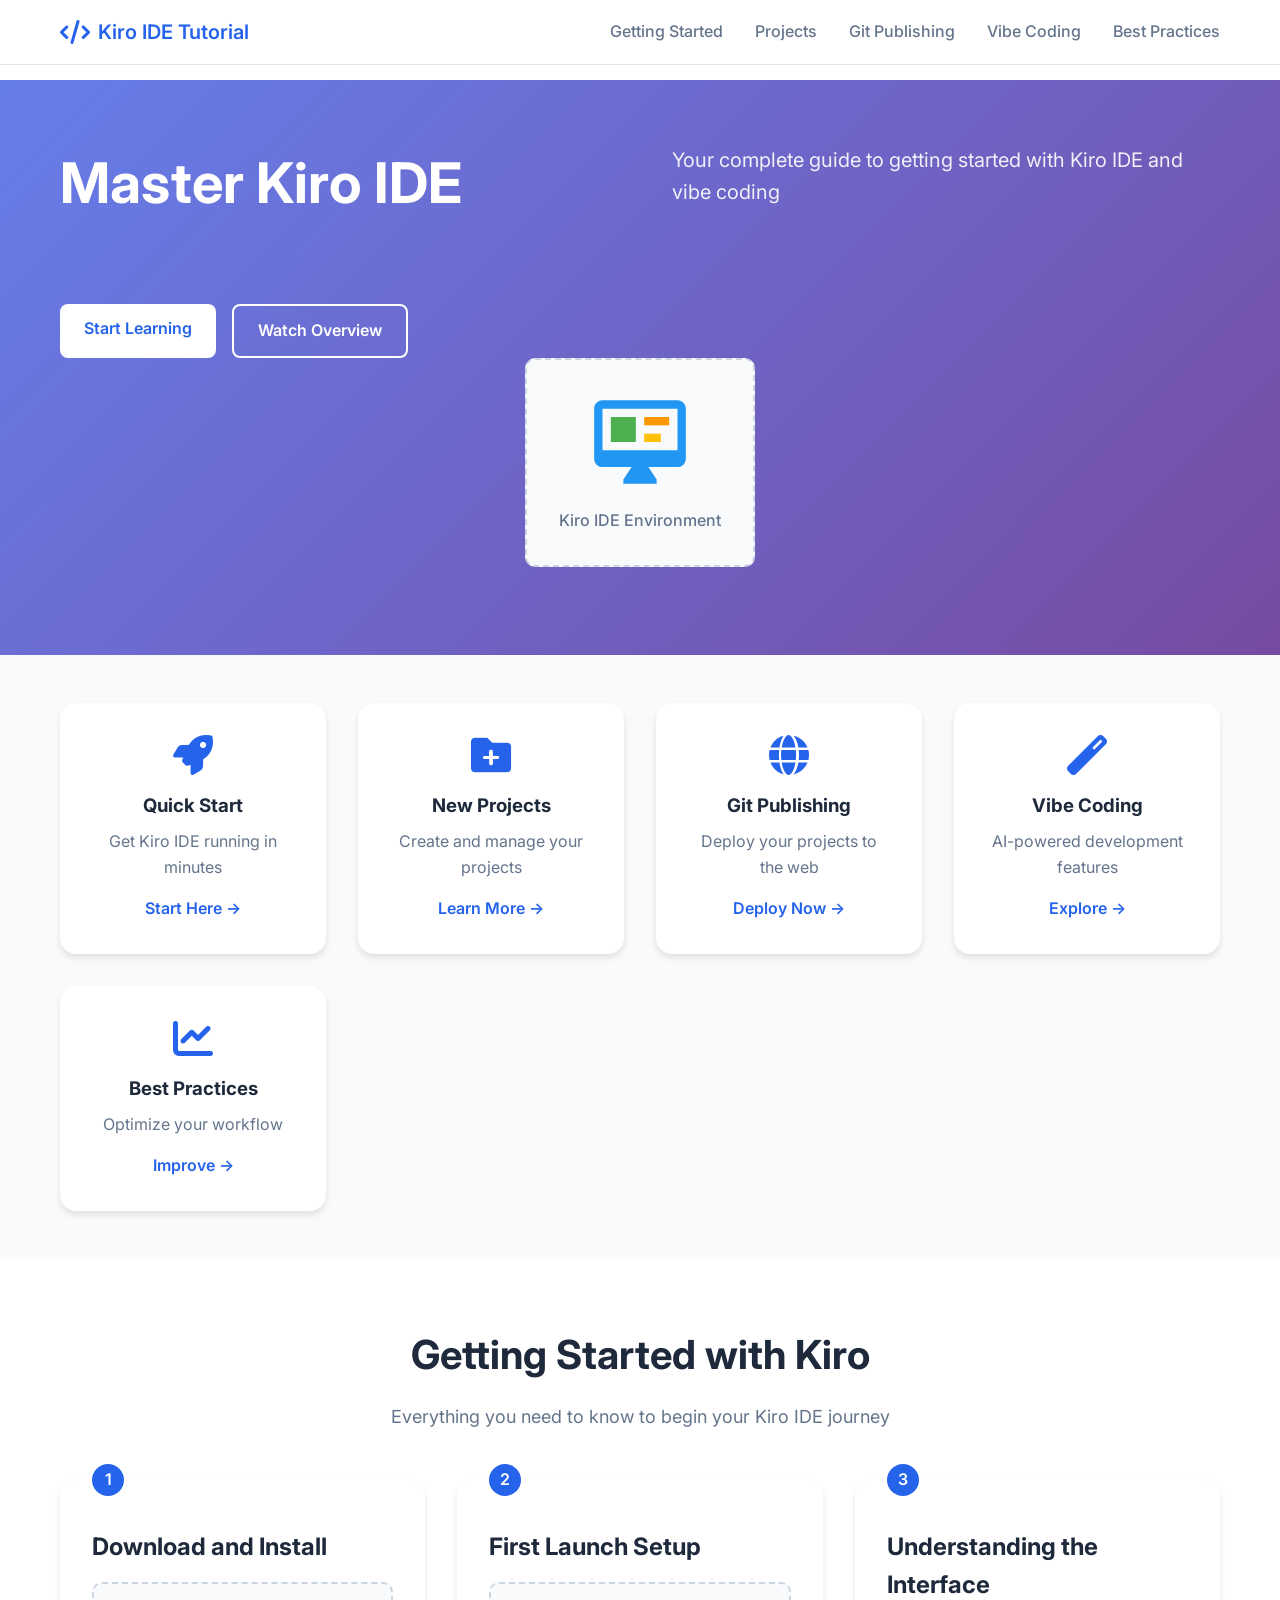
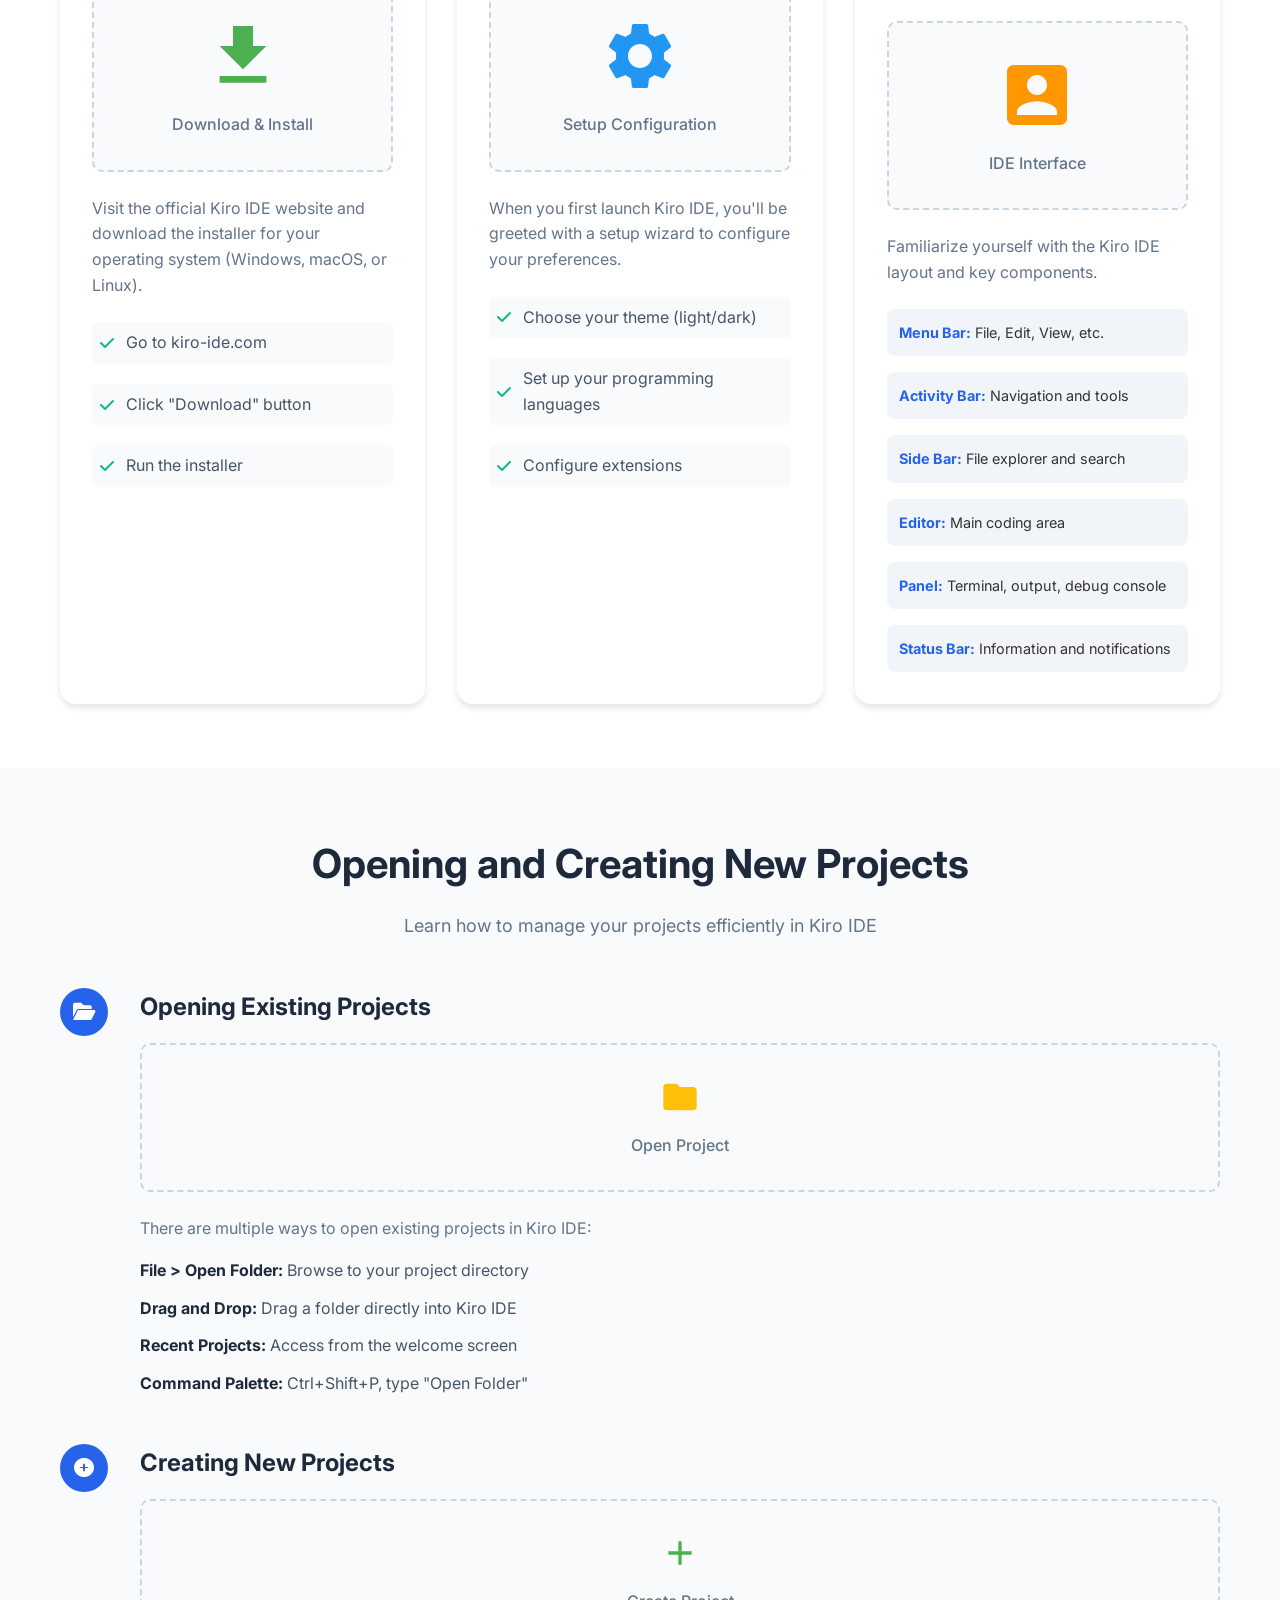
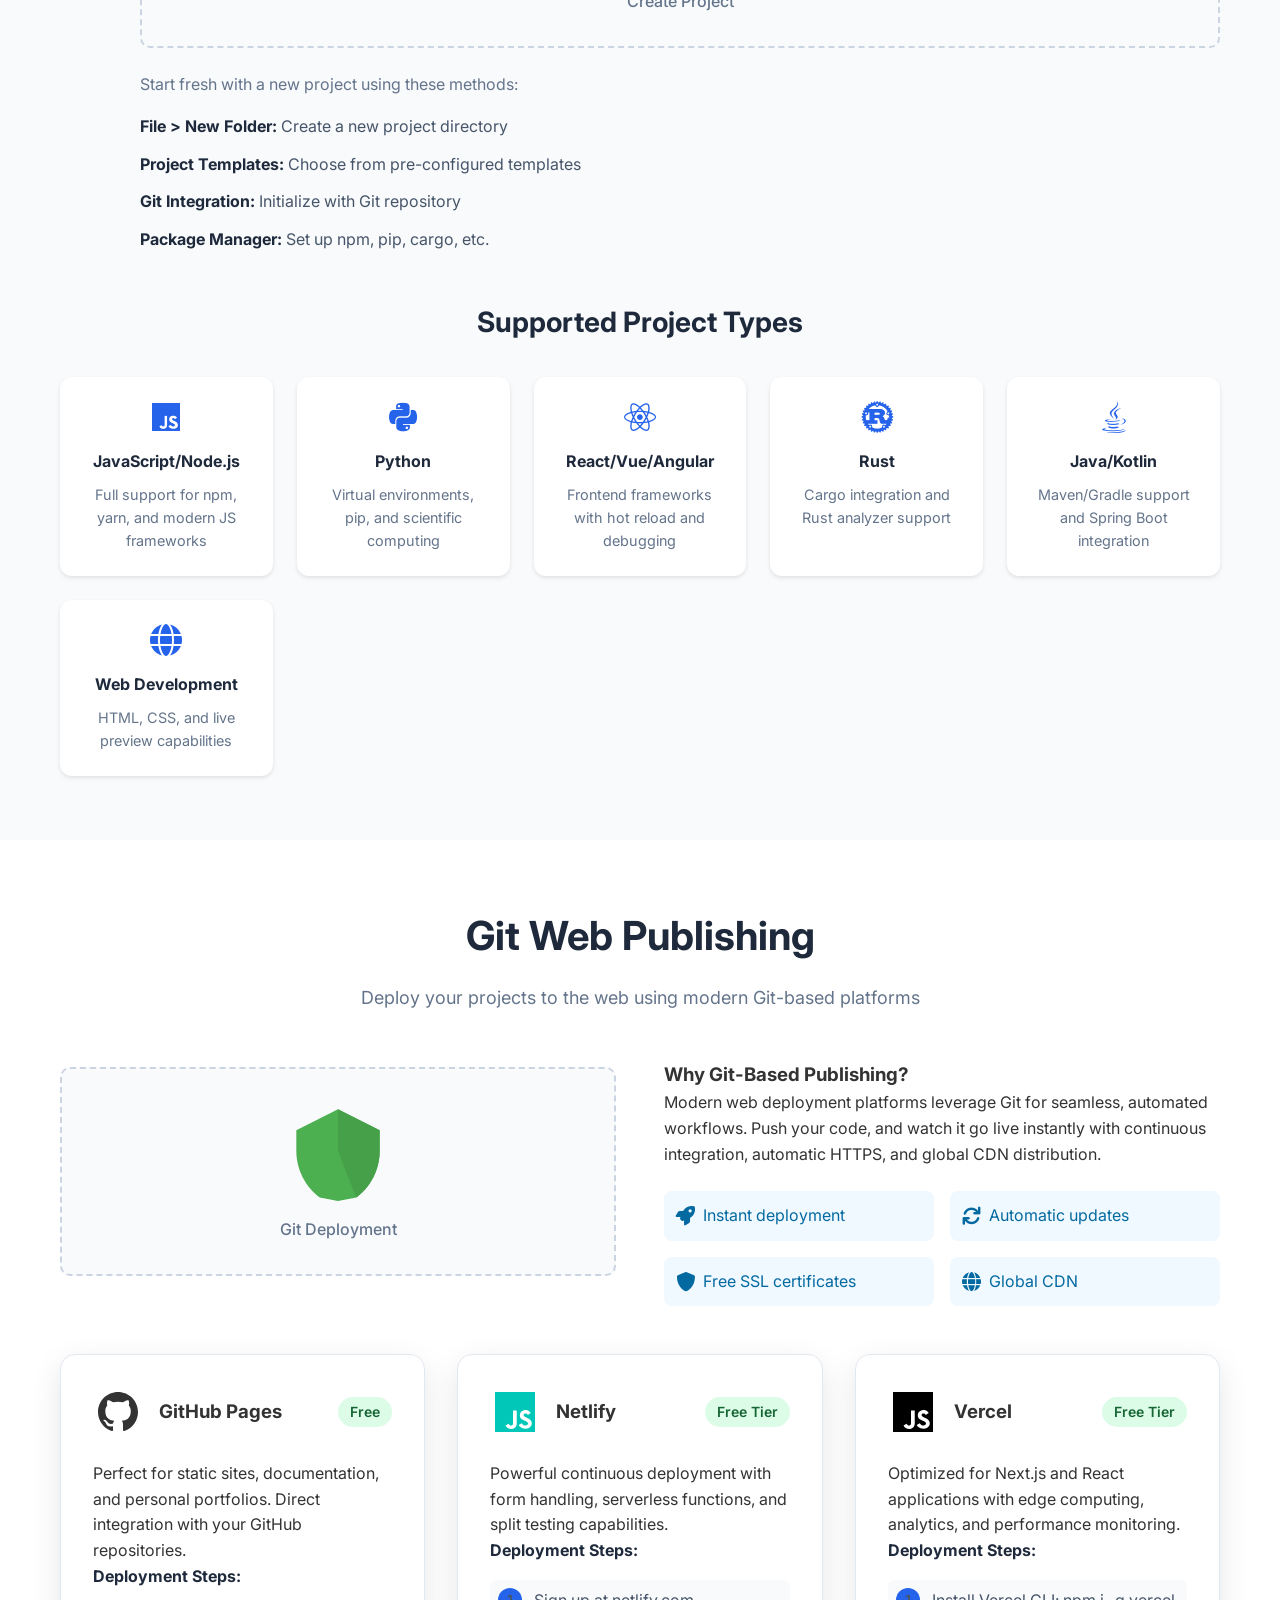
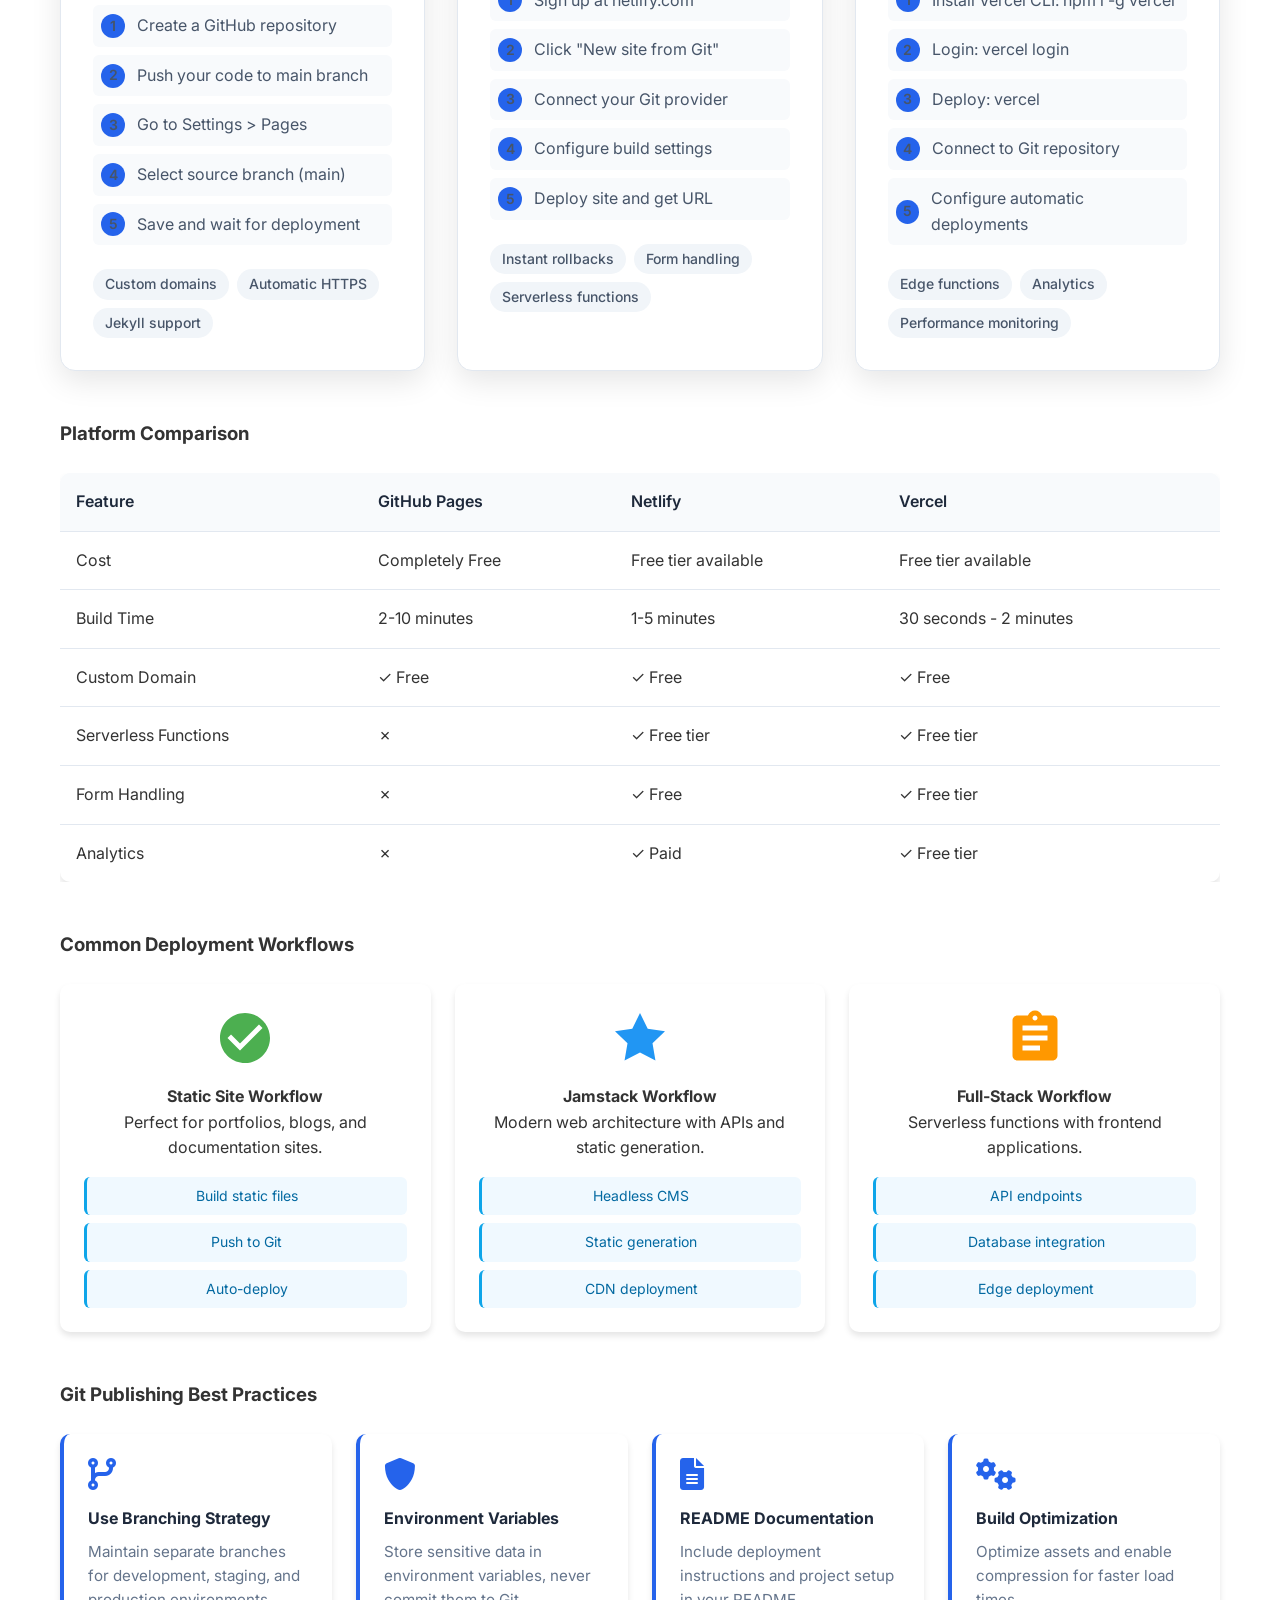
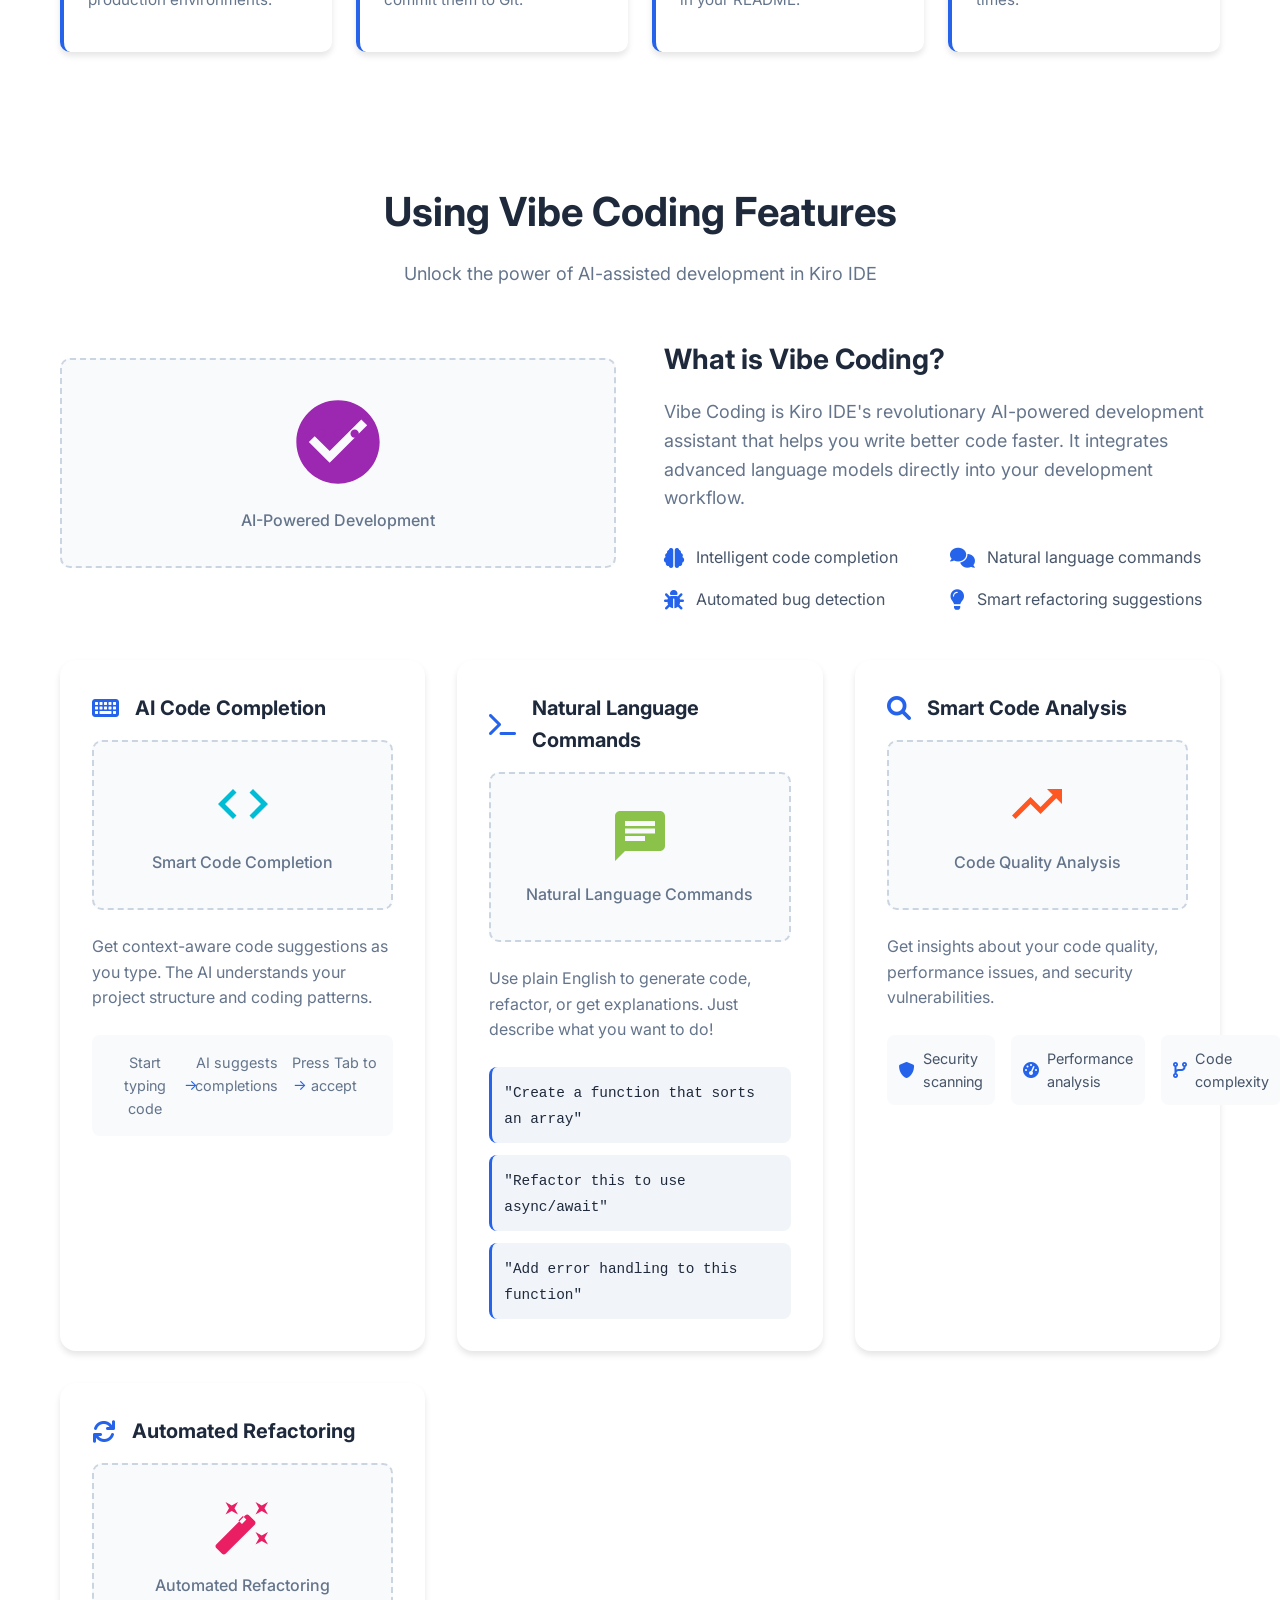
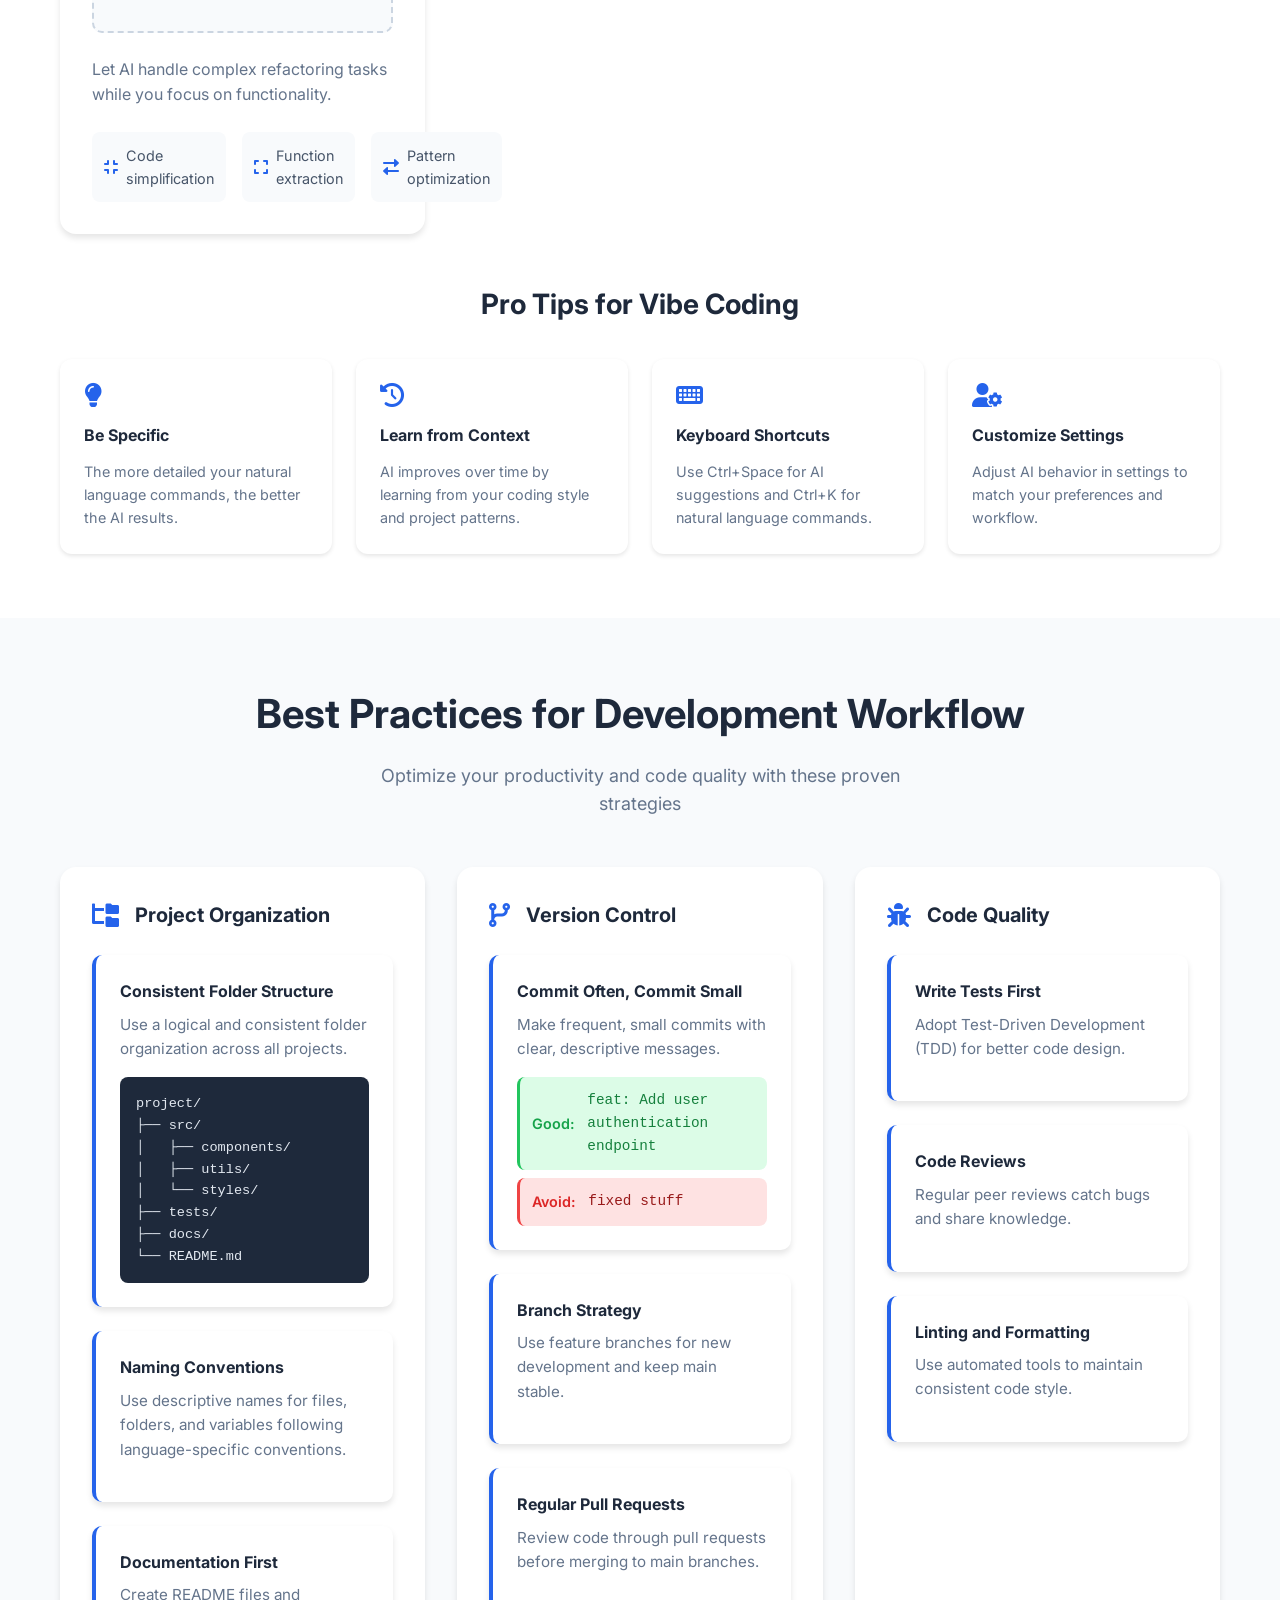
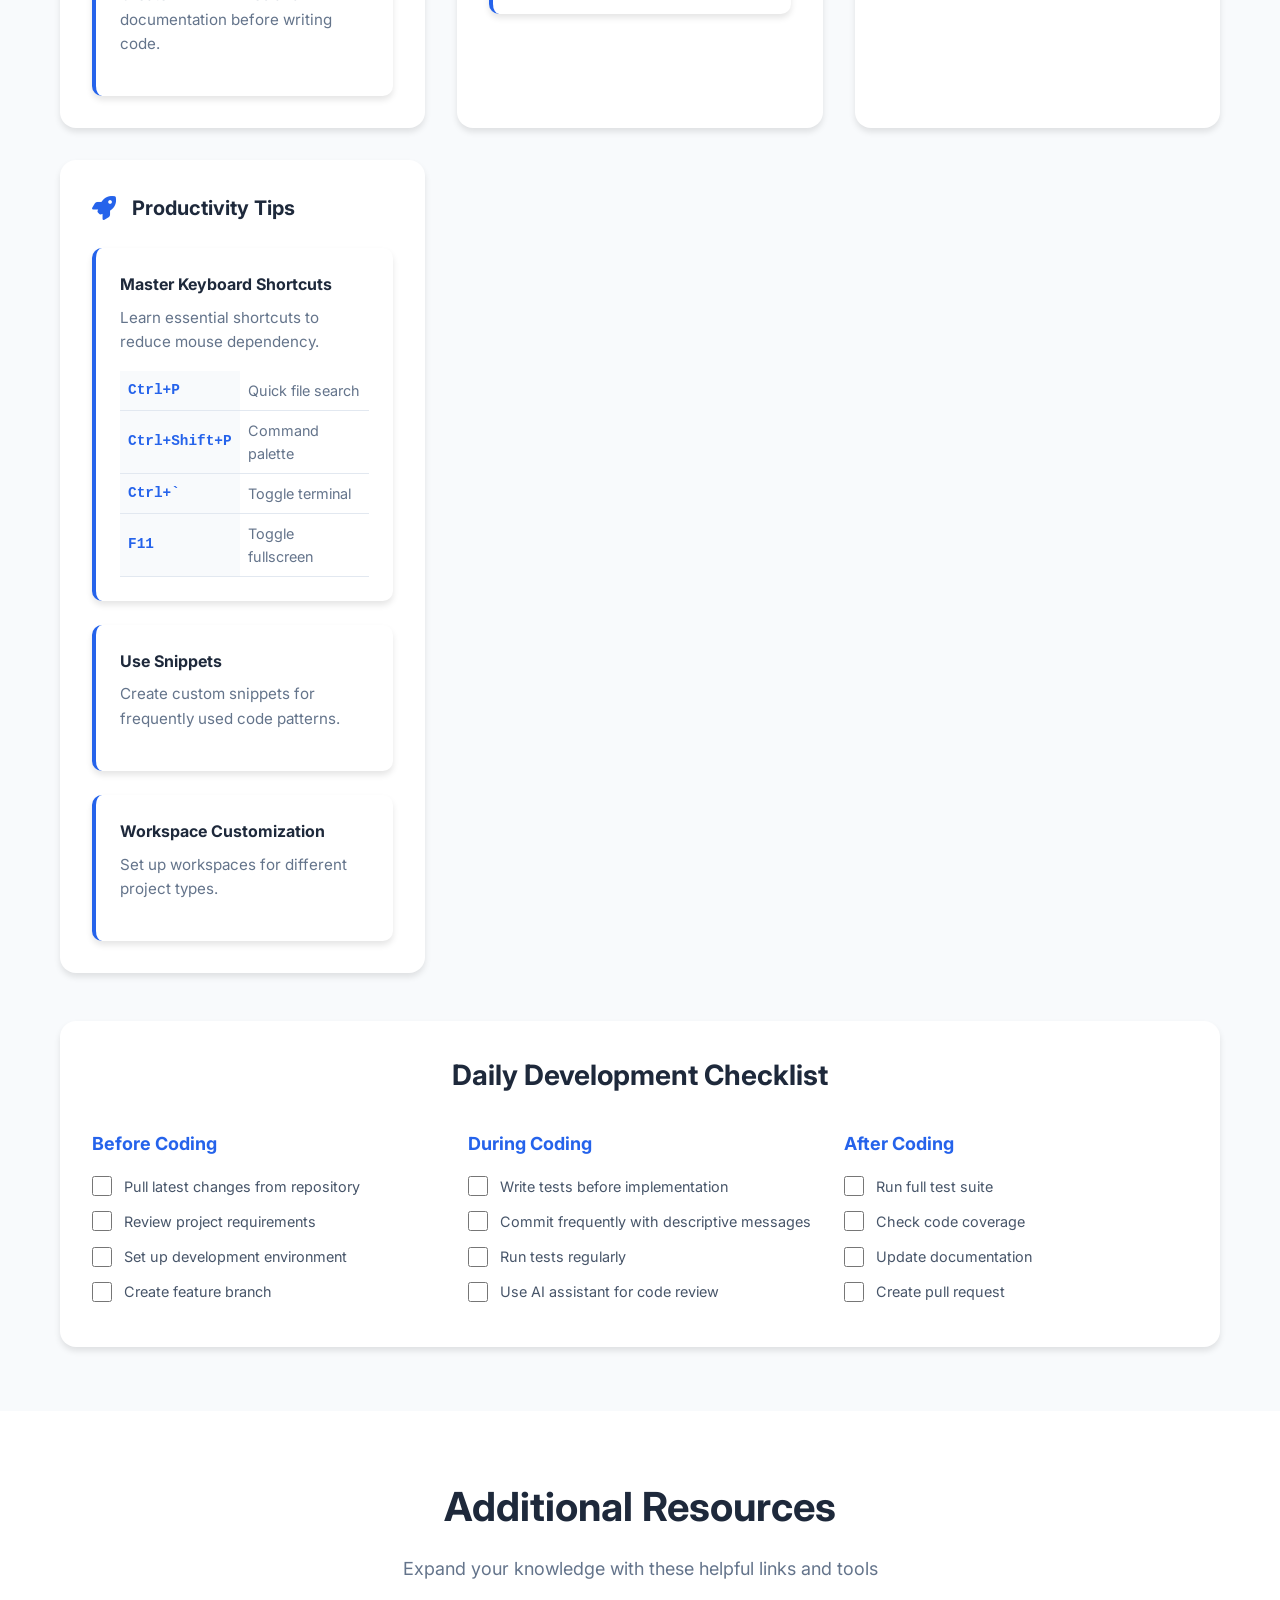
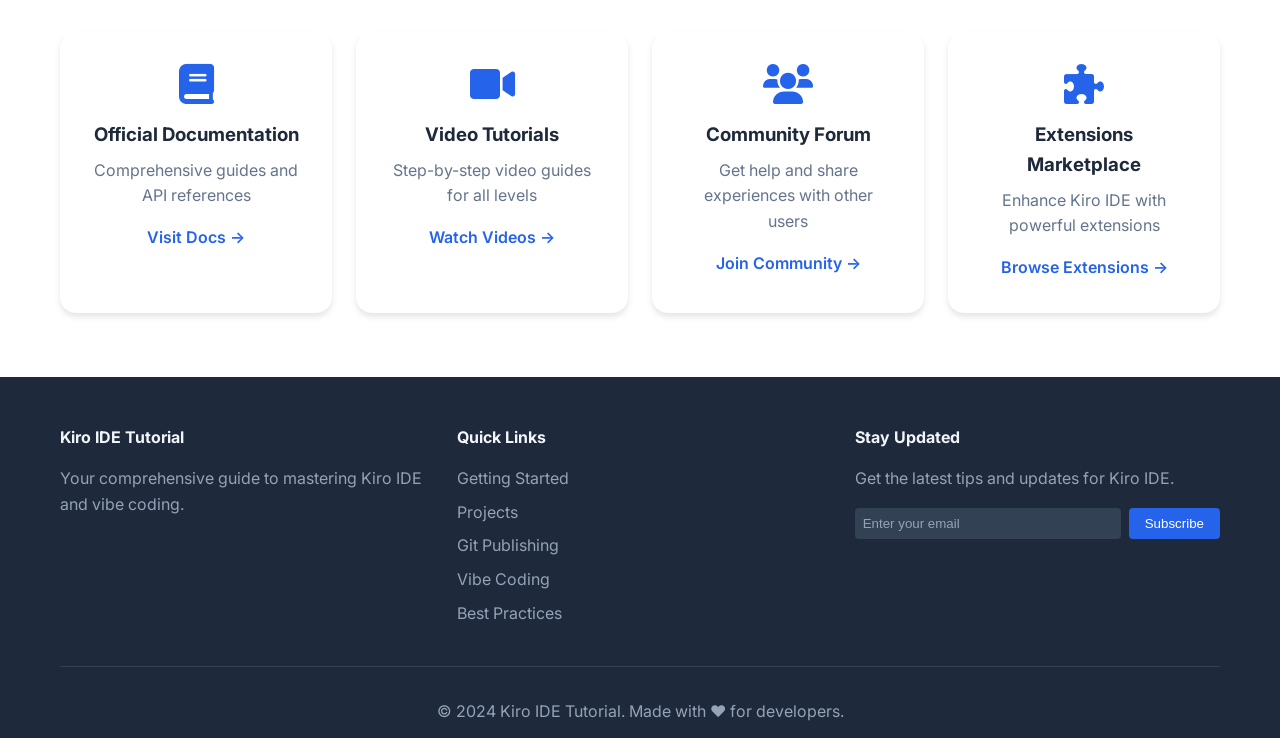
==== index.html @ b3696054 "Initial commit: Kiro IDE Tutorial with Git publishing guide" ====
<!DOCTYPE html>
<html lang="en">
<head>
    <meta charset="UTF-8">
    <meta name="viewport" content="width=device-width, initial-scale=1.0">
    <title>Kiro IDE Tutorial - Complete Beginner's Guide</title>
    <link rel="stylesheet" href="styles.css">
    <link href="https://fonts.googleapis.com/css2?family=Inter:wght@300;400;500;600;700&display=swap" rel="stylesheet">
    <link rel="stylesheet" href="https://cdnjs.cloudflare.com/ajax/libs/font-awesome/6.0.0/css/all.min.css">
</head>
<body>
    <!-- Header -->
    <header class="header">
        <nav class="navbar">
            <div class="nav-container">
                <div class="nav-logo">
                    <i class="fas fa-code"></i>
                    <span>Kiro IDE Tutorial</span>
                </div>
                <ul class="nav-menu">
                    <li><a href="#getting-started">Getting Started</a></li>
                    <li><a href="#projects">Projects</a></li>
                    <li><a href="#git-publishing">Git Publishing</a></li>
                    <li><a href="#vibe-coding">Vibe Coding</a></li>
                    <li><a href="#best-practices">Best Practices</a></li>
                </ul>
                <div class="hamburger">
                    <span></span>
                    <span></span>
                    <span></span>
                </div>
            </div>
        </nav>
    </header>

    <!-- Hero Section -->
    <section class="hero">
        <div class="hero-content">
            <h1>Master Kiro IDE</h1>
            <p class="hero-subtitle">Your complete guide to getting started with Kiro IDE and vibe coding</p>
            <div class="hero-buttons">
                <a href="#getting-started" class="btn btn-primary">Start Learning</a>
                <a href="#overview" class="btn btn-secondary">Watch Overview</a>
            </div>
        </div>
        <div class="hero-image">
            <div class="svg-icon large">
                <svg viewBox="0 0 24 24" fill="#2196F3" xmlns="http://www.w3.org/2000/svg">
                    <path d="M21 2H3c-1.1 0-2 .9-2 2v12c0 1.1.9 2 2 2h7l-2 3v1h8v-1l-2-3h7c1.1 0 2-.9 2-2V4c0-1.1-.9-2-2-2zm0 12H3V4h18v10z"/>
                    <rect x="5" y="6" width="6" height="6" fill="#4CAF50"/>
                    <rect x="13" y="6" width="6" height="2" fill="#FF9800"/>
                    <rect x="13" y="10" width="4" height="2" fill="#FFC107"/>
                </svg>
                <p>Kiro IDE Environment</p>
            </div>
        </div>
    </section>

    <!-- Quick Navigation -->
    <section class="quick-nav">
        <div class="container">
            <div class="nav-cards">
                <div class="nav-card">
                    <i class="fas fa-rocket"></i>
                    <h3>Quick Start</h3>
                    <p>Get Kiro IDE running in minutes</p>
                    <a href="#getting-started" class="nav-link">Start Here →</a>
                </div>
                <div class="nav-card">
                    <i class="fas fa-folder-plus"></i>
                    <h3>New Projects</h3>
                    <p>Create and manage your projects</p>
                    <a href="#projects" class="nav-link">Learn More →</a>
                </div>
                <div class="nav-card">
                    <i class="fas fa-globe"></i>
                    <h3>Git Publishing</h3>
                    <p>Deploy your projects to the web</p>
                    <a href="#git-publishing" class="nav-link">Deploy Now →</a>
                </div>
                <div class="nav-card">
                    <i class="fas fa-magic"></i>
                    <h3>Vibe Coding</h3>
                    <p>AI-powered development features</p>
                    <a href="#vibe-coding" class="nav-link">Explore →</a>
                </div>
                <div class="nav-card">
                    <i class="fas fa-chart-line"></i>
                    <h3>Best Practices</h3>
                    <p>Optimize your workflow</p>
                    <a href="#best-practices" class="nav-link">Improve →</a>
                </div>
            </div>
        </div>
    </section>

    <!-- Getting Started Section -->
    <section id="getting-started" class="section">
        <div class="container">
            <div class="section-header">
                <h2>Getting Started with Kiro</h2>
                <p>Everything you need to know to begin your Kiro IDE journey</p>
            </div>

            <div class="tutorial-grid">
                <div class="tutorial-card">
                    <div class="card-number">1</div>
                    <h3>Download and Install</h3>
                    <div class="svg-icon">
                        <svg viewBox="0 0 24 24" fill="#4CAF50" xmlns="http://www.w3.org/2000/svg">
                            <path d="M19 9h-4V3H9v6H5l7 7 7-7zM5 18v2h14v-2H5z"/>
                        </svg>
                        <p>Download & Install</p>
                    </div>
                    <p>Visit the official Kiro IDE website and download the installer for your operating system (Windows, macOS, or Linux).</p>
                    <div class="step-list">
                        <div class="step-item">
                            <i class="fas fa-check"></i>
                            <span>Go to kiro-ide.com</span>
                        </div>
                        <div class="step-item">
                            <i class="fas fa-check"></i>
                            <span>Click "Download" button</span>
                        </div>
                        <div class="step-item">
                            <i class="fas fa-check"></i>
                            <span>Run the installer</span>
                        </div>
                    </div>
                </div>

                <div class="tutorial-card">
                    <div class="card-number">2</div>
                    <h3>First Launch Setup</h3>
                    <div class="svg-icon">
                        <svg viewBox="0 0 24 24" fill="#2196F3" xmlns="http://www.w3.org/2000/svg">
                            <path d="M19.14,12.94c0.04-0.3,0.06-0.61,0.06-0.94c0-0.32-0.02-0.64-0.07-0.94l2.03-1.58c0.18-0.14,0.23-0.41,0.12-0.61 l-1.92-3.32c-0.12-0.22-0.37-0.29-0.59-0.22l-2.39,0.96c-0.5-0.38-1.03-0.7-1.62-0.94L14.4,2.81c-0.04-0.24-0.24-0.41-0.48-0.41 h-3.84c-0.24,0-0.43,0.17-0.47,0.41L9.25,5.35C8.66,5.59,8.12,5.92,7.63,6.29L5.24,5.33c-0.22-0.08-0.47,0-0.59,0.22L2.74,8.87 C2.62,9.08,2.66,9.34,2.86,9.48l2.03,1.58C4.84,11.36,4.8,11.69,4.8,12s0.02,0.64,0.07,0.94l-2.03,1.58 c-0.18,0.14-0.23,0.41-0.12,0.61l1.92,3.32c0.12,0.22,0.37,0.29,0.59,0.22l2.39-0.96c0.5,0.38,1.03,0.7,1.62,0.94l0.36,2.54 c0.05,0.24,0.24,0.41,0.48,0.41h3.84c0.24,0,0.44-0.17,0.47-0.41l0.36-2.54c0.59-0.24,1.13-0.56,1.62-0.94l2.39,0.96 c0.22,0.08,0.47,0,0.59-0.22l1.92-3.32c0.12-0.22,0.07-0.47-0.12-0.61L19.14,12.94z M12,15.6c-1.98,0-3.6-1.62-3.6-3.6 s1.62-3.6,3.6-3.6s3.6,1.62,3.6,3.6S13.98,15.6,12,15.6z"/>
                        </svg>
                        <p>Setup Configuration</p>
                    </div>
                    <p>When you first launch Kiro IDE, you'll be greeted with a setup wizard to configure your preferences.</p>
                    <div class="step-list">
                        <div class="step-item">
                            <i class="fas fa-check"></i>
                            <span>Choose your theme (light/dark)</span>
                        </div>
                        <div class="step-item">
                            <i class="fas fa-check"></i>
                            <span>Set up your programming languages</span>
                        </div>
                        <div class="step-item">
                            <i class="fas fa-check"></i>
                            <span>Configure extensions</span>
                        </div>
                    </div>
                </div>

                <div class="tutorial-card">
                    <div class="card-number">3</div>
                    <h3>Understanding the Interface</h3>
                    <div class="svg-icon">
                        <svg viewBox="0 0 24 24" fill="#FF9800" xmlns="http://www.w3.org/2000/svg">
                            <path d="M3 5v14c0 1.1.89 2 2 2h14c1.1 0 2-.9 2-2V5c0-1.1-.9-2-2-2H5c-1.11 0-2 .9-2 2zm12 4c0 1.66-1.34 3-3 3s-3-1.34-3-3 1.34-3 3-3 3 1.34 3 3zm-9 8c0-2 4-3.1 6-3.1s6 1.1 6 3.1v1H6v-1z"/>
                        </svg>
                        <p>IDE Interface</p>
                    </div>
                    <p>Familiarize yourself with the Kiro IDE layout and key components.</p>
                    <div class="interface-parts">
                        <div class="part-item">
                            <strong>Menu Bar:</strong> File, Edit, View, etc.
                        </div>
                        <div class="part-item">
                            <strong>Activity Bar:</strong> Navigation and tools
                        </div>
                        <div class="part-item">
                            <strong>Side Bar:</strong> File explorer and search
                        </div>
                        <div class="part-item">
                            <strong>Editor:</strong> Main coding area
                        </div>
                        <div class="part-item">
                            <strong>Panel:</strong> Terminal, output, debug console
                        </div>
                        <div class="part-item">
                            <strong>Status Bar:</strong> Information and notifications
                        </div>
                    </div>
                </div>
            </div>
        </div>
    </section>

    <!-- Projects Section -->
    <section id="projects" class="section section-alt">
        <div class="container">
            <div class="section-header">
                <h2>Opening and Creating New Projects</h2>
                <p>Learn how to manage your projects efficiently in Kiro IDE</p>
            </div>

            <div class="project-workflow">
                <div class="workflow-step">
                    <div class="step-icon">
                        <i class="fas fa-folder-open"></i>
                    </div>
                    <div class="step-content">
                        <h3>Opening Existing Projects</h3>
                        <div class="svg-icon small">
                            <svg viewBox="0 0 24 24" fill="#FFC107" xmlns="http://www.w3.org/2000/svg">
                                <path d="M10 4H4c-1.11 0-2 .89-2 2v12c0 1.11.89 2 2 2h16c1.11 0 2-.89 2-2V8c0-1.11-.89-2-2-2h-8l-2-2z"/>
                            </svg>
                            <p>Open Project</p>
                        </div>
                        <p>There are multiple ways to open existing projects in Kiro IDE:</p>
                        <ul class="feature-list">
                            <li><strong>File > Open Folder:</strong> Browse to your project directory</li>
                            <li><strong>Drag and Drop:</strong> Drag a folder directly into Kiro IDE</li>
                            <li><strong>Recent Projects:</strong> Access from the welcome screen</li>
                            <li><strong>Command Palette:</strong> Ctrl+Shift+P, type "Open Folder"</li>
                        </ul>
                    </div>
                </div>

                <div class="workflow-step">
                    <div class="step-icon">
                        <i class="fas fa-plus-circle"></i>
                    </div>
                    <div class="step-content">
                        <h3>Creating New Projects</h3>
                        <div class="svg-icon small">
                            <svg viewBox="0 0 24 24" fill="#4CAF50" xmlns="http://www.w3.org/2000/svg">
                                <path d="M19 13h-6v6h-2v-6H5v-2h6V5h2v6h6v2z"/>
                            </svg>
                            <p>Create Project</p>
                        </div>
                        <p>Start fresh with a new project using these methods:</p>
                        <ul class="feature-list">
                            <li><strong>File > New Folder:</strong> Create a new project directory</li>
                            <li><strong>Project Templates:</strong> Choose from pre-configured templates</li>
                            <li><strong>Git Integration:</strong> Initialize with Git repository</li>
                            <li><strong>Package Manager:</strong> Set up npm, pip, cargo, etc.</li>
                        </ul>
                    </div>
                </div>

                
            </div>

            <div class="project-types">
                <h3>Supported Project Types</h3>
                <div class="type-grid">
                    <div class="type-card">
                        <i class="fab fa-js"></i>
                        <h4>JavaScript/Node.js</h4>
                        <p>Full support for npm, yarn, and modern JS frameworks</p>
                    </div>
                    <div class="type-card">
                        <i class="fab fa-python"></i>
                        <h4>Python</h4>
                        <p>Virtual environments, pip, and scientific computing</p>
                    </div>
                    <div class="type-card">
                        <i class="fab fa-react"></i>
                        <h4>React/Vue/Angular</h4>
                        <p>Frontend frameworks with hot reload and debugging</p>
                    </div>
                    <div class="type-card">
                        <i class="fab fa-rust"></i>
                        <h4>Rust</h4>
                        <p>Cargo integration and Rust analyzer support</p>
                    </div>
                    <div class="type-card">
                        <i class="fab fa-java"></i>
                        <h4>Java/Kotlin</h4>
                        <p>Maven/Gradle support and Spring Boot integration</p>
                    </div>
                    <div class="type-card">
                        <i class="fas fa-globe"></i>
                        <h4>Web Development</h4>
                        <p>HTML, CSS, and live preview capabilities</p>
                    </div>
                </div>
            </div>
        </div>
    </section>

    <!-- Git Publishing Section -->
    <section id="git-publishing" class="section">
        <div class="container">
            <div class="section-header">
                <h2>Git Web Publishing</h2>
                <p>Deploy your projects to the web using modern Git-based platforms</p>
            </div>

            <div class="publishing-intro">
                <div class="intro-illustration">
                    <div class="svg-icon large">
                        <svg viewBox="0 0 24 24" fill="none" xmlns="http://www.w3.org/2000/svg">
                            <path d="M12 2L2 7V12C2 16.5 4.23 20.68 7.62 23.15L12 24L16.38 23.15C19.77 20.68 22 16.5 22 12V7L12 2Z" fill="#4CAF50"/>
                            <path d="M12 2V12L16.38 23.15C19.77 20.68 22 16.5 22 12V7L12 2Z" fill="#45A049"/>
                        </svg>
                        <p>Git Deployment</p>
                    </div>
                </div>
                <div class="intro-description">
                    <h3>Why Git-Based Publishing?</h3>
                    <p>Modern web deployment platforms leverage Git for seamless, automated workflows. Push your code, and watch it go live instantly with continuous integration, automatic HTTPS, and global CDN distribution.</p>
                    <div class="publishing-benefits">
                        <div class="benefit-item">
                            <i class="fas fa-rocket"></i>
                            <span>Instant deployment</span>
                        </div>
                        <div class="benefit-item">
                            <i class="fas fa-sync"></i>
                            <span>Automatic updates</span>
                        </div>
                        <div class="benefit-item">
                            <i class="fas fa-shield-alt"></i>
                            <span>Free SSL certificates</span>
                        </div>
                        <div class="benefit-item">
                            <i class="fas fa-globe"></i>
                            <span>Global CDN</span>
                        </div>
                    </div>
                </div>
            </div>

            <div class="platforms-grid">
                <!-- GitHub Pages -->
                <div class="platform-card">
                    <div class="platform-header">
                        <div class="platform-icon">
                            <svg viewBox="0 0 24 24" fill="currentColor" xmlns="http://www.w3.org/2000/svg">
                                <path d="M12 0C5.37 0 0 5.37 0 12c0 5.31 3.435 9.795 8.205 11.385.6.105.825-.255.825-.57 0-.285-.015-1.23-.015-2.235-3.015.555-3.795-.735-4.035-1.41-.135-.345-.72-1.41-1.23-1.695-.42-.225-1.02-.78-.015-.795.945-.015 1.62.87 1.845 1.23 1.08 1.815 2.805 1.305 3.495.99.105-.78.42-1.305.765-1.605-2.67-.3-5.46-1.335-5.46-5.925 0-1.305.465-2.385 1.23-3.225-.12-.3-.54-1.53.12-3.18 0 0 1.005-.315 3.3 1.23.96-.27 1.98-.405 3-.405s2.04.135 3 .405c2.295-1.56 3.3-1.23 3.3-1.23.66 1.65.24 2.88.12 3.18.765.84 1.23 1.905 1.23 3.225 0 4.605-2.805 5.625-5.475 5.925.435.375.81 1.095.81 2.22 0 1.605-.015 2.895-.015 3.3 0 .315.225.69.825.57A12.02 12.02 0 0024 12c0-6.63-5.37-12-12-12z"/>
                            </svg>
                        </div>
                        <h3>GitHub Pages</h3>
                        <span class="platform-badge free">Free</span>
                    </div>
                    <div class="platform-content">
                        <p>Perfect for static sites, documentation, and personal portfolios. Direct integration with your GitHub repositories.</p>
                        <div class="deployment-steps">
                            <h4>Deployment Steps:</h4>
                            <div class="step-item">
                                <span class="step-number">1</span>
                                <span>Create a GitHub repository</span>
                            </div>
                            <div class="step-item">
                                <span class="step-number">2</span>
                                <span>Push your code to main branch</span>
                            </div>
                            <div class="step-item">
                                <span class="step-number">3</span>
                                <span>Go to Settings > Pages</span>
                            </div>
                            <div class="step-item">
                                <span class="step-number">4</span>
                                <span>Select source branch (main)</span>
                            </div>
                            <div class="step-item">
                                <span class="step-number">5</span>
                                <span>Save and wait for deployment</span>
                            </div>
                        </div>
                        <div class="platform-features">
                            <div class="feature-tag">Custom domains</div>
                            <div class="feature-tag">Automatic HTTPS</div>
                            <div class="feature-tag">Jekyll support</div>
                        </div>
                    </div>
                </div>

                <!-- Netlify -->
                <div class="platform-card">
                    <div class="platform-header">
                        <div class="platform-icon">
                            <svg viewBox="0 0 24 24" fill="#00C7B7" xmlns="http://www.w3.org/2000/svg">
                                <path d="M0 0h24v24H0V0zm22.034 18.276c-.175-1.095-.888-2.015-3.003-2.873-.736-.345-1.554-.585-1.797-1.14-.091-.33-.105-.51-.046-.705.15-.646.915-.84 1.515-.66.39.12.75.42.976.9 1.034-.676 1.034-.676 1.755-1.125-.27-.42-.404-.601-.586-.78-.63-.705-1.469-1.065-2.834-1.034l-.705.089c-.676.165-1.32.525-1.71 1.005-1.14 1.291-.811 3.541.569 4.471 1.365 1.02 3.361 1.244 3.616 2.205.24 1.17-.87 1.545-1.966 1.41-.811-.18-1.26-.586-1.755-1.336l-1.83 1.051c.21.48.45.689.81 1.109 1.74 1.756 6.09 1.666 6.871-1.004.029-.09.24-.705.074-1.65l.046.067zm-8.983-7.245h-2.248c0 1.938-.009 3.864-.009 5.805 0 1.232.063 2.363-.138 2.711-.33.689-1.18.601-1.566.48-.396-.196-.597-.466-.83-.855-.063-.105-.11-.196-.127-.196l-1.825 1.125c.305.63.75 1.172 1.324 1.517.855.51 2.004.675 3.207.405.783-.226 1.458-.691 1.811-1.411.51-.93.402-2.07.397-3.346.012-2.054 0-4.109 0-6.179l.004-.056z"/>
                            </svg>
                        </div>
                        <h3>Netlify</h3>
                        <span class="platform-badge free">Free Tier</span>
                    </div>
                    <div class="platform-content">
                        <p>Powerful continuous deployment with form handling, serverless functions, and split testing capabilities.</p>
                        <div class="deployment-steps">
                            <h4>Deployment Steps:</h4>
                            <div class="step-item">
                                <span class="step-number">1</span>
                                <span>Sign up at netlify.com</span>
                            </div>
                            <div class="step-item">
                                <span class="step-number">2</span>
                                <span>Click "New site from Git"</span>
                            </div>
                            <div class="step-item">
                                <span class="step-number">3</span>
                                <span>Connect your Git provider</span>
                            </div>
                            <div class="step-item">
                                <span class="step-number">4</span>
                                <span>Configure build settings</span>
                            </div>
                            <div class="step-item">
                                <span class="step-number">5</span>
                                <span>Deploy site and get URL</span>
                            </div>
                        </div>
                        <div class="platform-features">
                            <div class="feature-tag">Instant rollbacks</div>
                            <div class="feature-tag">Form handling</div>
                            <div class="feature-tag">Serverless functions</div>
                        </div>
                    </div>
                </div>

                <!-- Vercel -->
                <div class="platform-card">
                    <div class="platform-header">
                        <div class="platform-icon">
                            <svg viewBox="0 0 24 24" fill="currentColor" xmlns="http://www.w3.org/2000/svg">
                                <path d="M0 0h24v24H0V0zm22.034 18.276c-.175-1.095-.888-2.015-3.003-2.873-.736-.345-1.554-.585-1.797-1.14-.091-.33-.105-.51-.046-.705.15-.646.915-.84 1.515-.66.39.12.75.42.976.9 1.034-.676 1.034-.676 1.755-1.125-.27-.42-.404-.601-.586-.78-.63-.705-1.469-1.065-2.834-1.034l-.705.089c-.676.165-1.32.525-1.71 1.005-1.14 1.291-.811 3.541.569 4.471 1.365 1.02 3.361 1.244 3.616 2.205.24 1.17-.87 1.545-1.966 1.41-.811-.18-1.26-.586-1.755-1.336l-1.83 1.051c.21.48.45.689.81 1.109 1.74 1.756 6.09 1.666 6.871-1.004.029-.09.24-.705.074-1.65l.046.067zm-8.983-7.245h-2.248c0 1.938-.009 3.864-.009 5.805 0 1.232.063 2.363-.138 2.711-.33.689-1.18.601-1.566.48-.396-.196-.597-.466-.83-.855-.063-.105-.11-.196-.127-.196l-1.825 1.125c.305.63.75 1.172 1.324 1.517.855.51 2.004.675 3.207.405.783-.226 1.458-.691 1.811-1.411.51-.93.402-2.07.397-3.346.012-2.054 0-4.109 0-6.179l.004-.056z" fill="#000"/>
                            </svg>
                        </div>
                        <h3>Vercel</h3>
                        <span class="platform-badge free">Free Tier</span>
                    </div>
                    <div class="platform-content">
                        <p>Optimized for Next.js and React applications with edge computing, analytics, and performance monitoring.</p>
                        <div class="deployment-steps">
                            <h4>Deployment Steps:</h4>
                            <div class="step-item">
                                <span class="step-number">1</span>
                                <span>Install Vercel CLI: npm i -g vercel</span>
                            </div>
                            <div class="step-item">
                                <span class="step-number">2</span>
                                <span>Login: vercel login</span>
                            </div>
                            <div class="step-item">
                                <span class="step-number">3</span>
                                <span>Deploy: vercel</span>
                            </div>
                            <div class="step-item">
                                <span class="step-number">4</span>
                                <span>Connect to Git repository</span>
                            </div>
                            <div class="step-item">
                                <span class="step-number">5</span>
                                <span>Configure automatic deployments</span>
                            </div>
                        </div>
                        <div class="platform-features">
                            <div class="feature-tag">Edge functions</div>
                            <div class="feature-tag">Analytics</div>
                            <div class="feature-tag">Performance monitoring</div>
                        </div>
                    </div>
                </div>
            </div>

            <div class="workflow-comparison">
                <h3>Platform Comparison</h3>
                <div class="comparison-table">
                    <table>
                        <thead>
                            <tr>
                                <th>Feature</th>
                                <th>GitHub Pages</th>
                                <th>Netlify</th>
                                <th>Vercel</th>
                            </tr>
                        </thead>
                        <tbody>
                            <tr>
                                <td>Cost</td>
                                <td>Completely Free</td>
                                <td>Free tier available</td>
                                <td>Free tier available</td>
                            </tr>
                            <tr>
                                <td>Build Time</td>
                                <td>2-10 minutes</td>
                                <td>1-5 minutes</td>
                                <td>30 seconds - 2 minutes</td>
                            </tr>
                            <tr>
                                <td>Custom Domain</td>
                                <td>✓ Free</td>
                                <td>✓ Free</td>
                                <td>✓ Free</td>
                            </tr>
                            <tr>
                                <td>Serverless Functions</td>
                                <td>✗</td>
                                <td>✓ Free tier</td>
                                <td>✓ Free tier</td>
                            </tr>
                            <tr>
                                <td>Form Handling</td>
                                <td>✗</td>
                                <td>✓ Free</td>
                                <td>✓ Free tier</td>
                            </tr>
                            <tr>
                                <td>Analytics</td>
                                <td>✗</td>
                                <td>✓ Paid</td>
                                <td>✓ Free tier</td>
                            </tr>
                        </tbody>
                    </table>
                </div>
            </div>

            <div class="deployment-workflows">
                <h3>Common Deployment Workflows</h3>
                <div class="workflow-grid">
                    <div class="workflow-card">
                        <div class="workflow-icon">
                            <svg viewBox="0 0 24 24" fill="#4CAF50" xmlns="http://www.w3.org/2000/svg">
                                <path d="M12 2C6.48 2 2 6.48 2 12s4.48 10 10 10 10-4.48 10-10S17.52 2 12 2zm-2 15l-5-5 1.41-1.41L10 14.17l7.59-7.59L19 8l-9 9z"/>
                            </svg>
                        </div>
                        <h4>Static Site Workflow</h4>
                        <p>Perfect for portfolios, blogs, and documentation sites.</p>
                        <div class="workflow-steps">
                            <div class="mini-step">Build static files</div>
                            <div class="mini-step">Push to Git</div>
                            <div class="mini-step">Auto-deploy</div>
                        </div>
                    </div>

                    <div class="workflow-card">
                        <div class="workflow-icon">
                            <svg viewBox="0 0 24 24" fill="#2196F3" xmlns="http://www.w3.org/2000/svg">
                                <path d="M12 2l3.09 6.26L22 9.27l-5 4.87 1.18 6.88L12 17.77l-6.18 3.25L7 14.14 2 9.27l6.91-1.01L12 2z"/>
                            </svg>
                        </div>
                        <h4>Jamstack Workflow</h4>
                        <p>Modern web architecture with APIs and static generation.</p>
                        <div class="workflow-steps">
                            <div class="mini-step">Headless CMS</div>
                            <div class="mini-step">Static generation</div>
                            <div class="mini-step">CDN deployment</div>
                        </div>
                    </div>

                    <div class="workflow-card">
                        <div class="workflow-icon">
                            <svg viewBox="0 0 24 24" fill="#FF9800" xmlns="http://www.w3.org/2000/svg">
                                <path d="M19 3h-4.18C14.4 1.84 13.3 1 12 1c-1.3 0-2.4.84-2.82 2H5c-1.1 0-2 .9-2 2v14c0 1.1.9 2 2 2h14c1.1 0 2-.9 2-2V5c0-1.1-.9-2-2-2zm-7 0c.55 0 1 .45 1 1s-.45 1-1 1-1-.45-1-1 .45-1 1-1zm2 14H7v-2h7v2zm3-4H7v-2h10v2zm0-4H7V7h10v2z"/>
                            </svg>
                        </div>
                        <h4>Full-Stack Workflow</h4>
                        <p>Serverless functions with frontend applications.</p>
                        <div class="workflow-steps">
                            <div class="mini-step">API endpoints</div>
                            <div class="mini-step">Database integration</div>
                            <div class="mini-step">Edge deployment</div>
                        </div>
                    </div>
                </div>
            </div>

            <div class="best-practices">
                <h3>Git Publishing Best Practices</h3>
                <div class="practices-grid">
                    <div class="practice-item">
                        <i class="fas fa-code-branch"></i>
                        <h4>Use Branching Strategy</h4>
                        <p>Maintain separate branches for development, staging, and production environments.</p>
                    </div>
                    <div class="practice-item">
                        <i class="fas fa-shield-alt"></i>
                        <h4>Environment Variables</h4>
                        <p>Store sensitive data in environment variables, never commit them to Git.</p>
                    </div>
                    <div class="practice-item">
                        <i class="fas fa-file-alt"></i>
                        <h4>README Documentation</h4>
                        <p>Include deployment instructions and project setup in your README.</p>
                    </div>
                    <div class="practice-item">
                        <i class="fas fa-cogs"></i>
                        <h4>Build Optimization</h4>
                        <p>Optimize assets and enable compression for faster load times.</p>
                    </div>
                </div>
            </div>
        </div>
    </section>

    <!-- Vibe Coding Section -->
    <section id="vibe-coding" class="section">
        <div class="container">
            <div class="section-header">
                <h2>Using Vibe Coding Features</h2>
                <p>Unlock the power of AI-assisted development in Kiro IDE</p>
            </div>

            <div class="vibe-intro">
                <div class="vibe-illustration">
                    <div class="svg-icon large">
                        <svg viewBox="0 0 24 24" fill="#9C27B0" xmlns="http://www.w3.org/2000/svg">
                            <path d="M12 2C6.48 2 2 6.48 2 12s4.48 10 10 10 10-4.48 10-10S17.52 2 12 2zm-2 15l-5-5 1.41-1.41L10 14.17l7.59-7.59L19 8l-9 9z"/>
                            <circle cx="8" cy="10" r="1"/>
                            <circle cx="12" cy="10" r="1"/>
                            <circle cx="16" cy="10" r="1"/>
                        </svg>
                        <p>AI-Powered Development</p>
                    </div>
                </div>
                <div class="vibe-description">
                    <h3>What is Vibe Coding?</h3>
                    <p>Vibe Coding is Kiro IDE's revolutionary AI-powered development assistant that helps you write better code faster. It integrates advanced language models directly into your development workflow.</p>
                    <div class="vibe-features">
                        <div class="feature-item">
                            <i class="fas fa-brain"></i>
                            <span>Intelligent code completion</span>
                        </div>
                        <div class="feature-item">
                            <i class="fas fa-comments"></i>
                            <span>Natural language commands</span>
                        </div>
                        <div class="feature-item">
                            <i class="fas fa-bug"></i>
                            <span>Automated bug detection</span>
                        </div>
                        <div class="feature-item">
                            <i class="fas fa-lightbulb"></i>
                            <span>Smart refactoring suggestions</span>
                        </div>
                    </div>
                </div>
            </div>

            <div class="vibe-features-grid">
                <div class="vibe-feature-card">
                    <div class="feature-header">
                        <i class="fas fa-keyboard"></i>
                        <h3>AI Code Completion</h3>
                    </div>
                    <div class="svg-icon medium">
                        <svg viewBox="0 0 24 24" fill="#00BCD4" xmlns="http://www.w3.org/2000/svg">
                            <path d="M9.4 16.6L4.8 12l4.6-4.6L8 6l-6 6 6 6 1.4-1.4zm5.2 0l4.6-4.6-4.6-4.6L16 6l6 6-6 6-1.4-1.4z"/>
                        </svg>
                        <p>Smart Code Completion</p>
                    </div>
                    <p>Get context-aware code suggestions as you type. The AI understands your project structure and coding patterns.</p>
                    <div class="feature-steps">
                        <div class="step">Start typing code</div>
                        <div class="step">AI suggests completions</div>
                        <div class="step">Press Tab to accept</div>
                    </div>
                </div>

                <div class="vibe-feature-card">
                    <div class="feature-header">
                        <i class="fas fa-terminal"></i>
                        <h3>Natural Language Commands</h3>
                    </div>
                    <div class="svg-icon medium">
                        <svg viewBox="0 0 24 24" fill="#8BC34A" xmlns="http://www.w3.org/2000/svg">
                            <path d="M20 2H4c-1.1 0-1.99.9-1.99 2L2 22l4-4h14c1.1 0 2-.9 2-2V4c0-1.1-.9-2-2-2zM6 9h12v2H6V9zm8 5H6v-2h8v2zm4-6H6V6h12v2z"/>
                        </svg>
                        <p>Natural Language Commands</p>
                    </div>
                    <p>Use plain English to generate code, refactor, or get explanations. Just describe what you want to do!</p>
                    <div class="command-examples">
                        <div class="command-example">
                            <code>"Create a function that sorts an array"</code>
                        </div>
                        <div class="command-example">
                            <code>"Refactor this to use async/await"</code>
                        </div>
                        <div class="command-example">
                            <code>"Add error handling to this function"</code>
                        </div>
                    </div>
                </div>

                <div class="vibe-feature-card">
                    <div class="feature-header">
                        <i class="fas fa-search"></i>
                        <h3>Smart Code Analysis</h3>
                    </div>
                    <div class="svg-icon medium">
                        <svg viewBox="0 0 24 24" fill="#FF5722" xmlns="http://www.w3.org/2000/svg">
                            <path d="M16 6l2.29 2.29-4.88 4.88-4-4L2 16.59 3.41 18l6-6 4 4 6.3-6.29L22 12V6z"/>
                        </svg>
                        <p>Code Quality Analysis</p>
                    </div>
                    <p>Get insights about your code quality, performance issues, and security vulnerabilities.</p>
                    <div class="analysis-types">
                        <div class="analysis-type">
                            <i class="fas fa-shield-alt"></i>
                            <span>Security scanning</span>
                        </div>
                        <div class="analysis-type">
                            <i class="fas fa-tachometer-alt"></i>
                            <span>Performance analysis</span>
                        </div>
                        <div class="analysis-type">
                            <i class="fas fa-code-branch"></i>
                            <span>Code complexity</span>
                        </div>
                    </div>
                </div>

                <div class="vibe-feature-card">
                    <div class="feature-header">
                        <i class="fas fa-sync"></i>
                        <h3>Automated Refactoring</h3>
                    </div>
                    <div class="svg-icon medium">
                        <svg viewBox="0 0 24 24" fill="#E91E63" xmlns="http://www.w3.org/2000/svg">
                            <path d="M7.5 5.6L10 7 8.6 4.5 10 2 7.5 3.4 5 2l1.4 2.5L5 7zm12 9.8L17 14l1.4 2.5L17 19l2.5-1.4L22 19l-1.4-2.5L22 14zM22 2l-2.5 1.4L17 2l1.4 2.5L17 7l2.5-1.4L22 7l-1.4-2.5zm-7.63 5.29c-.39-.39-1.02-.39-1.41 0L1.29 18.96c-.39.39-.39 1.02 0 1.41l2.34 2.34c.39.39 1.02.39 1.41 0L16.7 11.05c.39-.39.39-1.02 0-1.41l-2.33-2.35zm-1.03 1.74l-1.75 1.75-1.41-1.41 1.75-1.75 1.41 1.41z"/>
                        </svg>
                        <p>Automated Refactoring</p>
                    </div>
                    <p>Let AI handle complex refactoring tasks while you focus on functionality.</p>
                    <div class="refactor-options">
                        <div class="refactor-option">
                            <i class="fas fa-compress"></i>
                            <span>Code simplification</span>
                        </div>
                        <div class="refactor-option">
                            <i class="fas fa-expand"></i>
                            <span>Function extraction</span>
                        </div>
                        <div class="refactor-option">
                            <i class="fas fa-exchange-alt"></i>
                            <span>Pattern optimization</span>
                        </div>
                    </div>
                </div>
            </div>

            <div class="vibe-tips">
                <h3>Pro Tips for Vibe Coding</h3>
                <div class="tips-grid">
                    <div class="tip-card">
                        <i class="fas fa-lightbulb"></i>
                        <h4>Be Specific</h4>
                        <p>The more detailed your natural language commands, the better the AI results.</p>
                    </div>
                    <div class="tip-card">
                        <i class="fas fa-history"></i>
                        <h4>Learn from Context</h4>
                        <p>AI improves over time by learning from your coding style and project patterns.</p>
                    </div>
                    <div class="tip-card">
                        <i class="fas fa-keyboard"></i>
                        <h4>Keyboard Shortcuts</h4>
                        <p>Use Ctrl+Space for AI suggestions and Ctrl+K for natural language commands.</p>
                    </div>
                    <div class="tip-card">
                        <i class="fas fa-user-cog"></i>
                        <h4>Customize Settings</h4>
                        <p>Adjust AI behavior in settings to match your preferences and workflow.</p>
                    </div>
                </div>
            </div>
        </div>
    </section>

    <!-- Best Practices Section -->
    <section id="best-practices" class="section section-alt">
        <div class="container">
            <div class="section-header">
                <h2>Best Practices for Development Workflow</h2>
                <p>Optimize your productivity and code quality with these proven strategies</p>
            </div>

            <div class="workflow-categories">
                <div class="category">
                    <div class="category-header">
                        <i class="fas fa-folder-tree"></i>
                        <h3>Project Organization</h3>
                    </div>
                    <div class="practice-list">
                        <div class="practice-item">
                            <h4>Consistent Folder Structure</h4>
                            <p>Use a logical and consistent folder organization across all projects.</p>
                            <div class="code-example">
                                <pre><code>project/
├── src/
│   ├── components/
│   ├── utils/
│   └── styles/
├── tests/
├── docs/
└── README.md</code></pre>
                            </div>
                        </div>
                        <div class="practice-item">
                            <h4>Naming Conventions</h4>
                            <p>Use descriptive names for files, folders, and variables following language-specific conventions.</p>
                        </div>
                        <div class="practice-item">
                            <h4>Documentation First</h4>
                            <p>Create README files and documentation before writing code.</p>
                        </div>
                    </div>
                </div>

                <div class="category">
                    <div class="category-header">
                        <i class="fas fa-code-branch"></i>
                        <h3>Version Control</h3>
                    </div>
                    <div class="practice-list">
                        <div class="practice-item">
                            <h4>Commit Often, Commit Small</h4>
                            <p>Make frequent, small commits with clear, descriptive messages.</p>
                            <div class="commit-example">
                                <div class="good-commit">
                                    <span class="label">Good:</span>
                                    <code>feat: Add user authentication endpoint</code>
                                </div>
                                <div class="bad-commit">
                                    <span class="label">Avoid:</span>
                                    <code>fixed stuff</code>
                                </div>
                            </div>
                        </div>
                        <div class="practice-item">
                            <h4>Branch Strategy</h4>
                            <p>Use feature branches for new development and keep main stable.</p>
                        </div>
                        <div class="practice-item">
                            <h4>Regular Pull Requests</h4>
                            <p>Review code through pull requests before merging to main branches.</p>
                        </div>
                    </div>
                </div>

                <div class="category">
                    <div class="category-header">
                        <i class="fas fa-bug"></i>
                        <h3>Code Quality</h3>
                    </div>
                    <div class="practice-list">
                        <div class="practice-item">
                            <h4>Write Tests First</h4>
                            <p>Adopt Test-Driven Development (TDD) for better code design.</p>
                        </div>
                        <div class="practice-item">
                            <h4>Code Reviews</h4>
                            <p>Regular peer reviews catch bugs and share knowledge.</p>
                        </div>
                        <div class="practice-item">
                            <h4>Linting and Formatting</h4>
                            <p>Use automated tools to maintain consistent code style.</p>
                        </div>
                    </div>
                </div>

                <div class="category">
                    <div class="category-header">
                        <i class="fas fa-rocket"></i>
                        <h3>Productivity Tips</h3>
                    </div>
                    <div class="practice-list">
                        <div class="practice-item">
                            <h4>Master Keyboard Shortcuts</h4>
                            <p>Learn essential shortcuts to reduce mouse dependency.</p>
                            <div class="shortcut-table">
                                <table>
                                    <tr><td>Ctrl+P</td><td>Quick file search</td></tr>
                                    <tr><td>Ctrl+Shift+P</td><td>Command palette</td></tr>
                                    <tr><td>Ctrl+`</td><td>Toggle terminal</td></tr>
                                    <tr><td>F11</td><td>Toggle fullscreen</td></tr>
                                </table>
                            </div>
                        </div>
                        <div class="practice-item">
                            <h4>Use Snippets</h4>
                            <p>Create custom snippets for frequently used code patterns.</p>
                        </div>
                        <div class="practice-item">
                            <h4>Workspace Customization</h4>
                            <p>Set up workspaces for different project types.</p>
                        </div>
                    </div>
                </div>
            </div>

            <div class="workflow-checklist">
                <h3>Daily Development Checklist</h3>
                <div class="checklist-grid">
                    <div class="checklist-column">
                        <h4>Before Coding</h4>
                        <div class="checklist-item">
                            <input type="checkbox" id="check1">
                            <label for="check1">Pull latest changes from repository</label>
                        </div>
                        <div class="checklist-item">
                            <input type="checkbox" id="check2">
                            <label for="check2">Review project requirements</label>
                        </div>
                        <div class="checklist-item">
                            <input type="checkbox" id="check3">
                            <label for="check3">Set up development environment</label>
                        </div>
                        <div class="checklist-item">
                            <input type="checkbox" id="check4">
                            <label for="check4">Create feature branch</label>
                        </div>
                    </div>
                    <div class="checklist-column">
                        <h4>During Coding</h4>
                        <div class="checklist-item">
                            <input type="checkbox" id="check5">
                            <label for="check5">Write tests before implementation</label>
                        </div>
                        <div class="checklist-item">
                            <input type="checkbox" id="check6">
                            <label for="check6">Commit frequently with descriptive messages</label>
                        </div>
                        <div class="checklist-item">
                            <input type="checkbox" id="check7">
                            <label for="check7">Run tests regularly</label>
                        </div>
                        <div class="checklist-item">
                            <input type="checkbox" id="check8">
                            <label for="check8">Use AI assistant for code review</label>
                        </div>
                    </div>
                    <div class="checklist-column">
                        <h4>After Coding</h4>
                        <div class="checklist-item">
                            <input type="checkbox" id="check9">
                            <label for="check9">Run full test suite</label>
                        </div>
                        <div class="checklist-item">
                            <input type="checkbox" id="check10">
                            <label for="check10">Check code coverage</label>
                        </div>
                        <div class="checklist-item">
                            <input type="checkbox" id="check11">
                            <label for="check11">Update documentation</label>
                        </div>
                        <div class="checklist-item">
                            <input type="checkbox" id="check12">
                            <label for="check12">Create pull request</label>
                        </div>
                    </div>
                </div>
            </div>
        </div>
    </section>

    <!-- Resources Section -->
    <section class="section">
        <div class="container">
            <div class="section-header">
                <h2>Additional Resources</h2>
                <p>Expand your knowledge with these helpful links and tools</p>
            </div>

            <div class="resources-grid">
                <div class="resource-card">
                    <i class="fas fa-book"></i>
                    <h3>Official Documentation</h3>
                    <p>Comprehensive guides and API references</p>
                    <a href="#" class="resource-link">Visit Docs →</a>
                </div>
                <div class="resource-card">
                    <i class="fas fa-video"></i>
                    <h3>Video Tutorials</h3>
                    <p>Step-by-step video guides for all levels</p>
                    <a href="#" class="resource-link">Watch Videos →</a>
                </div>
                <div class="resource-card">
                    <i class="fas fa-users"></i>
                    <h3>Community Forum</h3>
                    <p>Get help and share experiences with other users</p>
                    <a href="#" class="resource-link">Join Community →</a>
                </div>
                <div class="resource-card">
                    <i class="fas fa-puzzle-piece"></i>
                    <h3>Extensions Marketplace</h3>
                    <p>Enhance Kiro IDE with powerful extensions</p>
                    <a href="#" class="resource-link">Browse Extensions →</a>
                </div>
            </div>
        </div>
    </section>

    <!-- Footer -->
    <footer class="footer">
        <div class="container">
            <div class="footer-content">
                <div class="footer-section">
                    <h4>Kiro IDE Tutorial</h4>
                    <p>Your comprehensive guide to mastering Kiro IDE and vibe coding.</p>
                </div>
                <div class="footer-section">
                    <h4>Quick Links</h4>
                    <ul>
                        <li><a href="#getting-started">Getting Started</a></li>
                        <li><a href="#projects">Projects</a></li>
                        <li><a href="#git-publishing">Git Publishing</a></li>
                        <li><a href="#vibe-coding">Vibe Coding</a></li>
                        <li><a href="#best-practices">Best Practices</a></li>
                    </ul>
                </div>
                <div class="footer-section">
                    <h4>Stay Updated</h4>
                    <p>Get the latest tips and updates for Kiro IDE.</p>
                    <div class="newsletter-form">
                        <input type="email" placeholder="Enter your email">
                        <button type="submit">Subscribe</button>
                    </div>
                </div>
            </div>
            <div class="footer-bottom">
                <p>&copy; 2024 Kiro IDE Tutorial. Made with ❤️ for developers.</p>
            </div>
        </div>
    </footer>

    <script src="script.js"></script>
</body>
</html>
---- styles.css ----
/* Reset and Base Styles */
* {
    margin: 0;
    padding: 0;
    box-sizing: border-box;
}

body {
    font-family: 'Inter', -apple-system, BlinkMacSystemFont, 'Segoe UI', Roboto, sans-serif;
    line-height: 1.6;
    color: #333;
    background-color: #fff;
}

.container {
    max-width: 1200px;
    margin: 0 auto;
    padding: 0 20px;
}

/* Header and Navigation */
.header {
    position: fixed;
    top: 0;
    width: 100%;
    background: rgba(255, 255, 255, 0.95);
    backdrop-filter: blur(10px);
    z-index: 1000;
    border-bottom: 1px solid #e1e5e9;
}

.navbar {
    padding: 1rem 0;
}

.nav-container {
    max-width: 1200px;
    margin: 0 auto;
    padding: 0 20px;
    display: flex;
    justify-content: space-between;
    align-items: center;
}

.nav-logo {
    display: flex;
    align-items: center;
    font-size: 1.25rem;
    font-weight: 600;
    color: #2563eb;
}

.nav-logo i {
    margin-right: 0.5rem;
    font-size: 1.5rem;
}

.nav-menu {
    display: flex;
    list-style: none;
    gap: 2rem;
}

.nav-menu a {
    text-decoration: none;
    color: #64748b;
    font-weight: 500;
    transition: color 0.3s ease;
}

.nav-menu a:hover {
    color: #2563eb;
}

.hamburger {
    display: none;
    flex-direction: column;
    cursor: pointer;
}

.hamburger span {
    width: 25px;
    height: 3px;
    background: #333;
    margin: 3px 0;
    transition: 0.3s;
}

/* Hero Section */
.hero {
    margin-top: 80px;
    padding: 4rem 0;
    background: linear-gradient(135deg, #667eea 0%, #764ba2 100%);
    color: white;
}

.hero-content {
    max-width: 1200px;
    margin: 0 auto;
    padding: 0 20px;
    display: grid;
    grid-template-columns: 1fr 1fr;
    gap: 4rem;
    align-items: center;
}

.hero h1 {
    font-size: 3.5rem;
    font-weight: 700;
    margin-bottom: 1rem;
    line-height: 1.2;
}

.hero-subtitle {
    font-size: 1.25rem;
    margin-bottom: 2rem;
    opacity: 0.9;
}

.hero-buttons {
    display: flex;
    gap: 1rem;
}

.btn {
    padding: 0.75rem 1.5rem;
    border-radius: 0.5rem;
    text-decoration: none;
    font-weight: 600;
    transition: all 0.3s ease;
    display: inline-block;
}

.btn-primary {
    background: white;
    color: #2563eb;
}

.btn-primary:hover {
    transform: translateY(-2px);
    box-shadow: 0 10px 25px rgba(0, 0, 0, 0.2);
}

.btn-secondary {
    background: transparent;
    color: white;
    border: 2px solid white;
}

.btn-secondary:hover {
    background: white;
    color: #2563eb;
}

.hero-image {
    display: flex;
    justify-content: center;
    align-items: center;
}

/* Placeholder Images */
.placeholder-image {
    background: rgba(255, 255, 255, 0.1);
    border: 2px dashed rgba(255, 255, 255, 0.3);
    border-radius: 1rem;
    padding: 3rem;
    text-align: center;
    color: white;
    backdrop-filter: blur(10px);
}

.placeholder-image.large {
    padding: 4rem;
    min-height: 300px;
    display: flex;
    flex-direction: column;
    justify-content: center;
    align-items: center;
}

.placeholder-image.medium {
    padding: 2rem;
    min-height: 200px;
}

.placeholder-image.small {
    padding: 1.5rem;
    min-height: 150px;
}

.placeholder-image i {
    font-size: 3rem;
    margin-bottom: 1rem;
    opacity: 0.8;
}

.placeholder-image.small i {
    font-size: 2rem;
}

.placeholder-image p {
    font-size: 0.9rem;
    opacity: 0.7;
}

.screenshot-placeholder {
    background: #f8fafc;
    border: 2px dashed #cbd5e1;
    border-radius: 0.5rem;
    padding: 2rem;
    text-align: center;
    color: #64748b;
    margin: 1rem 0;
}

.screenshot-placeholder i {
    font-size: 2.5rem;
    margin-bottom: 0.5rem;
    display: block;
}

/* Quick Navigation */
.quick-nav {
    padding: 3rem 0;
    background: #f8fafc;
}

.nav-cards {
    display: grid;
    grid-template-columns: repeat(auto-fit, minmax(250px, 1fr));
    gap: 2rem;
}

.nav-card {
    background: white;
    padding: 2rem;
    border-radius: 1rem;
    text-align: center;
    box-shadow: 0 4px 6px rgba(0, 0, 0, 0.1);
    transition: transform 0.3s ease, box-shadow 0.3s ease;
}

.nav-card:hover {
    transform: translateY(-5px);
    box-shadow: 0 10px 25px rgba(0, 0, 0, 0.15);
}

.nav-card i {
    font-size: 2.5rem;
    color: #2563eb;
    margin-bottom: 1rem;
}

.nav-card h3 {
    margin-bottom: 0.5rem;
    color: #1e293b;
}

.nav-card p {
    color: #64748b;
    margin-bottom: 1rem;
}

.nav-link {
    color: #2563eb;
    text-decoration: none;
    font-weight: 600;
    transition: color 0.3s ease;
}

.nav-link:hover {
    color: #1d4ed8;
}

/* Sections */
.section {
    padding: 4rem 0;
}

.section-alt {
    background: #f8fafc;
}

.section-header {
    text-align: center;
    margin-bottom: 3rem;
}

.section-header h2 {
    font-size: 2.5rem;
    font-weight: 700;
    color: #1e293b;
    margin-bottom: 1rem;
}

.section-header p {
    font-size: 1.125rem;
    color: #64748b;
    max-width: 600px;
    margin: 0 auto;
}

/* Tutorial Grid */
.tutorial-grid {
    display: grid;
    grid-template-columns: repeat(auto-fit, minmax(350px, 1fr));
    gap: 2rem;
}

.tutorial-card {
    background: white;
    border-radius: 1rem;
    padding: 2rem;
    box-shadow: 0 4px 6px rgba(0, 0, 0, 0.1);
    position: relative;
    transition: transform 0.3s ease;
}

.tutorial-card:hover {
    transform: translateY(-5px);
}

.card-number {
    position: absolute;
    top: -1rem;
    left: 2rem;
    background: #2563eb;
    color: white;
    width: 2rem;
    height: 2rem;
    border-radius: 50%;
    display: flex;
    align-items: center;
    justify-content: center;
    font-weight: 600;
}

.tutorial-card h3 {
    margin: 1rem 0;
    color: #1e293b;
    font-size: 1.5rem;
}

.tutorial-card p {
    color: #64748b;
    margin-bottom: 1.5rem;
}

.step-list {
    display: flex;
    flex-direction: column;
    gap: 0.75rem;
}

.step-item {
    display: flex;
    align-items: center;
    gap: 0.75rem;
}

.step-item i {
    color: #10b981;
    font-size: 1rem;
}

.step-item span {
    color: #475569;
}

/* Interface Parts */
.interface-parts {
    display: grid;
    grid-template-columns: repeat(auto-fit, minmax(200px, 1fr));
    gap: 1rem;
    margin-top: 1rem;
}

.part-item {
    background: #f1f5f9;
    padding: 0.75rem;
    border-radius: 0.5rem;
    font-size: 0.9rem;
}

.part-item strong {
    color: #2563eb;
}

/* Project Workflow */
.project-workflow {
    display: flex;
    flex-direction: column;
    gap: 3rem;
    margin-bottom: 3rem;
}

.workflow-step {
    display: grid;
    grid-template-columns: auto 1fr;
    gap: 2rem;
    align-items: start;
}

.step-icon {
    background: #2563eb;
    color: white;
    width: 3rem;
    height: 3rem;
    border-radius: 50%;
    display: flex;
    align-items: center;
    justify-content: center;
    font-size: 1.25rem;
    flex-shrink: 0;
}

.step-content h3 {
    margin-bottom: 1rem;
    color: #1e293b;
    font-size: 1.5rem;
}

.step-content p {
    color: #64748b;
    margin-bottom: 1rem;
}

.feature-list {
    list-style: none;
    display: flex;
    flex-direction: column;
    gap: 0.75rem;
}

.feature-list li {
    color: #475569;
}

.feature-list li strong {
    color: #1e293b;
}

/* Project Types */
.project-types {
    margin-top: 3rem;
}

.project-types h3 {
    text-align: center;
    margin-bottom: 2rem;
    color: #1e293b;
    font-size: 1.75rem;
}

.type-grid {
    display: grid;
    grid-template-columns: repeat(auto-fit, minmax(200px, 1fr));
    gap: 1.5rem;
}

.type-card {
    background: white;
    padding: 1.5rem;
    border-radius: 0.75rem;
    text-align: center;
    box-shadow: 0 2px 4px rgba(0, 0, 0, 0.1);
    transition: transform 0.3s ease;
}

.type-card:hover {
    transform: translateY(-3px);
}

.type-card i {
    font-size: 2rem;
    color: #2563eb;
    margin-bottom: 1rem;
}

.type-card h4 {
    margin-bottom: 0.5rem;
    color: #1e293b;
}

.type-card p {
    color: #64748b;
    font-size: 0.9rem;
}

/* Vibe Coding Section */
.vibe-intro {
    display: grid;
    grid-template-columns: 1fr 1fr;
    gap: 3rem;
    margin-bottom: 3rem;
    align-items: center;
}

.vibe-description h3 {
    margin-bottom: 1rem;
    color: #1e293b;
    font-size: 1.75rem;
}

.vibe-description p {
    color: #64748b;
    margin-bottom: 2rem;
    font-size: 1.125rem;
}

.vibe-features {
    display: grid;
    grid-template-columns: repeat(2, 1fr);
    gap: 1rem;
}

.feature-item {
    display: flex;
    align-items: center;
    gap: 0.75rem;
}

.feature-item i {
    color: #2563eb;
    font-size: 1.25rem;
}

.feature-item span {
    color: #475569;
}

/* Vibe Features Grid */
.vibe-features-grid {
    display: grid;
    grid-template-columns: repeat(auto-fit, minmax(300px, 1fr));
    gap: 2rem;
    margin-bottom: 3rem;
}

.vibe-feature-card {
    background: white;
    border-radius: 1rem;
    padding: 2rem;
    box-shadow: 0 4px 6px rgba(0, 0, 0, 0.1);
}

.feature-header {
    display: flex;
    align-items: center;
    gap: 1rem;
    margin-bottom: 1rem;
}

.feature-header i {
    color: #2563eb;
    font-size: 1.5rem;
}

.feature-header h3 {
    color: #1e293b;
    font-size: 1.25rem;
}

.vibe-feature-card p {
    color: #64748b;
    margin-bottom: 1.5rem;
}

.feature-steps {
    display: flex;
    justify-content: space-between;
    background: #f8fafc;
    padding: 1rem;
    border-radius: 0.5rem;
}

.feature-steps .step {
    text-align: center;
    color: #64748b;
    font-size: 0.9rem;
    position: relative;
}

.feature-steps .step:not(:last-child)::after {
    content: "→";
    position: absolute;
    right: -1rem;
    top: 50%;
    transform: translateY(-50%);
    color: #2563eb;
}

/* Command Examples */
.command-examples {
    display: flex;
    flex-direction: column;
    gap: 0.75rem;
}

.command-example {
    background: #f1f5f9;
    padding: 0.75rem;
    border-radius: 0.5rem;
    border-left: 3px solid #2563eb;
}

.command-example code {
    color: #1e293b;
    font-family: 'Monaco', 'Menlo', monospace;
    font-size: 0.9rem;
}

/* Analysis Types */
.analysis-types {
    display: grid;
    grid-template-columns: repeat(3, 1fr);
    gap: 1rem;
}

.analysis-type {
    display: flex;
    align-items: center;
    gap: 0.5rem;
    background: #f8fafc;
    padding: 0.75rem;
    border-radius: 0.5rem;
}

.analysis-type i {
    color: #2563eb;
}

.analysis-type span {
    color: #475569;
    font-size: 0.9rem;
}

/* Refactor Options */
.refactor-options {
    display: grid;
    grid-template-columns: repeat(3, 1fr);
    gap: 1rem;
}

.refactor-option {
    display: flex;
    align-items: center;
    gap: 0.5rem;
    background: #f8fafc;
    padding: 0.75rem;
    border-radius: 0.5rem;
}

.refactor-option i {
    color: #2563eb;
}

.refactor-option span {
    color: #475569;
    font-size: 0.9rem;
}

/* Vibe Tips */
.vibe-tips {
    margin-top: 2rem;
}

.vibe-tips h3 {
    text-align: center;
    margin-bottom: 2rem;
    color: #1e293b;
    font-size: 1.75rem;
}

.tips-grid {
    display: grid;
    grid-template-columns: repeat(auto-fit, minmax(250px, 1fr));
    gap: 1.5rem;
}

.tip-card {
    background: white;
    padding: 1.5rem;
    border-radius: 0.75rem;
    box-shadow: 0 2px 4px rgba(0, 0, 0, 0.1);
}

.tip-card i {
    color: #2563eb;
    font-size: 1.5rem;
    margin-bottom: 1rem;
}

.tip-card h4 {
    margin-bottom: 0.75rem;
    color: #1e293b;
}

.tip-card p {
    color: #64748b;
    font-size: 0.9rem;
}

/* Best Practices */
.workflow-categories {
    display: grid;
    grid-template-columns: repeat(auto-fit, minmax(300px, 1fr));
    gap: 2rem;
    margin-bottom: 3rem;
}

.category {
    background: white;
    border-radius: 1rem;
    padding: 2rem;
    box-shadow: 0 4px 6px rgba(0, 0, 0, 0.1);
}

.category-header {
    display: flex;
    align-items: center;
    gap: 1rem;
    margin-bottom: 1.5rem;
}

.category-header i {
    color: #2563eb;
    font-size: 1.5rem;
}

.category-header h3 {
    color: #1e293b;
    font-size: 1.25rem;
}

.practice-list {
    display: flex;
    flex-direction: column;
    gap: 1.5rem;
}

.practice-item h4 {
    color: #1e293b;
    margin-bottom: 0.5rem;
}

.practice-item p {
    color: #64748b;
    font-size: 0.9rem;
    margin-bottom: 1rem;
}

/* Code Examples */
.code-example {
    background: #1e293b;
    color: #e2e8f0;
    padding: 1rem;
    border-radius: 0.5rem;
    font-family: 'Monaco', 'Menlo', monospace;
    font-size: 0.85rem;
    overflow-x: auto;
}

.code-example pre {
    margin: 0;
}

/* Commit Examples */
.commit-example {
    display: flex;
    flex-direction: column;
    gap: 0.5rem;
}

.good-commit, .bad-commit {
    padding: 0.75rem;
    border-radius: 0.5rem;
    display: flex;
    align-items: center;
    gap: 0.75rem;
}

.good-commit {
    background: #dcfce7;
    border-left: 3px solid #22c55e;
}

.bad-commit {
    background: #fee2e2;
    border-left: 3px solid #ef4444;
}

.label {
    font-weight: 600;
    font-size: 0.9rem;
}

.good-commit .label {
    color: #16a34a;
}

.bad-commit .label {
    color: #dc2626;
}

.commit-example code {
    font-family: 'Monaco', 'Menlo', monospace;
    font-size: 0.9rem;
}

.good-commit code {
    color: #15803d;
}

.bad-commit code {
    color: #991b1b;
}

/* Shortcut Table */
.shortcut-table {
    margin-top: 1rem;
}

.shortcut-table table {
    width: 100%;
    border-collapse: collapse;
    font-size: 0.9rem;
}

.shortcut-table td {
    padding: 0.5rem;
    border-bottom: 1px solid #e2e8f0;
}

.shortcut-table td:first-child {
    font-family: 'Monaco', 'Menlo', monospace;
    background: #f8fafc;
    color: #2563eb;
    font-weight: 600;
}

.shortcut-table td:last-child {
    color: #64748b;
}

/* Workflow Checklist */
.workflow-checklist {
    background: white;
    border-radius: 1rem;
    padding: 2rem;
    box-shadow: 0 4px 6px rgba(0, 0, 0, 0.1);
}

.workflow-checklist h3 {
    text-align: center;
    margin-bottom: 2rem;
    color: #1e293b;
    font-size: 1.75rem;
}

.checklist-grid {
    display: grid;
    grid-template-columns: repeat(3, 1fr);
    gap: 2rem;
}

.checklist-column h4 {
    color: #2563eb;
    margin-bottom: 1rem;
    font-size: 1.125rem;
}

.checklist-item {
    display: flex;
    align-items: center;
    gap: 0.75rem;
    margin-bottom: 0.75rem;
}

.checklist-item input[type="checkbox"] {
    width: 1.25rem;
    height: 1.25rem;
    accent-color: #2563eb;
}

.checklist-item label {
    color: #475569;
    cursor: pointer;
    font-size: 0.9rem;
}

/* SVG Icons */
.svg-icon {
    display: flex;
    flex-direction: column;
    align-items: center;
    justify-content: center;
    padding: 2rem;
    background: #f8fafc;
    border-radius: 10px;
    margin-bottom: 1.5rem;
    border: 2px dashed #cbd5e1;
}

.svg-icon svg {
    width: 80px;
    height: 80px;
    margin-bottom: 1rem;
}

.svg-icon.small svg {
    width: 40px;
    height: 40px;
}

.svg-icon.medium svg {
    width: 60px;
    height: 60px;
}

.svg-icon.large svg {
    width: 100px;
    height: 100px;
}

.svg-icon p {
    color: #64748b;
    font-weight: 500;
    margin: 0;
}

/* Git Publishing Section */
.publishing-intro {
    display: grid;
    grid-template-columns: 1fr 1fr;
    gap: 3rem;
    margin-bottom: 3rem;
    align-items: center;
}

.publishing-benefits {
    display: grid;
    grid-template-columns: repeat(2, 1fr);
    gap: 1rem;
    margin-top: 1.5rem;
}

.benefit-item {
    display: flex;
    align-items: center;
    gap: 0.5rem;
    padding: 0.75rem;
    background: #f0f9ff;
    border-radius: 8px;
    color: #0369a1;
}

.benefit-item i {
    font-size: 1.2rem;
}

.platforms-grid {
    display: grid;
    grid-template-columns: repeat(auto-fit, minmax(350px, 1fr));
    gap: 2rem;
    margin-bottom: 3rem;
}

.platform-card {
    background: #fff;
    border-radius: 15px;
    padding: 2rem;
    box-shadow: 0 10px 30px rgba(0, 0, 0, 0.1);
    border: 1px solid #e2e8f0;
    transition: transform 0.3s ease, box-shadow 0.3s ease;
}

.platform-card:hover {
    transform: translateY(-5px);
    box-shadow: 0 20px 40px rgba(0, 0, 0, 0.15);
}

.platform-header {
    display: flex;
    align-items: center;
    gap: 1rem;
    margin-bottom: 1.5rem;
}

.platform-icon {
    width: 50px;
    height: 50px;
    display: flex;
    align-items: center;
    justify-content: center;
}

.platform-icon svg {
    width: 40px;
    height: 40px;
}

.platform-badge {
    margin-left: auto;
    padding: 0.25rem 0.75rem;
    border-radius: 20px;
    font-size: 0.875rem;
    font-weight: 600;
    background: #dcfce7;
    color: #166534;
}

.deployment-steps {
    margin-bottom: 1.5rem;
}

.deployment-steps h4 {
    margin-bottom: 1rem;
    color: #1e293b;
}

.step-item {
    display: flex;
    align-items: center;
    gap: 0.75rem;
    margin-bottom: 0.5rem;
    padding: 0.5rem;
    background: #f8fafc;
    border-radius: 6px;
}

.step-number {
    display: flex;
    align-items: center;
    justify-content: center;
    width: 24px;
    height: 24px;
    background: #2563eb;
    color: white;
    border-radius: 50%;
    font-size: 0.875rem;
    font-weight: 600;
}

.platform-features {
    display: flex;
    flex-wrap: wrap;
    gap: 0.5rem;
}

.feature-tag {
    padding: 0.25rem 0.75rem;
    background: #f1f5f9;
    color: #475569;
    border-radius: 15px;
    font-size: 0.875rem;
    font-weight: 500;
}

.workflow-comparison {
    margin-bottom: 3rem;
}

.comparison-table {
    overflow-x: auto;
    margin-top: 1.5rem;
}

.comparison-table table {
    width: 100%;
    border-collapse: collapse;
    background: white;
    border-radius: 10px;
    overflow: hidden;
    box-shadow: 0 4px 6px rgba(0, 0, 0, 0.1);
}

.comparison-table th,
.comparison-table td {
    padding: 1rem;
    text-align: left;
    border-bottom: 1px solid #e2e8f0;
}

.comparison-table th {
    background: #f8fafc;
    font-weight: 600;
    color: #1e293b;
}

.comparison-table tr:last-child td {
    border-bottom: none;
}

.deployment-workflows {
    margin-bottom: 3rem;
}

.workflow-grid {
    display: grid;
    grid-template-columns: repeat(auto-fit, minmax(300px, 1fr));
    gap: 1.5rem;
    margin-top: 1.5rem;
}

.workflow-card {
    background: #fff;
    padding: 1.5rem;
    border-radius: 10px;
    box-shadow: 0 4px 6px rgba(0, 0, 0, 0.1);
    text-align: center;
}

.workflow-icon {
    width: 60px;
    height: 60px;
    margin: 0 auto 1rem;
}

.workflow-icon svg {
    width: 100%;
    height: 100%;
}

.workflow-steps {
    display: flex;
    flex-direction: column;
    gap: 0.5rem;
    margin-top: 1rem;
}

.mini-step {
    padding: 0.5rem;
    background: #f0f9ff;
    border-radius: 6px;
    font-size: 0.875rem;
    color: #0369a1;
    border-left: 3px solid #0ea5e9;
}

.best-practices {
    margin-top: 3rem;
}

.practices-grid {
    display: grid;
    grid-template-columns: repeat(auto-fit, minmax(250px, 1fr));
    gap: 1.5rem;
    margin-top: 1.5rem;
}

.practice-item {
    background: #fff;
    padding: 1.5rem;
    border-radius: 10px;
    box-shadow: 0 4px 6px rgba(0, 0, 0, 0.1);
    border-left: 4px solid #2563eb;
}

.practice-item i {
    font-size: 2rem;
    color: #2563eb;
    margin-bottom: 1rem;
}

.practice-item h4 {
    margin-bottom: 0.5rem;
    color: #1e293b;
}

.practice-item p {
    color: #64748b;
    font-size: 0.95rem;
}

/* Resources Section */
.resources-grid {
    display: grid;
    grid-template-columns: repeat(auto-fit, minmax(250px, 1fr));
    gap: 1.5rem;
}

.resource-card {
    background: #fff;
    padding: 2rem;
    border-radius: 10px;
    text-align: center;
    box-shadow: 0 5px 15px rgba(0, 0, 0, 0.1);
    transition: transform 0.3s ease, box-shadow 0.3s ease;
}

.resource-card:hover {
    transform: translateY(-5px);
    box-shadow: 0 10px 25px rgba(0, 0, 0, 0.15);
}

.resource-card i {
    font-size: 3rem;
    color: #2563eb;
    margin-bottom: 1rem;
}

.resource-card h3 {
    margin-bottom: 1rem;
    color: #1e293b;
}

.resource-card p {
    color: #64748b;
    margin-bottom: 1.5rem;
}

.resource-link {
    display: inline-block;
    color: #2563eb;
    text-decoration: none;
    font-weight: 600;
    transition: color 0.3s ease;
}

.resource-link:hover {
    color: #1d4ed8;
}

.resource-card {
    background: white;
    padding: 2rem;
    border-radius: 1rem;
    text-align: center;
    box-shadow: 0 4px 6px rgba(0, 0, 0, 0.1);
    transition: transform 0.3s ease;
}

.resource-card:hover {
    transform: translateY(-5px);
}

.resource-card i {
    font-size: 2.5rem;
    color: #2563eb;
    margin-bottom: 1rem;
}

.resource-card h3 {
    margin-bottom: 0.5rem;
    color: #1e293b;
}

.resource-card p {
    color: #64748b;
    margin-bottom: 1rem;
}

.resource-link {
    color: #2563eb;
    text-decoration: none;
    font-weight: 600;
    transition: color 0.3s ease;
}

.resource-link:hover {
    color: #1d4ed8;
}

/* Footer */
.footer {
    background: #1e293b;
    color: white;
    padding: 3rem 0 1rem;
}

.footer-content {
    display: grid;
    grid-template-columns: repeat(auto-fit, minmax(250px, 1fr));
    gap: 2rem;
    margin-bottom: 2rem;
}

.footer-section h4 {
    margin-bottom: 1rem;
    color: #f1f5f9;
}

.footer-section p {
    color: #94a3b8;
    margin-bottom: 1rem;
}

.footer-section ul {
    list-style: none;
}

.footer-section ul li {
    margin-bottom: 0.5rem;
}

.footer-section ul li a {
    color: #94a3b8;
    text-decoration: none;
    transition: color 0.3s ease;
}

.footer-section ul li a:hover {
    color: #f1f5f9;
}

.newsletter-form {
    display: flex;
    gap: 0.5rem;
}

.newsletter-form input {
    flex: 1;
    padding: 0.5rem;
    border: none;
    border-radius: 0.25rem;
    background: #334155;
    color: white;
}

.newsletter-form input::placeholder {
    color: #94a3b8;
}

.newsletter-form button {
    padding: 0.5rem 1rem;
    background: #2563eb;
    color: white;
    border: none;
    border-radius: 0.25rem;
    cursor: pointer;
    transition: background 0.3s ease;
}

.newsletter-form button:hover {
    background: #1d4ed8;
}

.footer-bottom {
    text-align: center;
    padding-top: 2rem;
    border-top: 1px solid #334155;
    color: #94a3b8;
}

/* Responsive Design */
@media (max-width: 768px) {
    .hamburger {
        display: flex;
    }

    .nav-menu {
        position: fixed;
        left: -100%;
        top: 70px;
        flex-direction: column;
        background-color: white;
        width: 100%;
        text-align: center;
        transition: 0.3s;
        box-shadow: 0 10px 27px rgba(0, 0, 0, 0.05);
        padding: 2rem 0;
    }

    .nav-menu.active {
        left: 0;
    }

    .hero-content {
        grid-template-columns: 1fr;
        text-align: center;
    }

    .hero h1 {
        font-size: 2.5rem;
    }

    .hero-buttons {
        justify-content: center;
    }

    .vibe-intro {
        grid-template-columns: 1fr;
    }

    .vibe-features {
        grid-template-columns: 1fr;
    }

    .analysis-types,
    .refactor-options {
        grid-template-columns: 1fr;
    }

    .checklist-grid {
        grid-template-columns: 1fr;
    }

    .workflow-categories {
        grid-template-columns: 1fr;
    }

    .interface-parts {
        grid-template-columns: 1fr;
    }

    .workflow-step {
        grid-template-columns: 1fr;
        text-align: center;
    }

    .step-icon {
        margin: 0 auto;
    }
}

@media (max-width: 480px) {
    .hero h1 {
        font-size: 2rem;
    }

    .section-header h2 {
        font-size: 2rem;
    }

    .tutorial-grid {
        grid-template-columns: 1fr;
    }

    .nav-cards {
        grid-template-columns: 1fr;
    }

    .type-grid {
        grid-template-columns: 1fr;
    }

    .vibe-features-grid {
        grid-template-columns: 1fr;
    }

    .tips-grid {
        grid-template-columns: 1fr;
    }

    .resources-grid {
        grid-template-columns: 1fr;
    }

    .footer-content {
        grid-template-columns: 1fr;
        text-align: center;
    }

    .newsletter-form {
        flex-direction: column;
    }
}

/* Smooth Scrolling */
html {
    scroll-behavior: smooth;
}

/* Selection Styles */
::selection {
    background: #2563eb;
    color: white;
}

/* Focus Styles */
.btn:focus,
.nav-menu a:focus,
input:focus,
button:focus {
    outline: 2px solid #2563eb;
    outline-offset: 2px;
}

/* Loading States */
.loading {
    opacity: 0.6;
    pointer-events: none;
}

/* Animation Classes */
.fade-in {
    animation: fadeIn 0.5s ease-in;
}

@keyframes fadeIn {
    from {
        opacity: 0;
        transform: translateY(20px);
    }
    to {
        opacity: 1;
        transform: translateY(0);
    }
}

.slide-in-left {
    animation: slideInLeft 0.5s ease-out;
}

@keyframes slideInLeft {
    from {
        opacity: 0;
        transform: translateX(-30px);
    }
    to {
        opacity: 1;
        transform: translateX(0);
    }
}

.slide-in-right {
    animation: slideInRight 0.5s ease-out;
}

@keyframes slideInRight {
    from {
        opacity: 0;
        transform: translateX(30px);
    }
    to {
        opacity: 1;
        transform: translateX(0);
    }
}
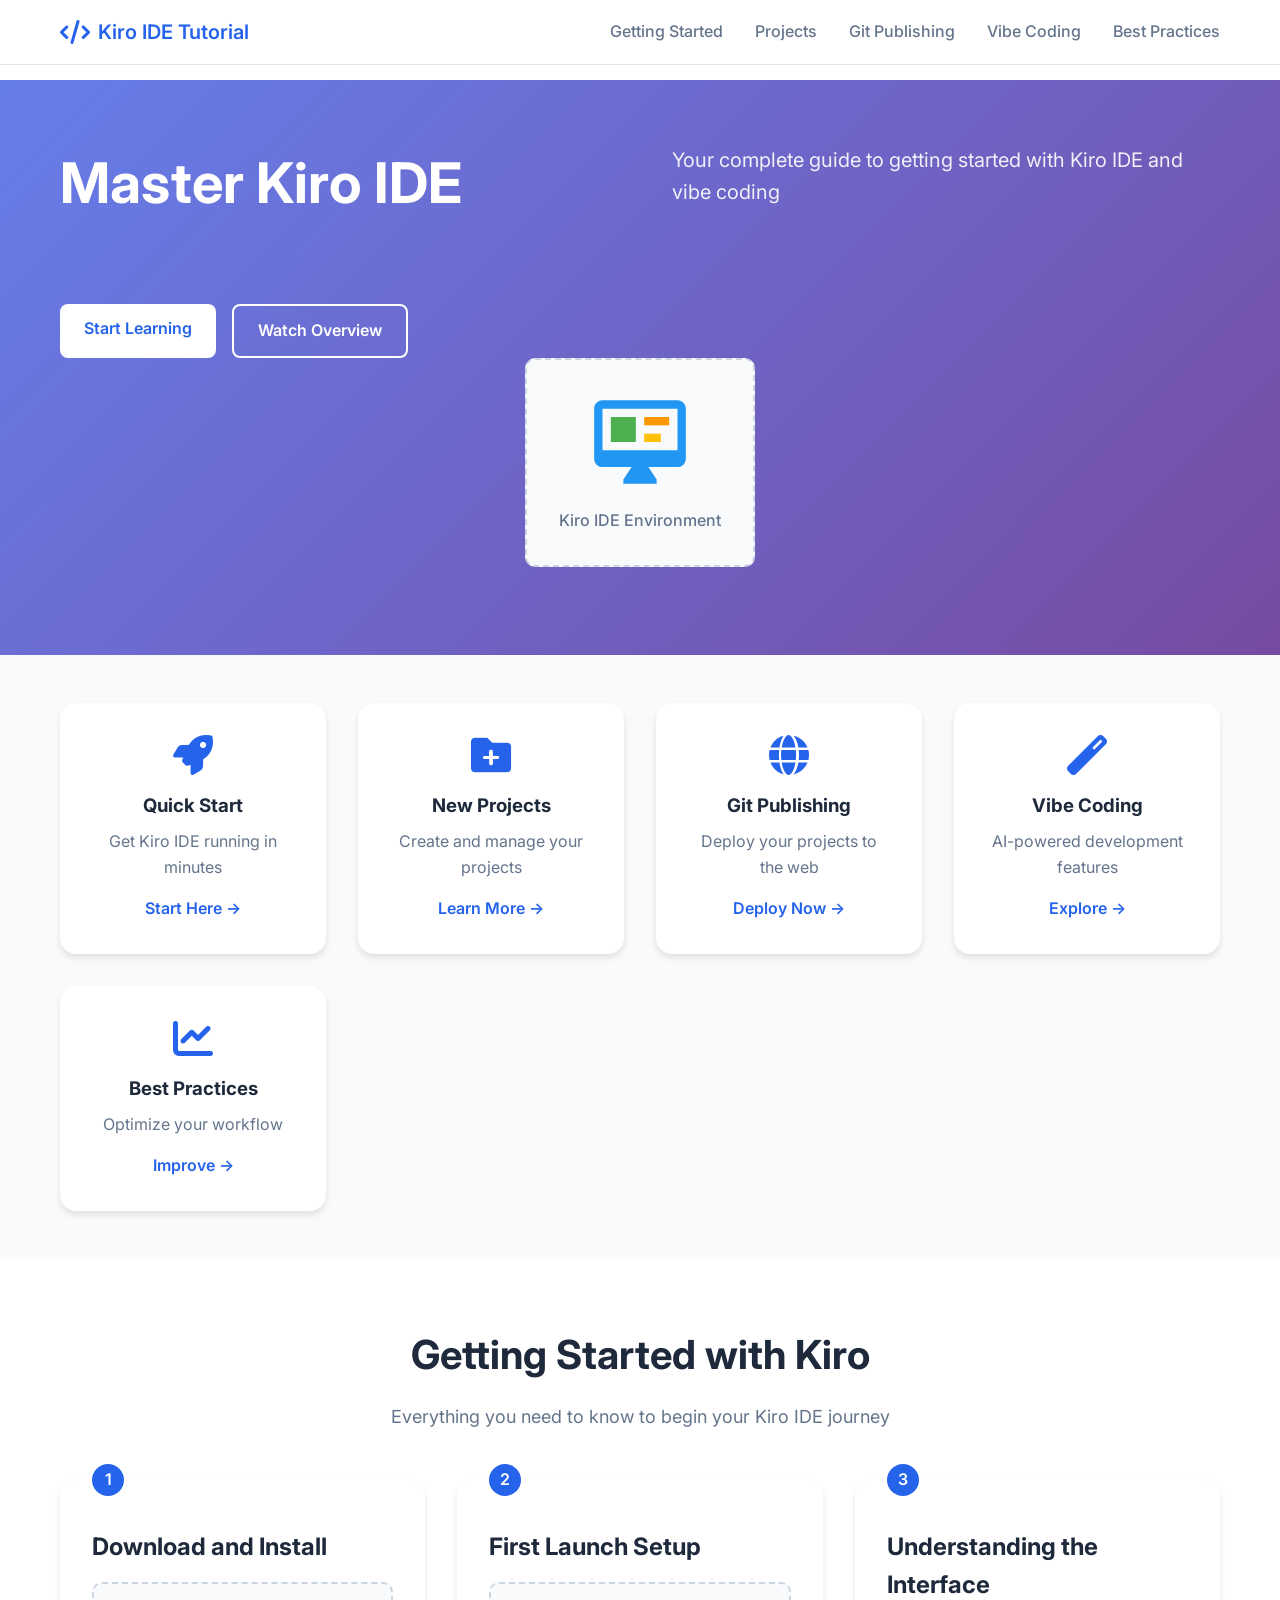
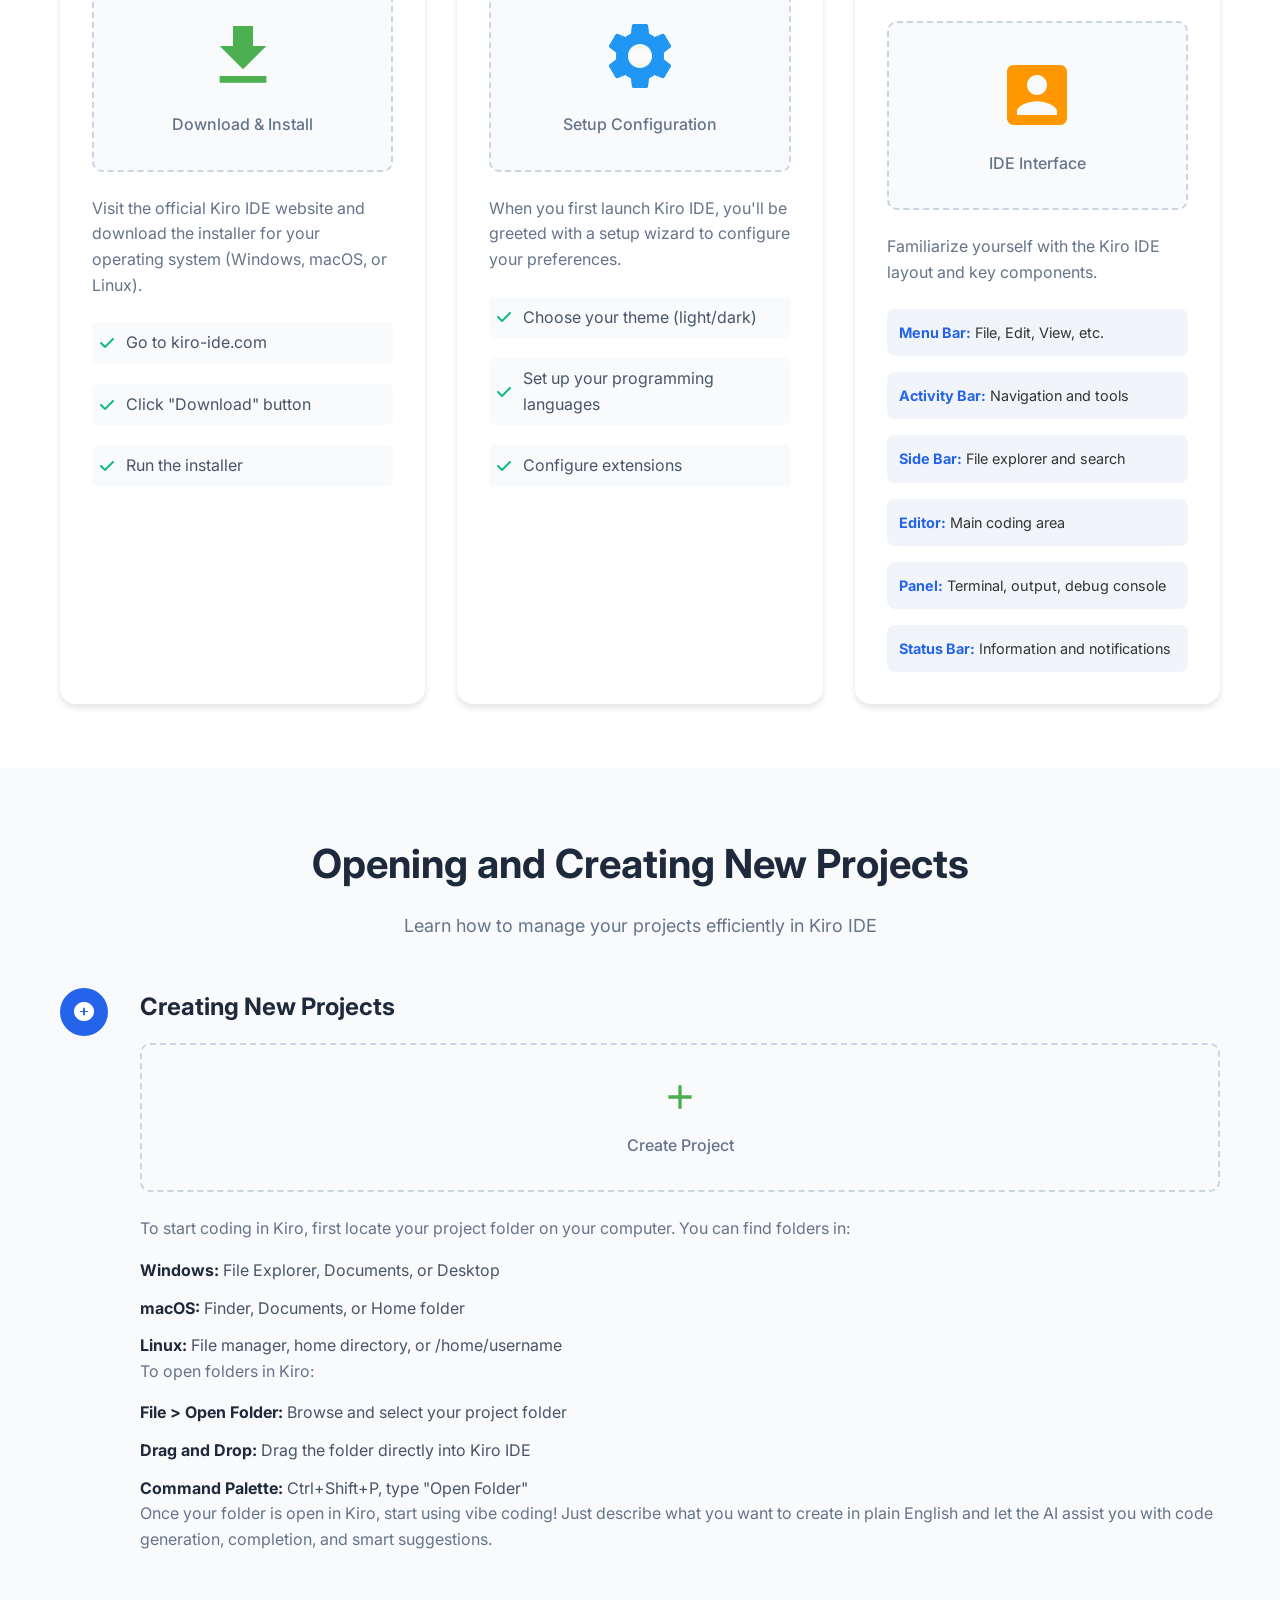
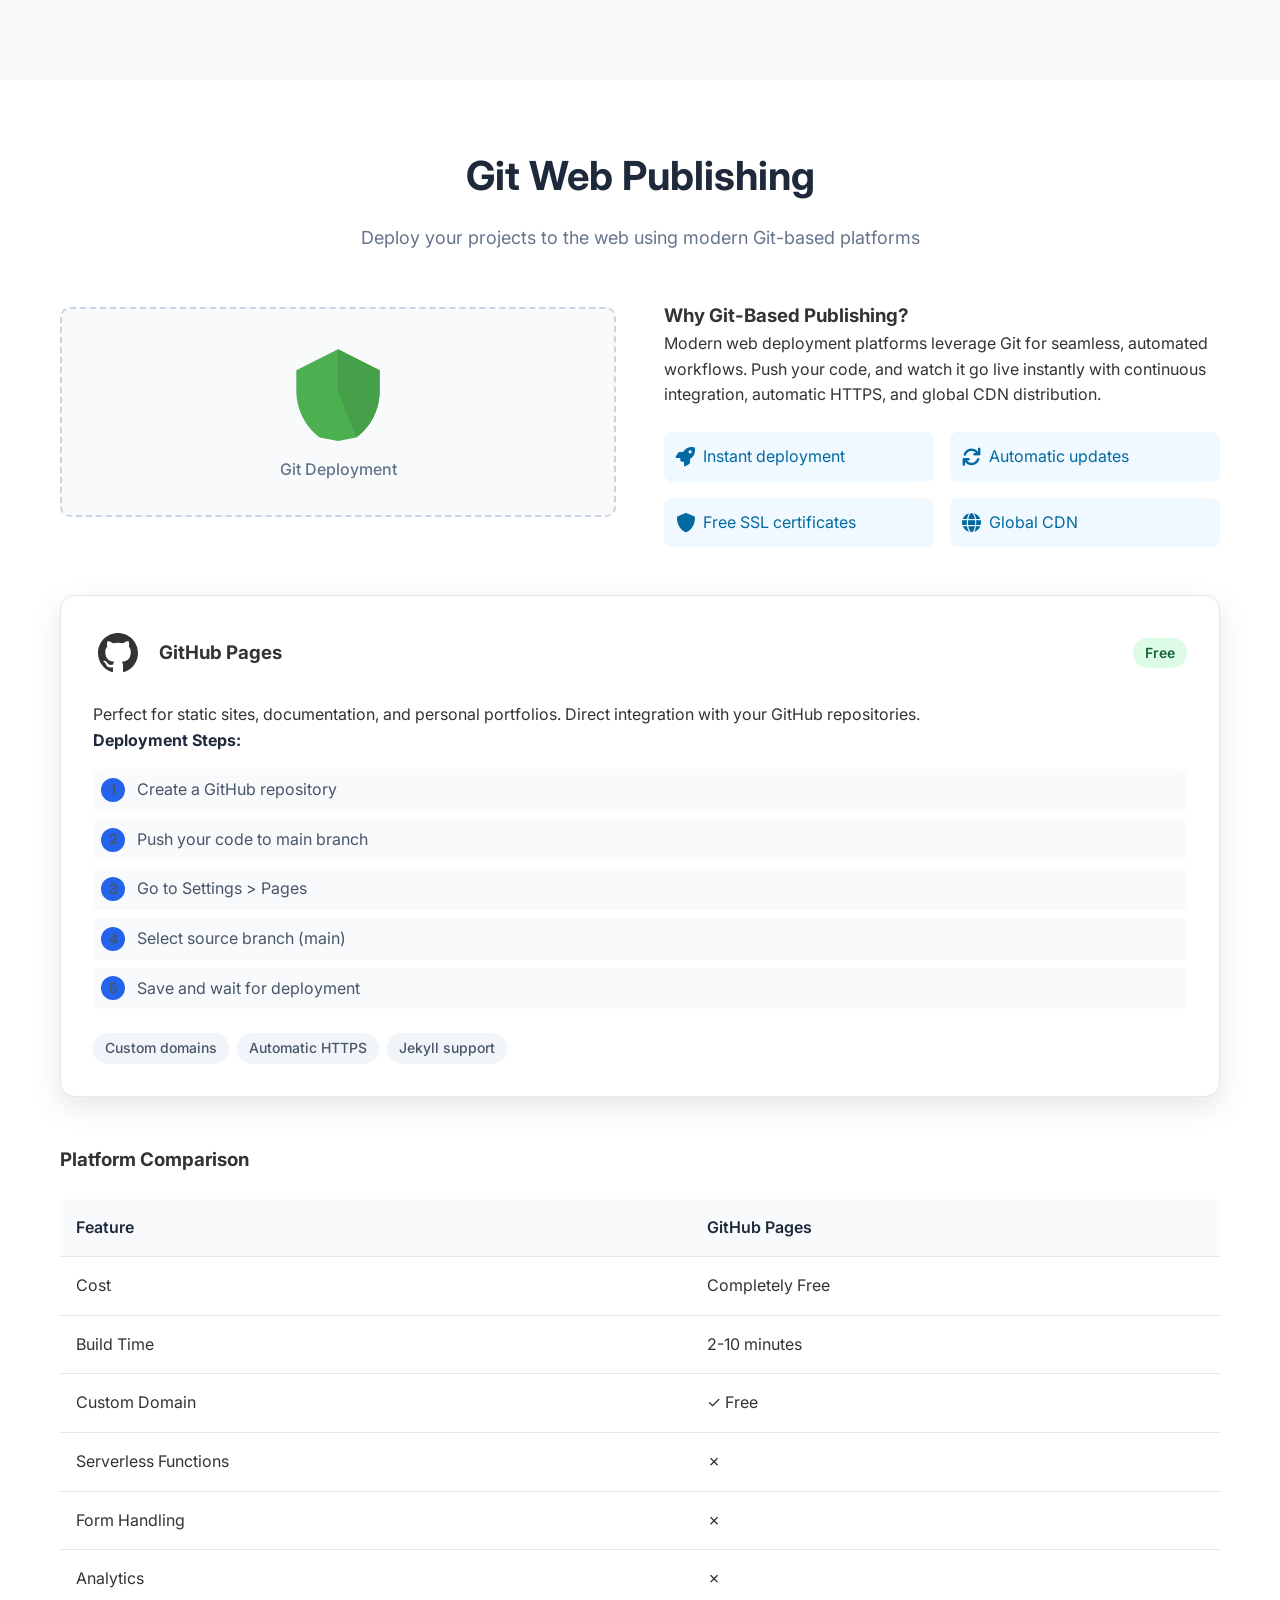
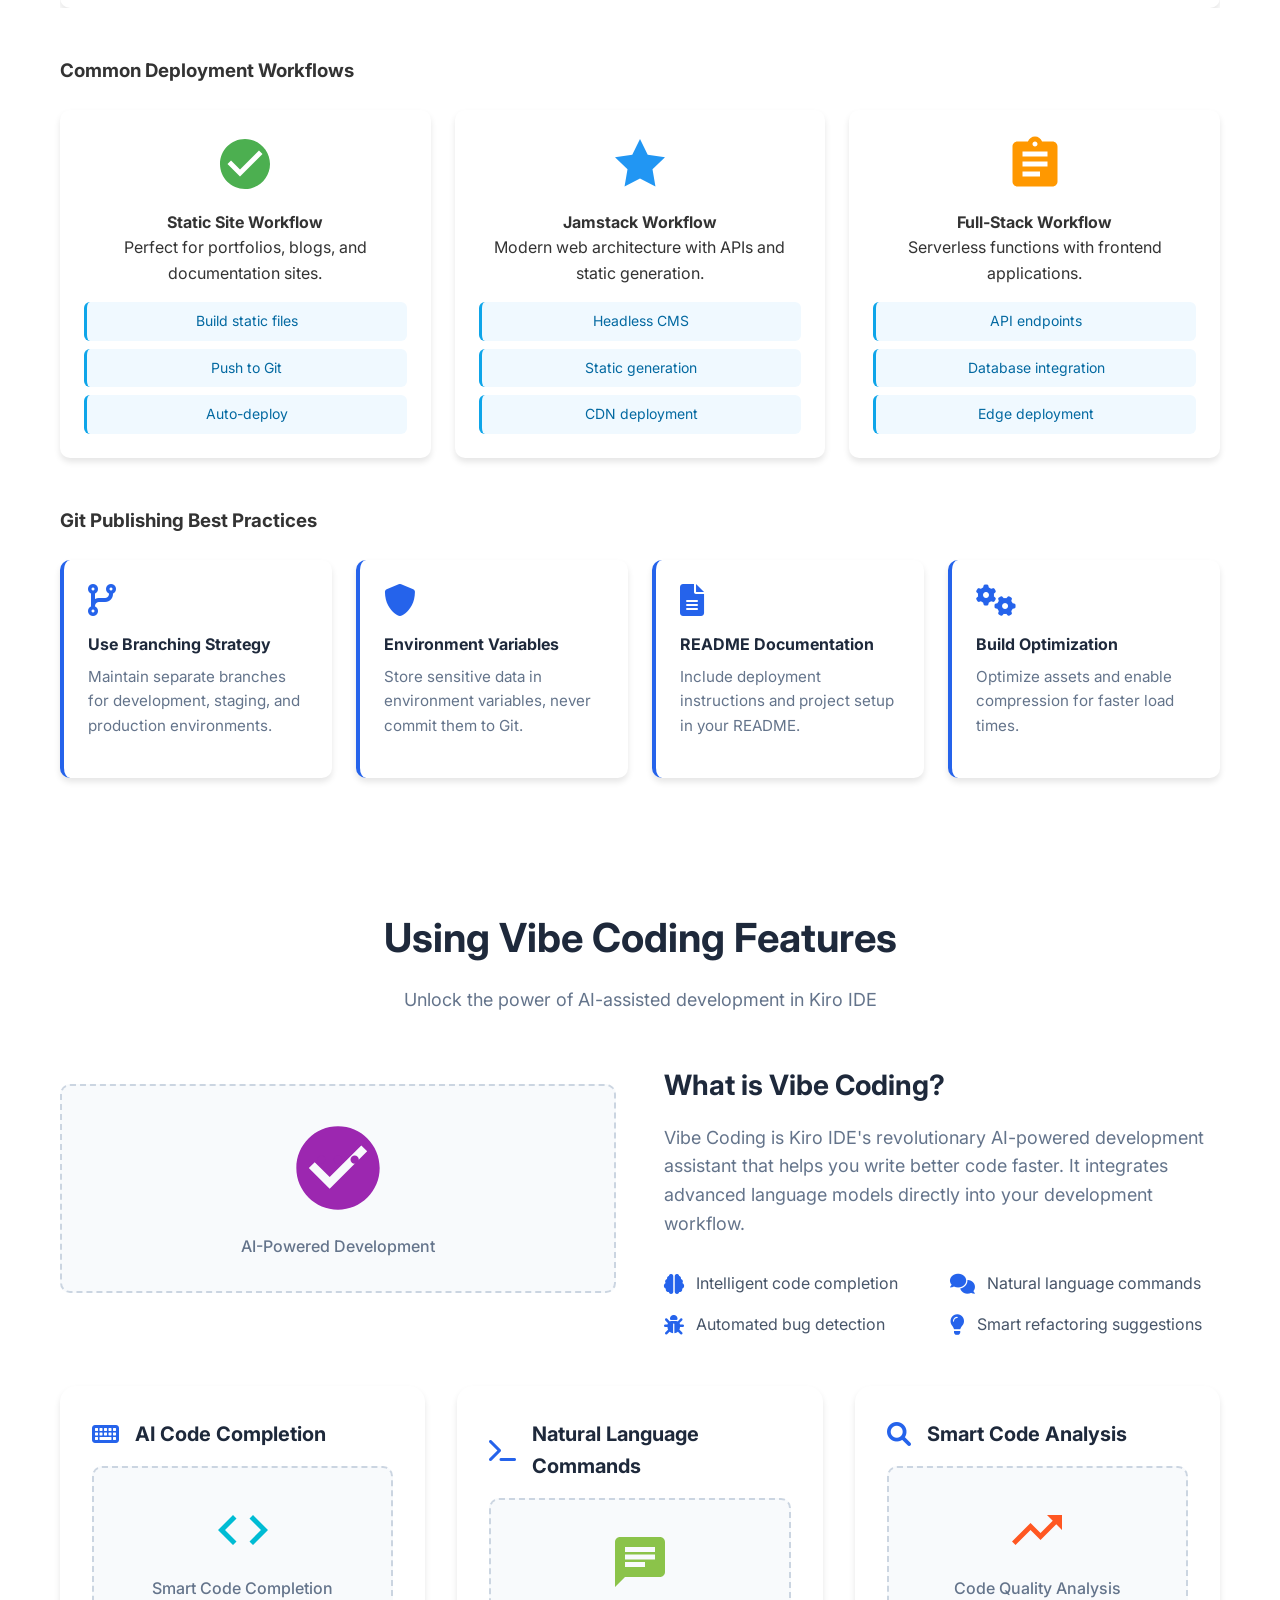
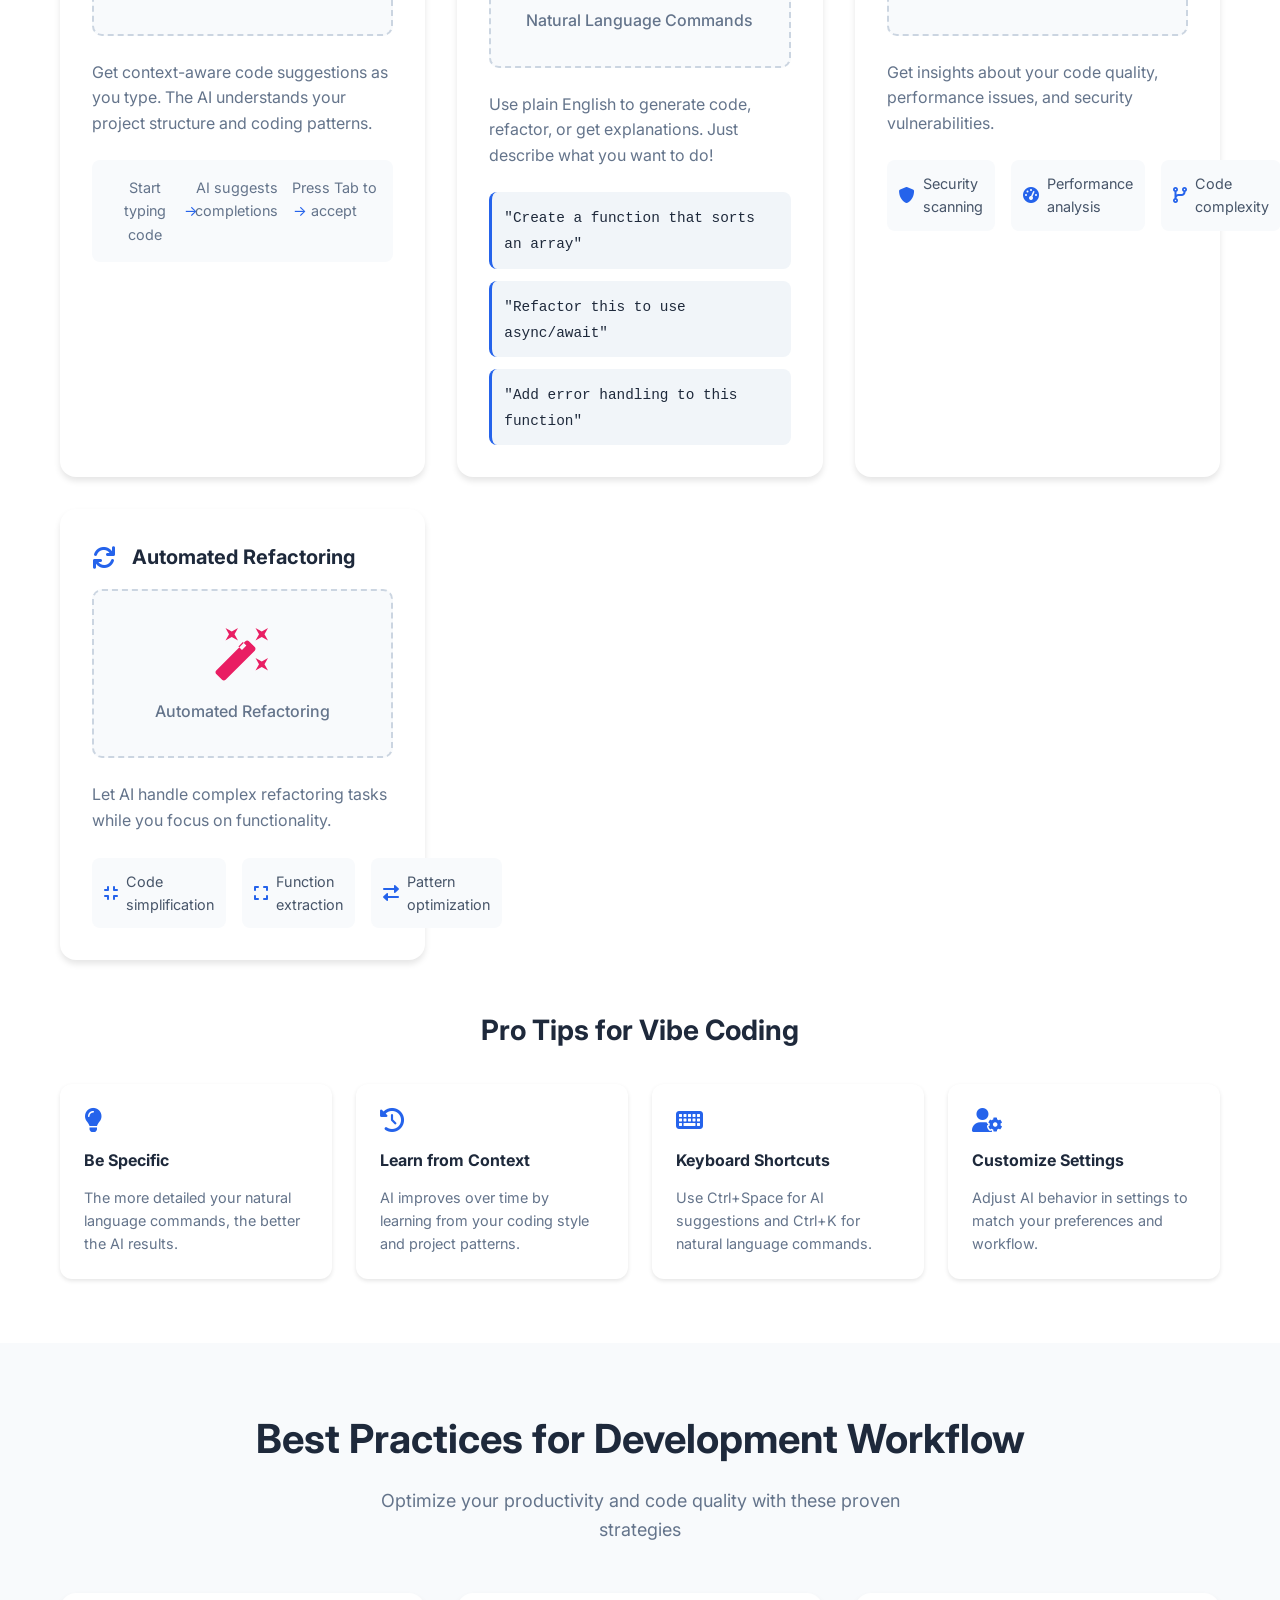
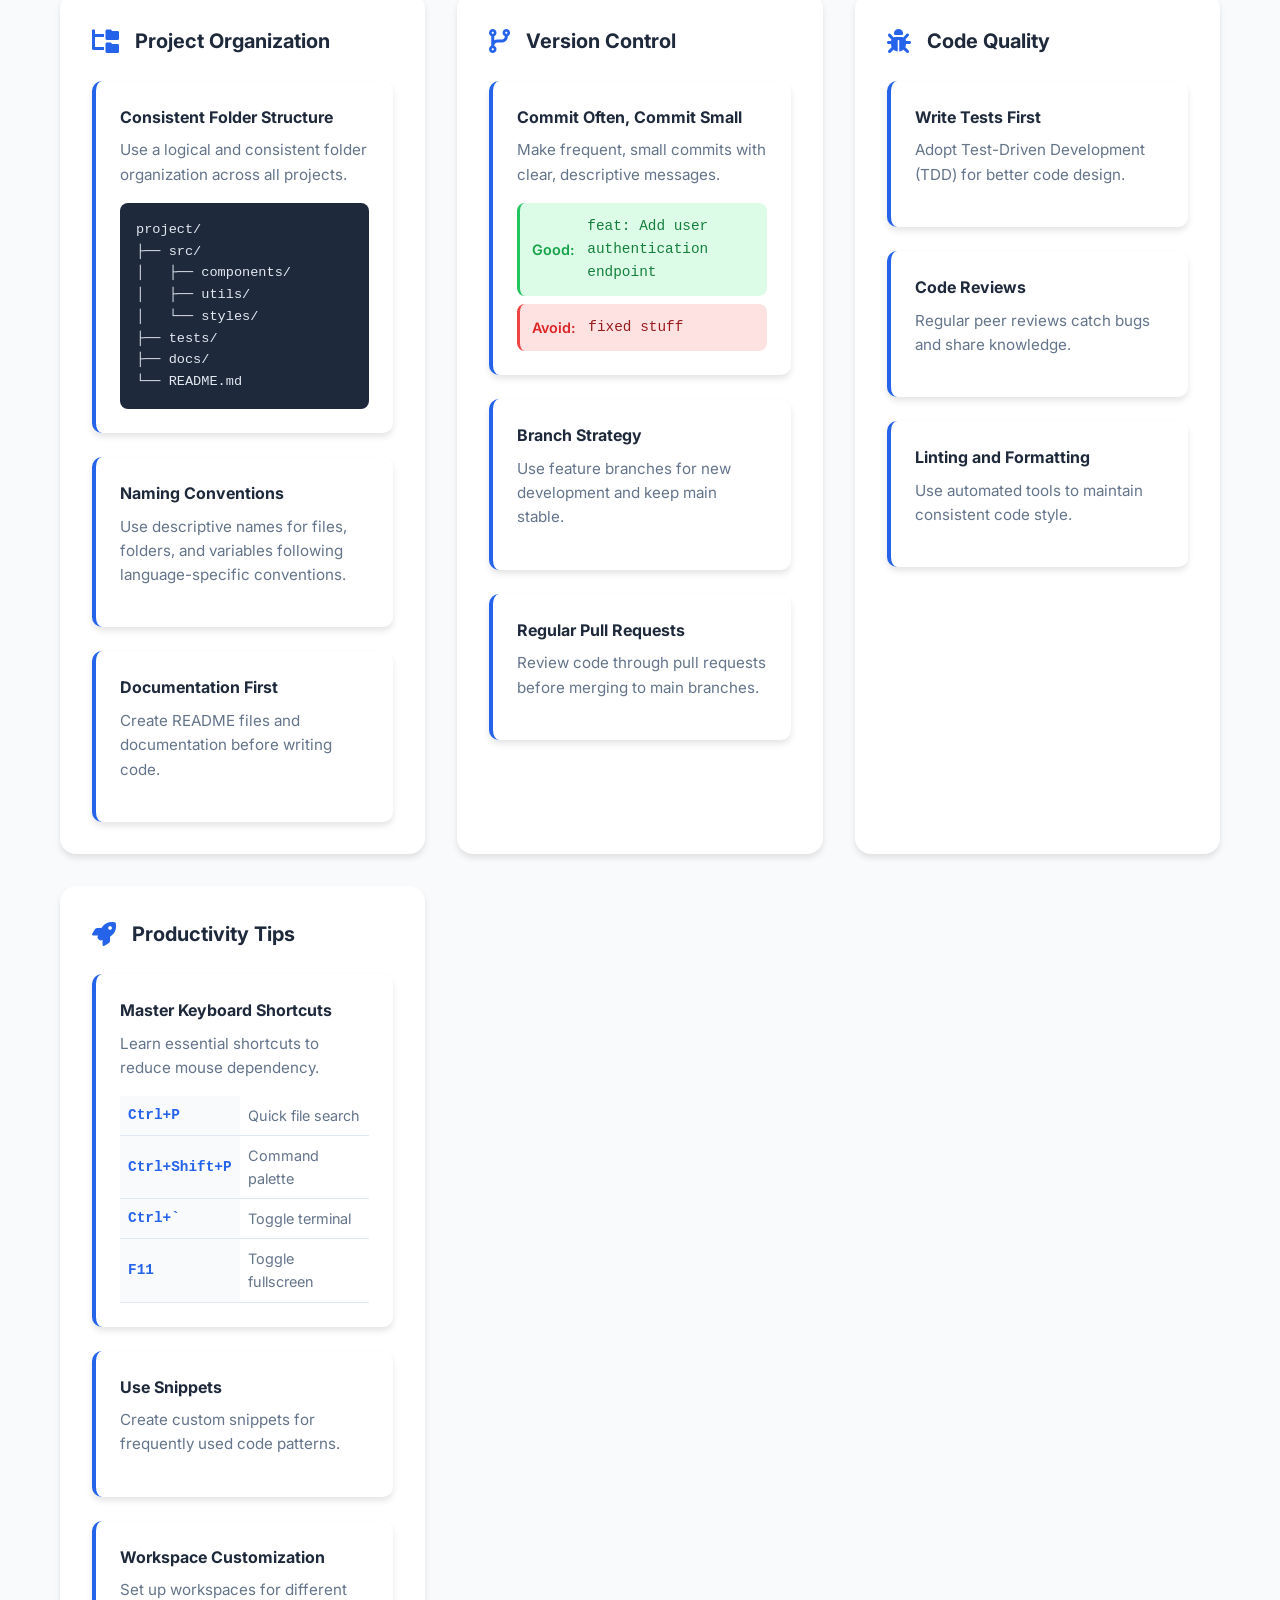
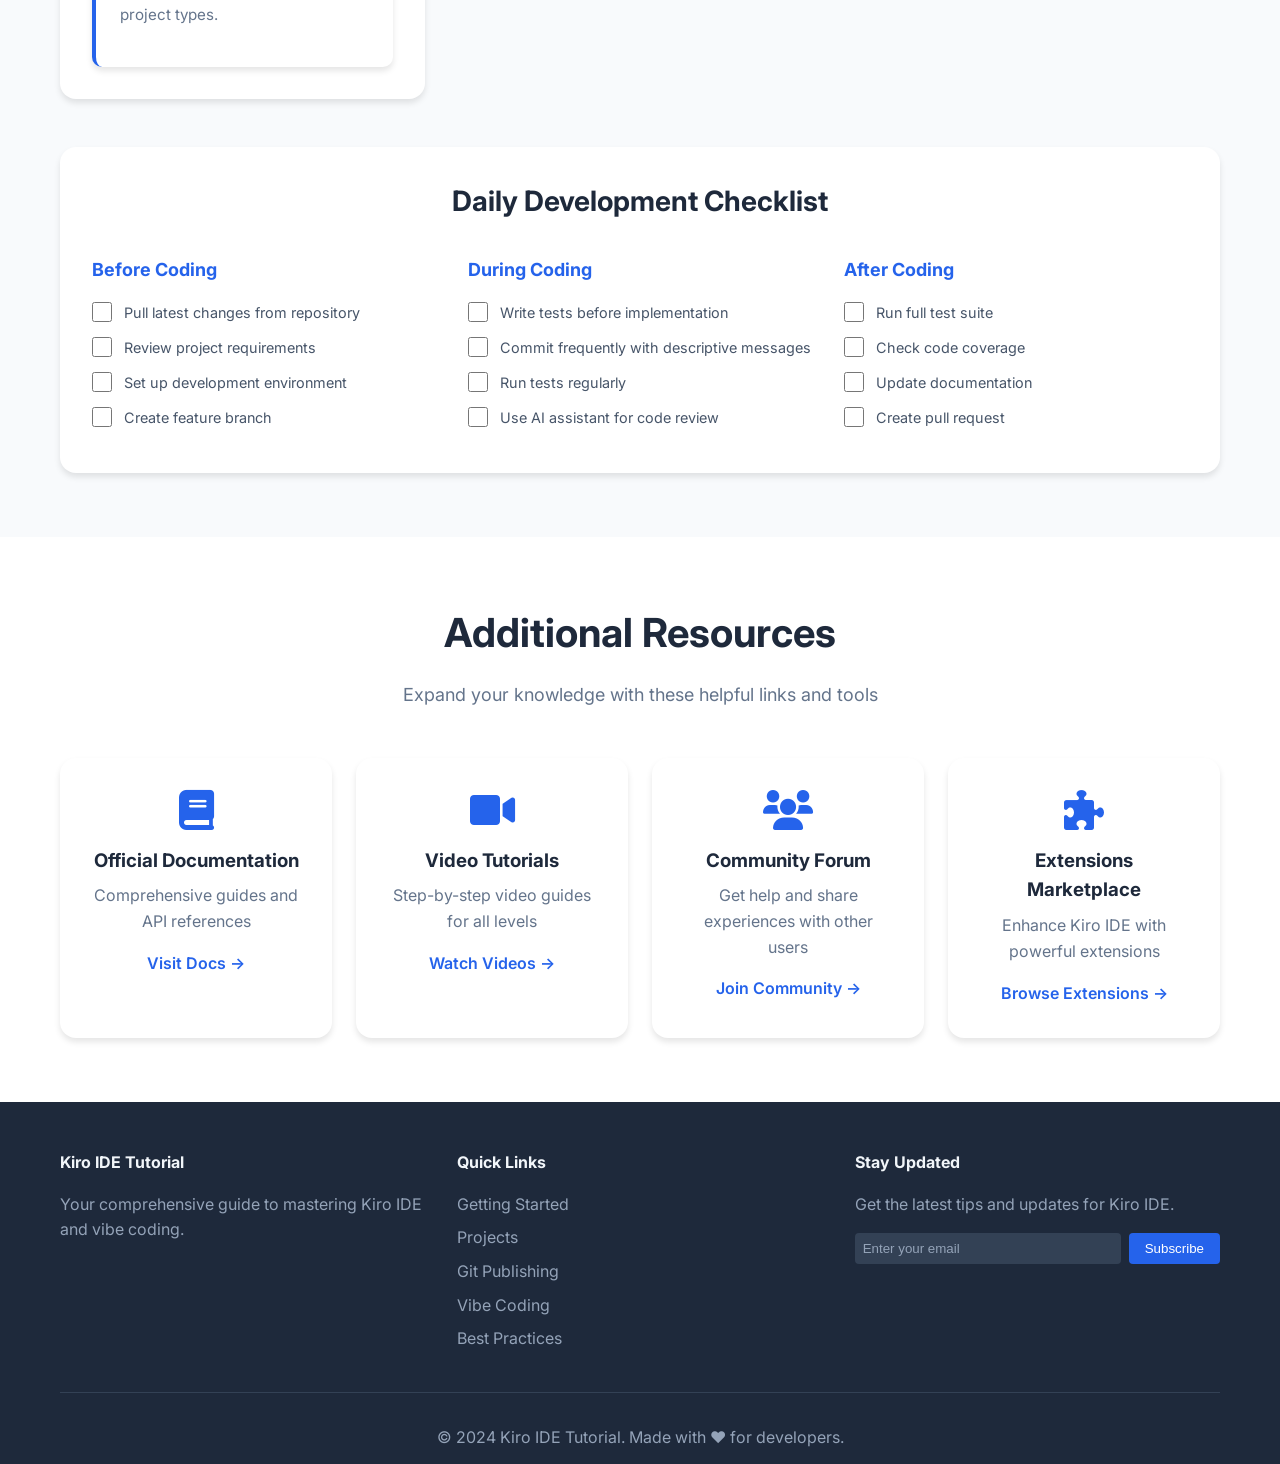
==== commit a3fba21f: "Streamline tutorial: Remove complex sections, focus on folder locations and GitHub Pages only" ====
--- a/index.html
+++ b/index.html
@@ -199,27 +199,7 @@
             </div>
 
             <div class="project-workflow">
-                <div class="workflow-step">
-                    <div class="step-icon">
-                        <i class="fas fa-folder-open"></i>
-                    </div>
-                    <div class="step-content">
-                        <h3>Opening Existing Projects</h3>
-                        <div class="svg-icon small">
-                            <svg viewBox="0 0 24 24" fill="#FFC107" xmlns="http://www.w3.org/2000/svg">
-                                <path d="M10 4H4c-1.11 0-2 .89-2 2v12c0 1.11.89 2 2 2h16c1.11 0 2-.89 2-2V8c0-1.11-.89-2-2-2h-8l-2-2z"/>
-                            </svg>
-                            <p>Open Project</p>
-                        </div>
-                        <p>There are multiple ways to open existing projects in Kiro IDE:</p>
-                        <ul class="feature-list">
-                            <li><strong>File > Open Folder:</strong> Browse to your project directory</li>
-                            <li><strong>Drag and Drop:</strong> Drag a folder directly into Kiro IDE</li>
-                            <li><strong>Recent Projects:</strong> Access from the welcome screen</li>
-                            <li><strong>Command Palette:</strong> Ctrl+Shift+P, type "Open Folder"</li>
-                        </ul>
-                    </div>
-                </div>
+
 
                 <div class="workflow-step">
                     <div class="step-icon">
@@ -233,54 +213,26 @@
                             </svg>
                             <p>Create Project</p>
                         </div>
-                        <p>Start fresh with a new project using these methods:</p>
+                        <p>To start coding in Kiro, first locate your project folder on your computer. You can find folders in:</p>
                         <ul class="feature-list">
-                            <li><strong>File > New Folder:</strong> Create a new project directory</li>
-                            <li><strong>Project Templates:</strong> Choose from pre-configured templates</li>
-                            <li><strong>Git Integration:</strong> Initialize with Git repository</li>
-                            <li><strong>Package Manager:</strong> Set up npm, pip, cargo, etc.</li>
+                            <li><strong>Windows:</strong> File Explorer, Documents, or Desktop</li>
+                            <li><strong>macOS:</strong> Finder, Documents, or Home folder</li>
+                            <li><strong>Linux:</strong> File manager, home directory, or /home/username</li>
                         </ul>
+                        <p>To open folders in Kiro:</p>
+                        <ul class="feature-list">
+                            <li><strong>File > Open Folder:</strong> Browse and select your project folder</li>
+                            <li><strong>Drag and Drop:</strong> Drag the folder directly into Kiro IDE</li>
+                            <li><strong>Command Palette:</strong> Ctrl+Shift+P, type "Open Folder"</li>
+                        </ul>
+                        <p>Once your folder is open in Kiro, start using vibe coding! Just describe what you want to create in plain English and let the AI assist you with code generation, completion, and smart suggestions.</p>
                     </div>
                 </div>
 
                 
             </div>
 
-            <div class="project-types">
-                <h3>Supported Project Types</h3>
-                <div class="type-grid">
-                    <div class="type-card">
-                        <i class="fab fa-js"></i>
-                        <h4>JavaScript/Node.js</h4>
-                        <p>Full support for npm, yarn, and modern JS frameworks</p>
-                    </div>
-                    <div class="type-card">
-                        <i class="fab fa-python"></i>
-                        <h4>Python</h4>
-                        <p>Virtual environments, pip, and scientific computing</p>
-                    </div>
-                    <div class="type-card">
-                        <i class="fab fa-react"></i>
-                        <h4>React/Vue/Angular</h4>
-                        <p>Frontend frameworks with hot reload and debugging</p>
-                    </div>
-                    <div class="type-card">
-                        <i class="fab fa-rust"></i>
-                        <h4>Rust</h4>
-                        <p>Cargo integration and Rust analyzer support</p>
-                    </div>
-                    <div class="type-card">
-                        <i class="fab fa-java"></i>
-                        <h4>Java/Kotlin</h4>
-                        <p>Maven/Gradle support and Spring Boot integration</p>
-                    </div>
-                    <div class="type-card">
-                        <i class="fas fa-globe"></i>
-                        <h4>Web Development</h4>
-                        <p>HTML, CSS, and live preview capabilities</p>
-                    </div>
-                </div>
-            </div>
+
         </div>
     </section>
 
@@ -371,93 +323,7 @@
                     </div>
                 </div>
 
-                <!-- Netlify -->
-                <div class="platform-card">
-                    <div class="platform-header">
-                        <div class="platform-icon">
-                            <svg viewBox="0 0 24 24" fill="#00C7B7" xmlns="http://www.w3.org/2000/svg">
-                                <path d="M0 0h24v24H0V0zm22.034 18.276c-.175-1.095-.888-2.015-3.003-2.873-.736-.345-1.554-.585-1.797-1.14-.091-.33-.105-.51-.046-.705.15-.646.915-.84 1.515-.66.39.12.75.42.976.9 1.034-.676 1.034-.676 1.755-1.125-.27-.42-.404-.601-.586-.78-.63-.705-1.469-1.065-2.834-1.034l-.705.089c-.676.165-1.32.525-1.71 1.005-1.14 1.291-.811 3.541.569 4.471 1.365 1.02 3.361 1.244 3.616 2.205.24 1.17-.87 1.545-1.966 1.41-.811-.18-1.26-.586-1.755-1.336l-1.83 1.051c.21.48.45.689.81 1.109 1.74 1.756 6.09 1.666 6.871-1.004.029-.09.24-.705.074-1.65l.046.067zm-8.983-7.245h-2.248c0 1.938-.009 3.864-.009 5.805 0 1.232.063 2.363-.138 2.711-.33.689-1.18.601-1.566.48-.396-.196-.597-.466-.83-.855-.063-.105-.11-.196-.127-.196l-1.825 1.125c.305.63.75 1.172 1.324 1.517.855.51 2.004.675 3.207.405.783-.226 1.458-.691 1.811-1.411.51-.93.402-2.07.397-3.346.012-2.054 0-4.109 0-6.179l.004-.056z"/>
-                            </svg>
-                        </div>
-                        <h3>Netlify</h3>
-                        <span class="platform-badge free">Free Tier</span>
-                    </div>
-                    <div class="platform-content">
-                        <p>Powerful continuous deployment with form handling, serverless functions, and split testing capabilities.</p>
-                        <div class="deployment-steps">
-                            <h4>Deployment Steps:</h4>
-                            <div class="step-item">
-                                <span class="step-number">1</span>
-                                <span>Sign up at netlify.com</span>
-                            </div>
-                            <div class="step-item">
-                                <span class="step-number">2</span>
-                                <span>Click "New site from Git"</span>
-                            </div>
-                            <div class="step-item">
-                                <span class="step-number">3</span>
-                                <span>Connect your Git provider</span>
-                            </div>
-                            <div class="step-item">
-                                <span class="step-number">4</span>
-                                <span>Configure build settings</span>
-                            </div>
-                            <div class="step-item">
-                                <span class="step-number">5</span>
-                                <span>Deploy site and get URL</span>
-                            </div>
-                        </div>
-                        <div class="platform-features">
-                            <div class="feature-tag">Instant rollbacks</div>
-                            <div class="feature-tag">Form handling</div>
-                            <div class="feature-tag">Serverless functions</div>
-                        </div>
-                    </div>
-                </div>
-
-                <!-- Vercel -->
-                <div class="platform-card">
-                    <div class="platform-header">
-                        <div class="platform-icon">
-                            <svg viewBox="0 0 24 24" fill="currentColor" xmlns="http://www.w3.org/2000/svg">
-                                <path d="M0 0h24v24H0V0zm22.034 18.276c-.175-1.095-.888-2.015-3.003-2.873-.736-.345-1.554-.585-1.797-1.14-.091-.33-.105-.51-.046-.705.15-.646.915-.84 1.515-.66.39.12.75.42.976.9 1.034-.676 1.034-.676 1.755-1.125-.27-.42-.404-.601-.586-.78-.63-.705-1.469-1.065-2.834-1.034l-.705.089c-.676.165-1.32.525-1.71 1.005-1.14 1.291-.811 3.541.569 4.471 1.365 1.02 3.361 1.244 3.616 2.205.24 1.17-.87 1.545-1.966 1.41-.811-.18-1.26-.586-1.755-1.336l-1.83 1.051c.21.48.45.689.81 1.109 1.74 1.756 6.09 1.666 6.871-1.004.029-.09.24-.705.074-1.65l.046.067zm-8.983-7.245h-2.248c0 1.938-.009 3.864-.009 5.805 0 1.232.063 2.363-.138 2.711-.33.689-1.18.601-1.566.48-.396-.196-.597-.466-.83-.855-.063-.105-.11-.196-.127-.196l-1.825 1.125c.305.63.75 1.172 1.324 1.517.855.51 2.004.675 3.207.405.783-.226 1.458-.691 1.811-1.411.51-.93.402-2.07.397-3.346.012-2.054 0-4.109 0-6.179l.004-.056z" fill="#000"/>
-                            </svg>
-                        </div>
-                        <h3>Vercel</h3>
-                        <span class="platform-badge free">Free Tier</span>
-                    </div>
-                    <div class="platform-content">
-                        <p>Optimized for Next.js and React applications with edge computing, analytics, and performance monitoring.</p>
-                        <div class="deployment-steps">
-                            <h4>Deployment Steps:</h4>
-                            <div class="step-item">
-                                <span class="step-number">1</span>
-                                <span>Install Vercel CLI: npm i -g vercel</span>
-                            </div>
-                            <div class="step-item">
-                                <span class="step-number">2</span>
-                                <span>Login: vercel login</span>
-                            </div>
-                            <div class="step-item">
-                                <span class="step-number">3</span>
-                                <span>Deploy: vercel</span>
-                            </div>
-                            <div class="step-item">
-                                <span class="step-number">4</span>
-                                <span>Connect to Git repository</span>
-                            </div>
-                            <div class="step-item">
-                                <span class="step-number">5</span>
-                                <span>Configure automatic deployments</span>
-                            </div>
-                        </div>
-                        <div class="platform-features">
-                            <div class="feature-tag">Edge functions</div>
-                            <div class="feature-tag">Analytics</div>
-                            <div class="feature-tag">Performance monitoring</div>
-                        </div>
-                    </div>
-                </div>
+
             </div>
 
             <div class="workflow-comparison">
@@ -468,46 +334,32 @@
                             <tr>
                                 <th>Feature</th>
                                 <th>GitHub Pages</th>
-                                <th>Netlify</th>
-                                <th>Vercel</th>
                             </tr>
                         </thead>
                         <tbody>
                             <tr>
                                 <td>Cost</td>
                                 <td>Completely Free</td>
-                                <td>Free tier available</td>
-                                <td>Free tier available</td>
                             </tr>
                             <tr>
                                 <td>Build Time</td>
                                 <td>2-10 minutes</td>
-                                <td>1-5 minutes</td>
-                                <td>30 seconds - 2 minutes</td>
                             </tr>
                             <tr>
                                 <td>Custom Domain</td>
-                                <td>✓ Free</td>
-                                <td>✓ Free</td>
                                 <td>✓ Free</td>
                             </tr>
                             <tr>
                                 <td>Serverless Functions</td>
                                 <td>✗</td>
-                                <td>✓ Free tier</td>
-                                <td>✓ Free tier</td>
                             </tr>
                             <tr>
                                 <td>Form Handling</td>
                                 <td>✗</td>
-                                <td>✓ Free</td>
-                                <td>✓ Free tier</td>
                             </tr>
                             <tr>
                                 <td>Analytics</td>
                                 <td>✗</td>
-                                <td>✓ Paid</td>
-                                <td>✓ Free tier</td>
                             </tr>
                         </tbody>
                     </table>
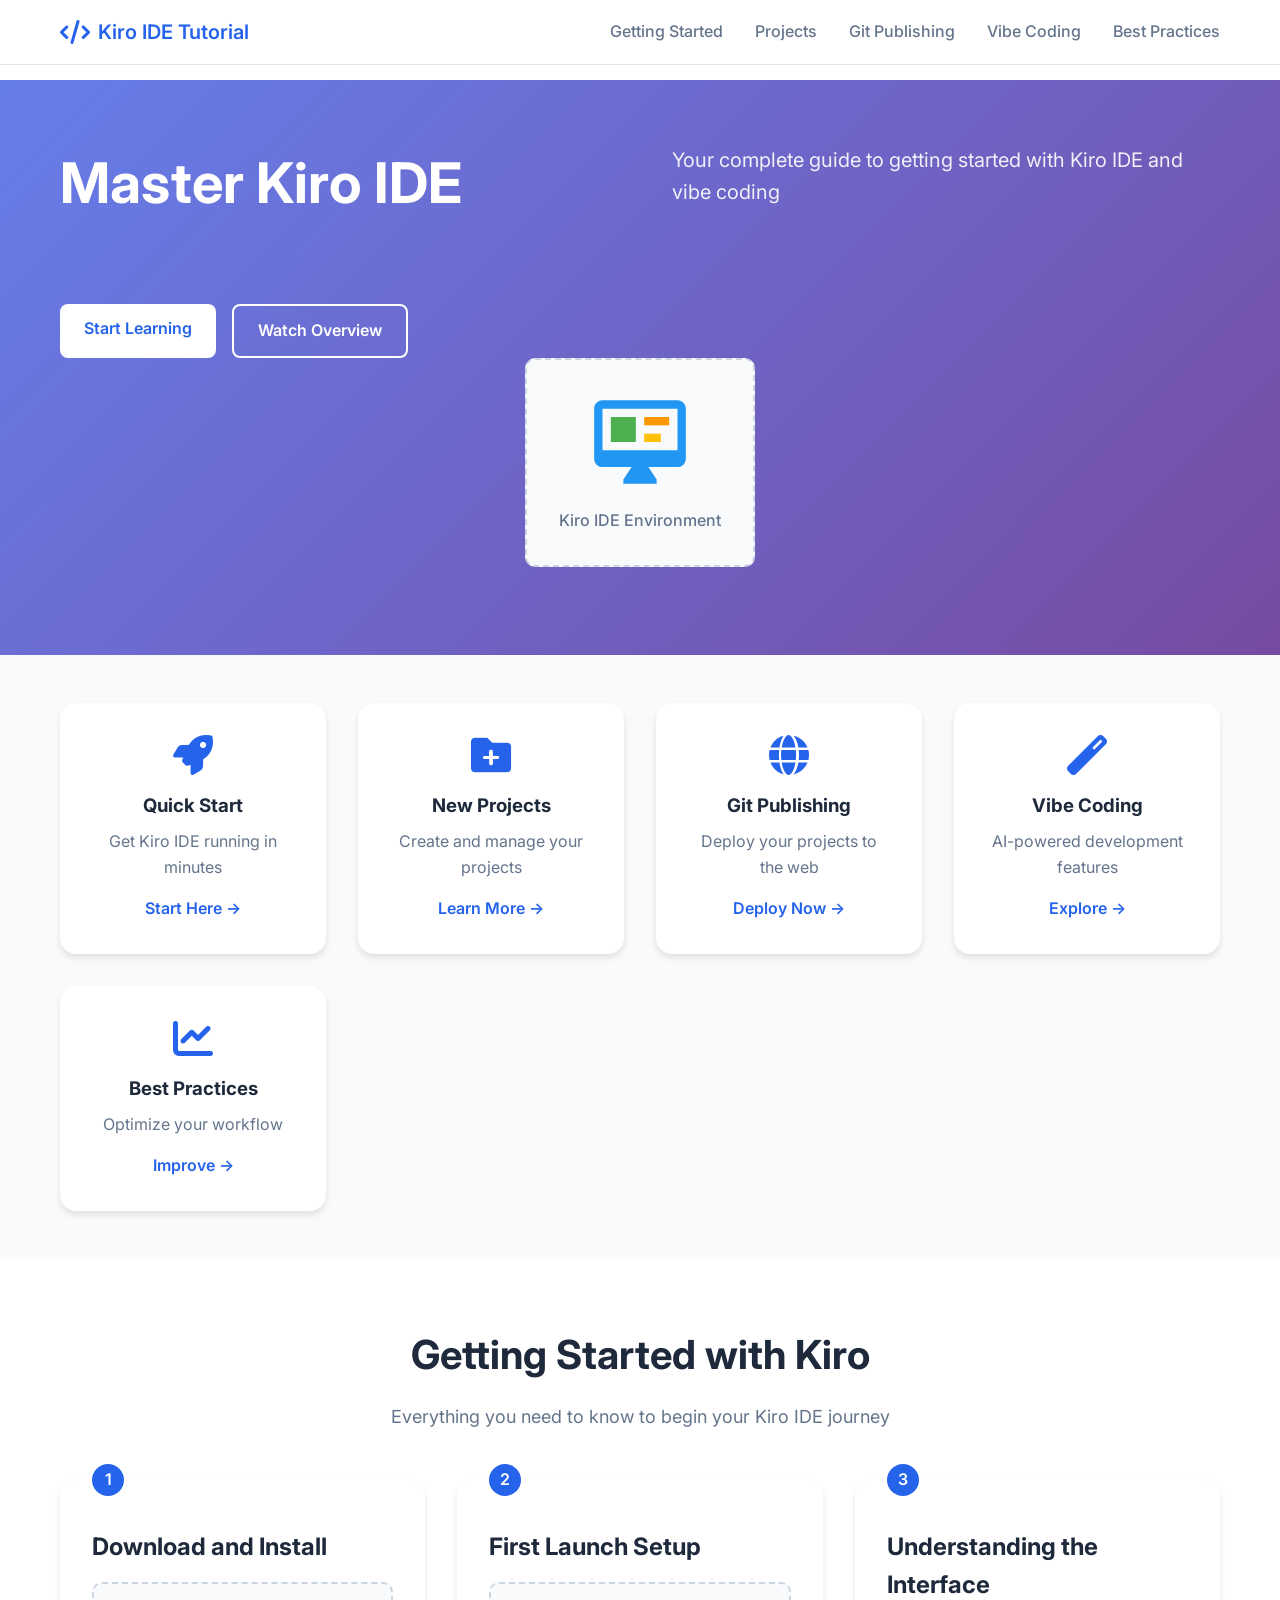
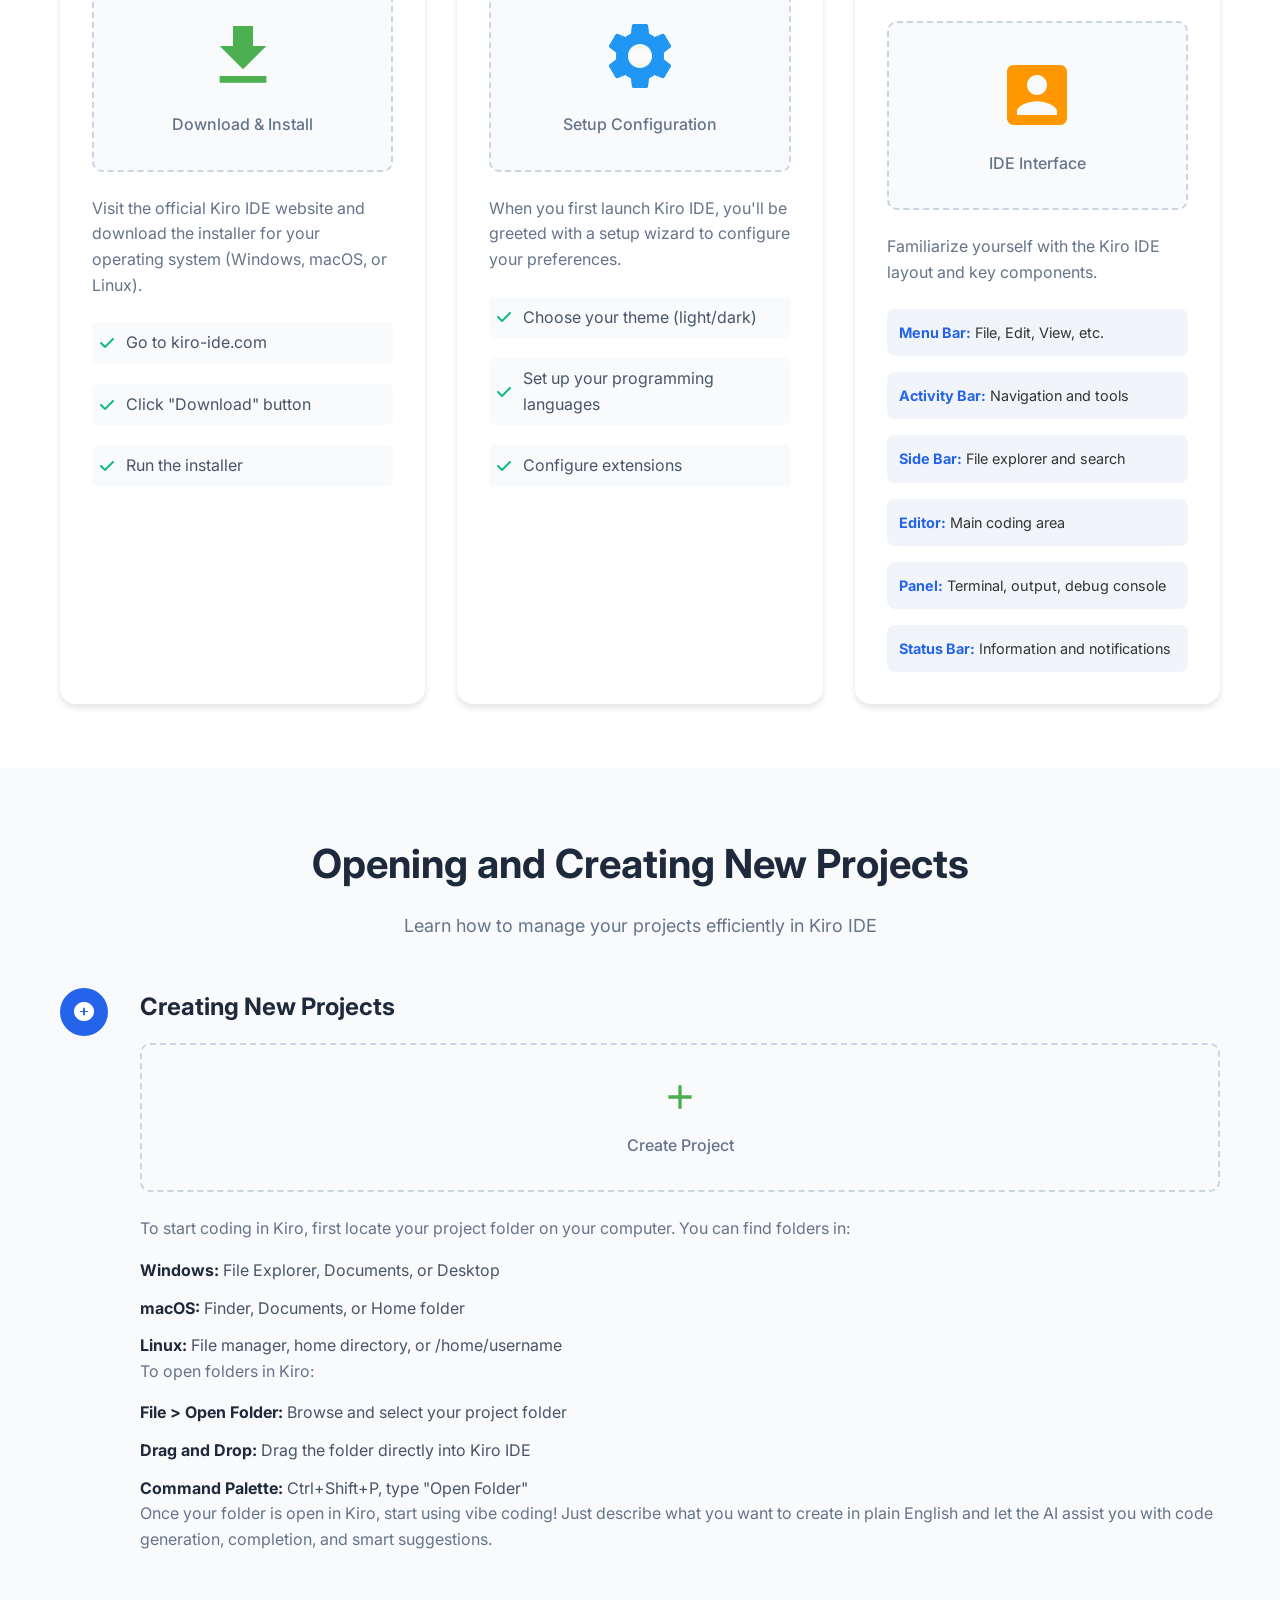
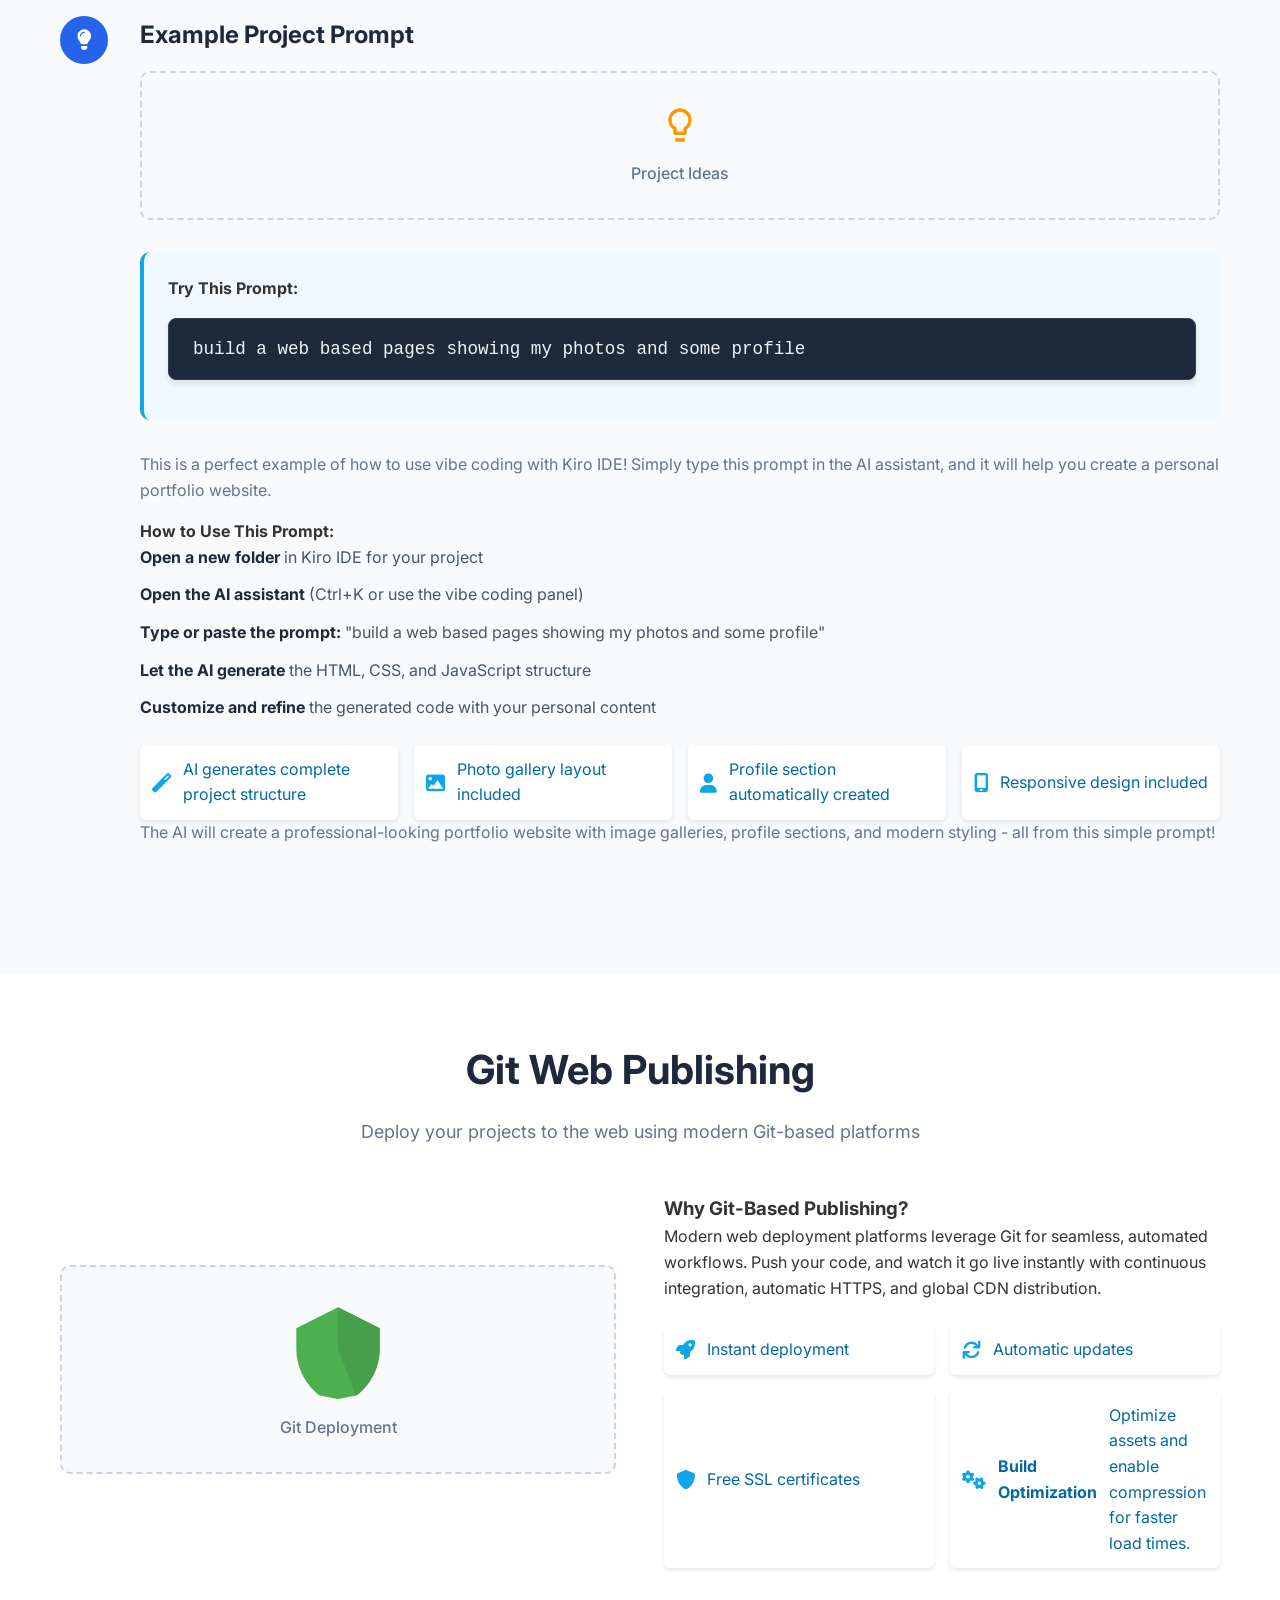
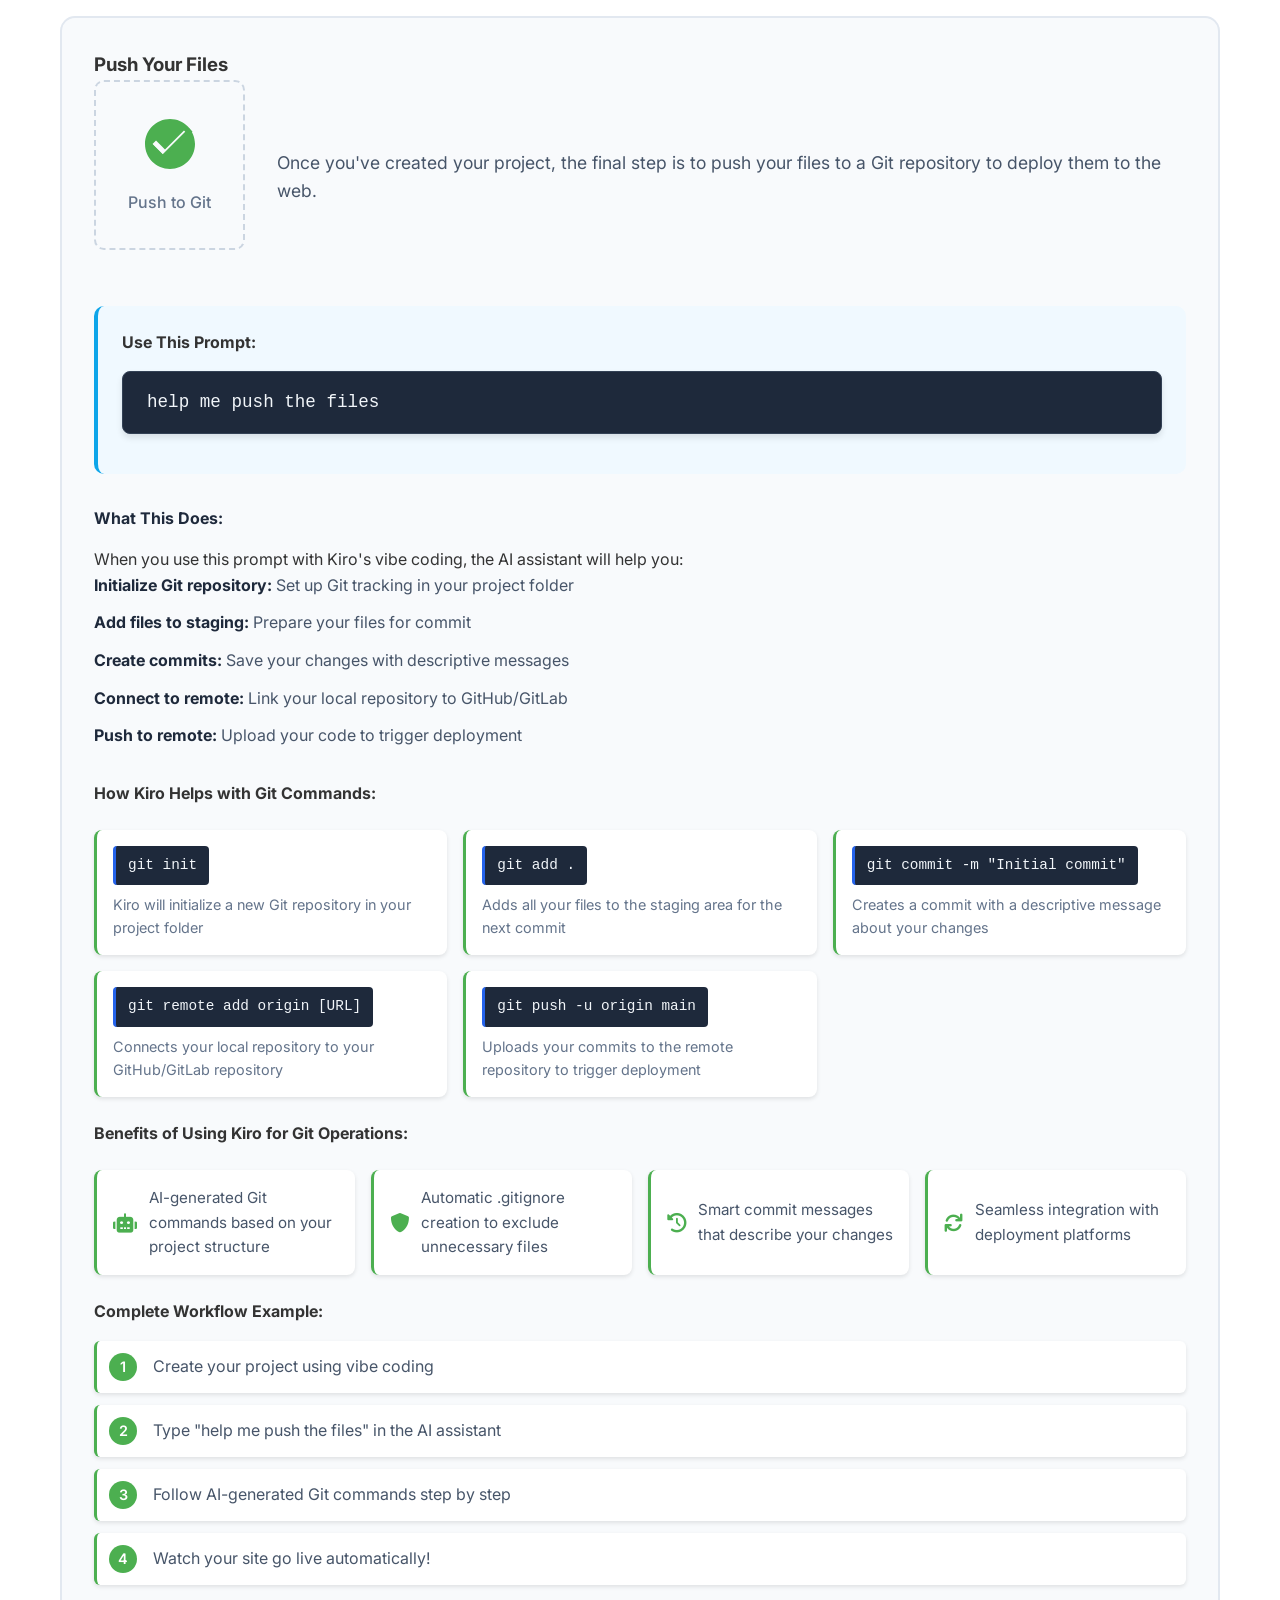
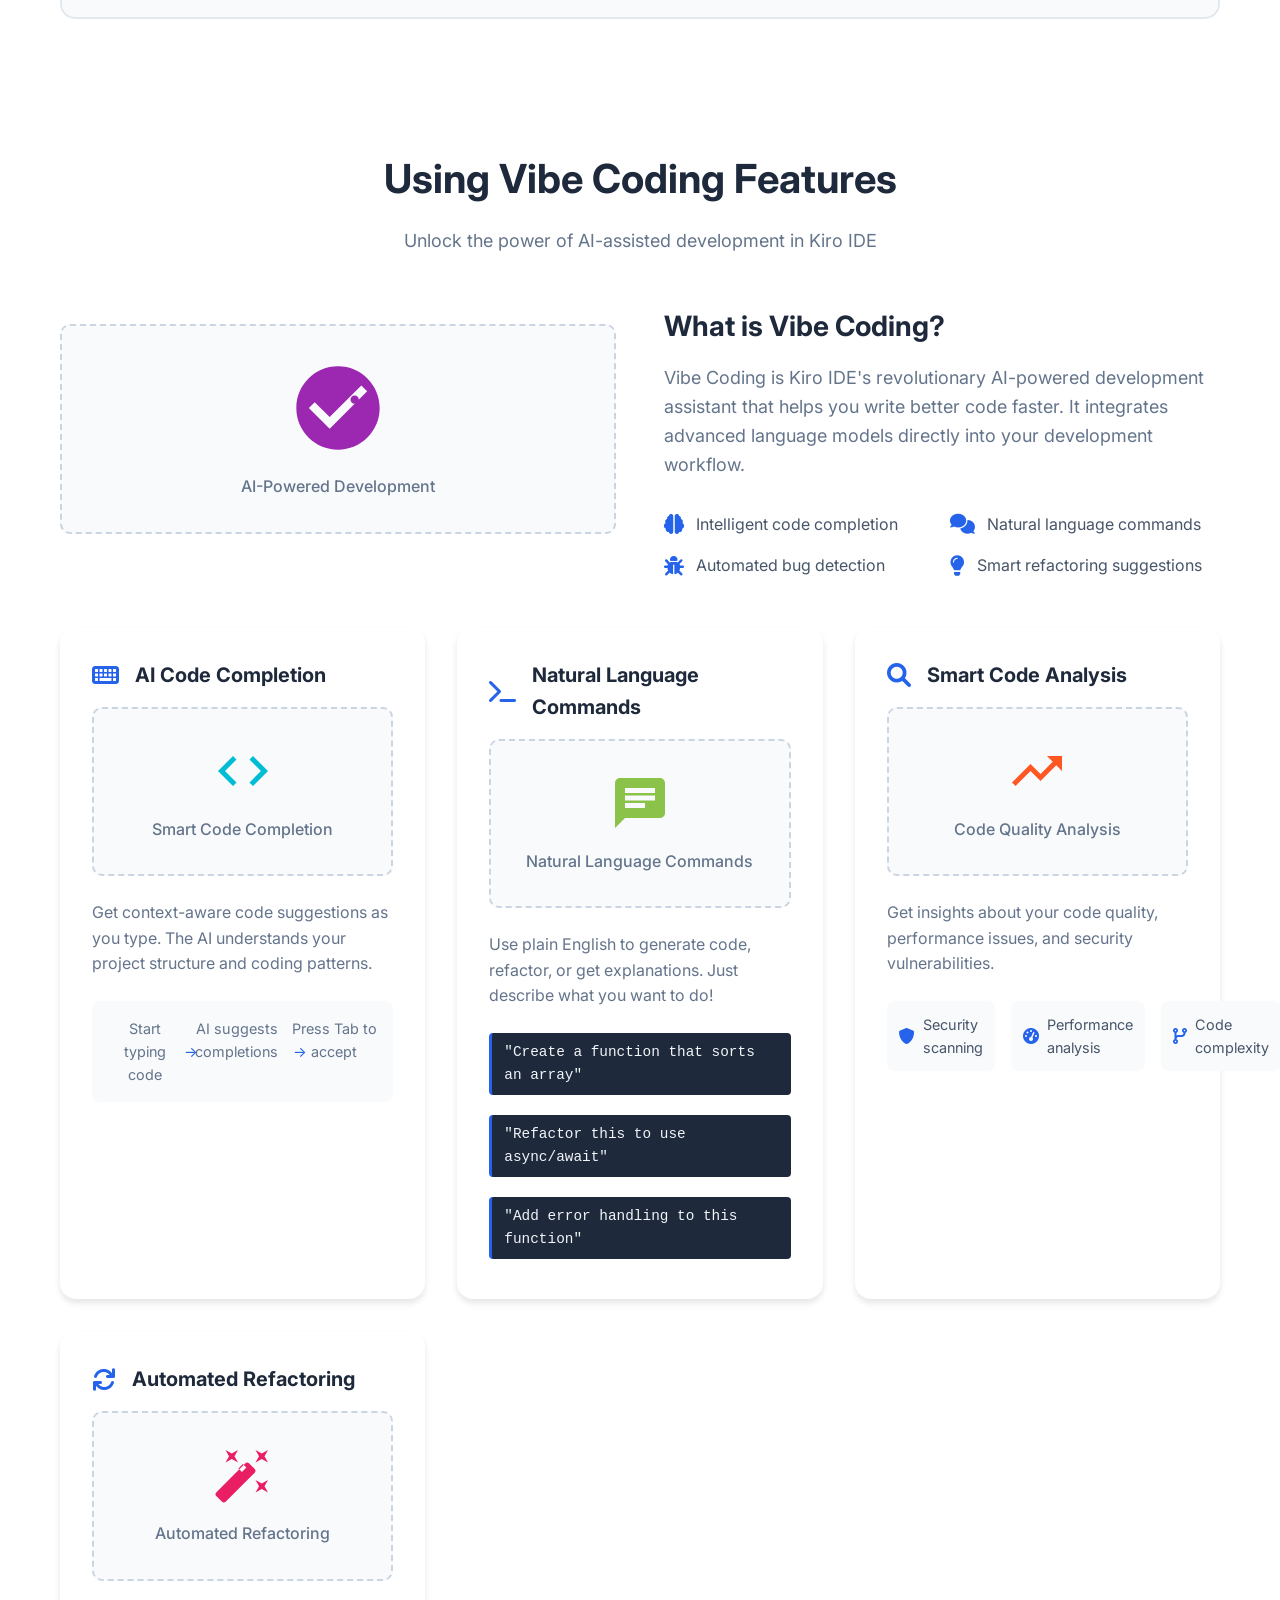
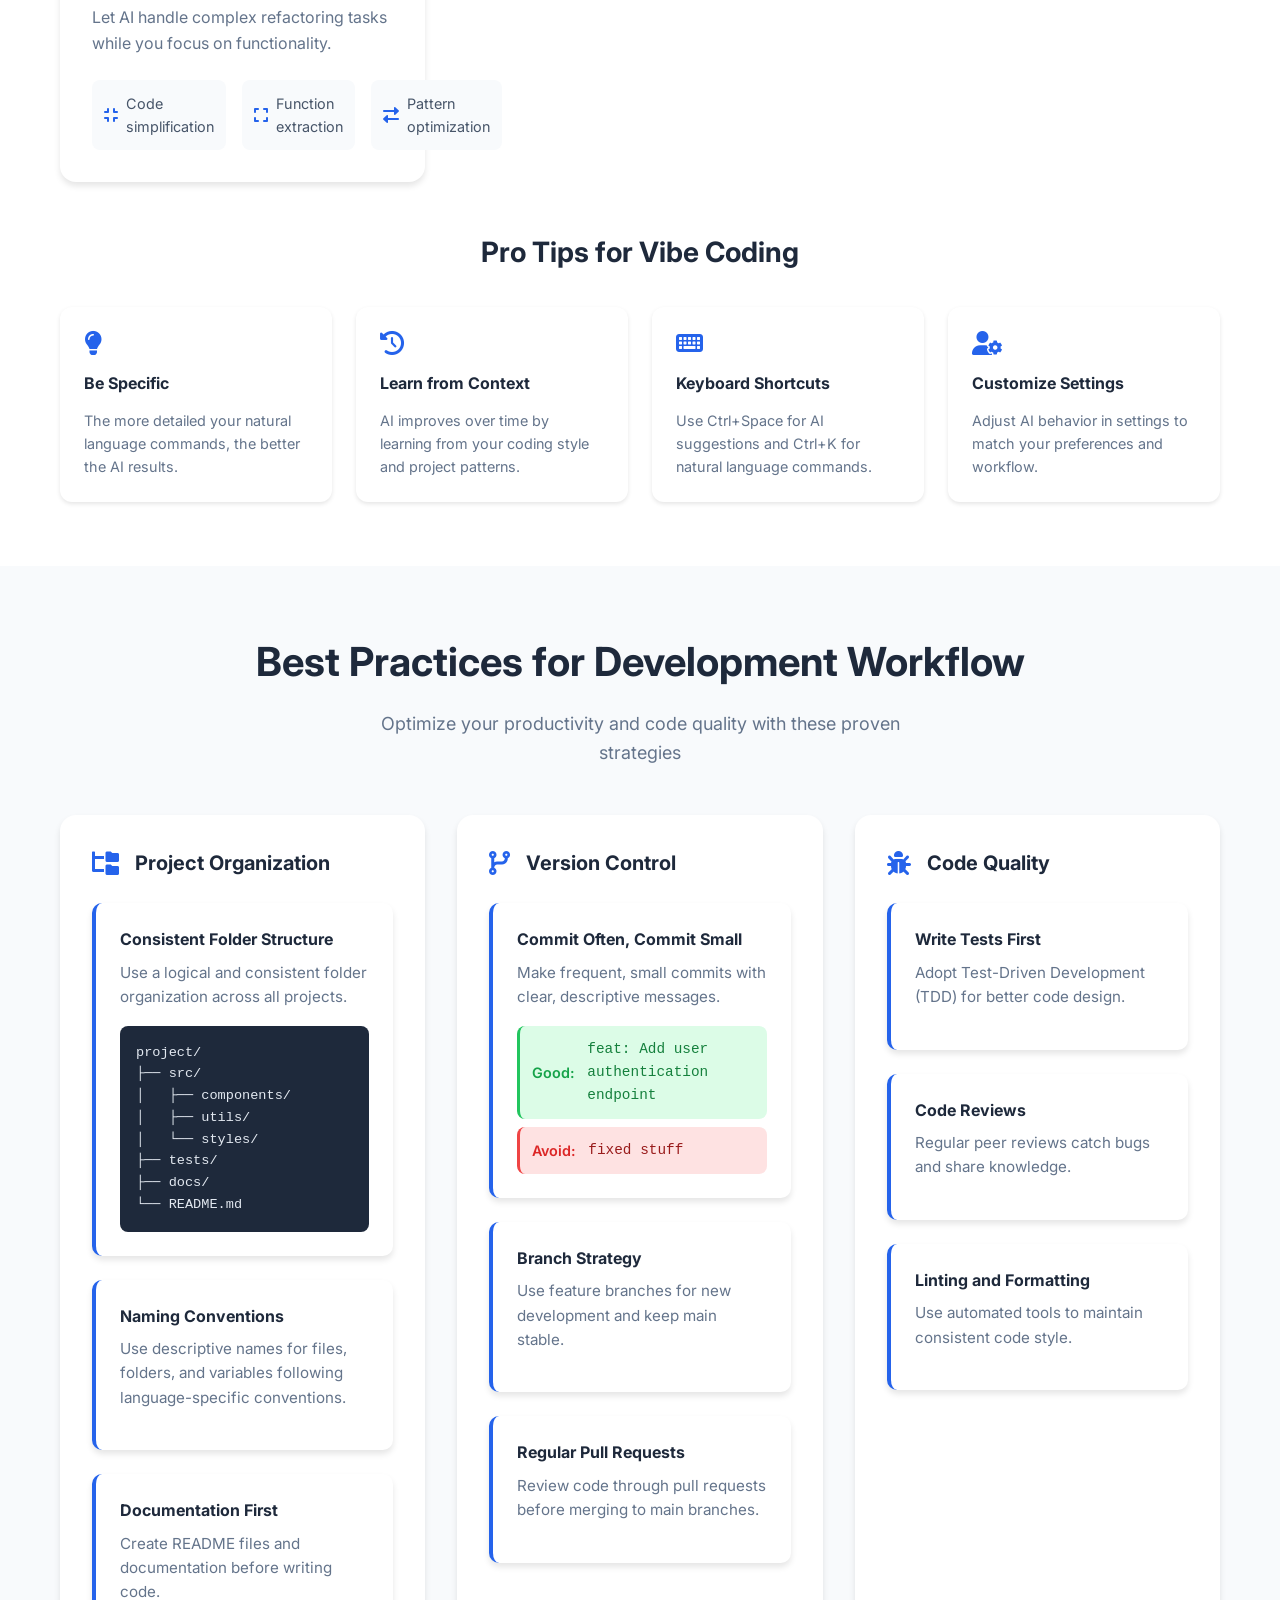
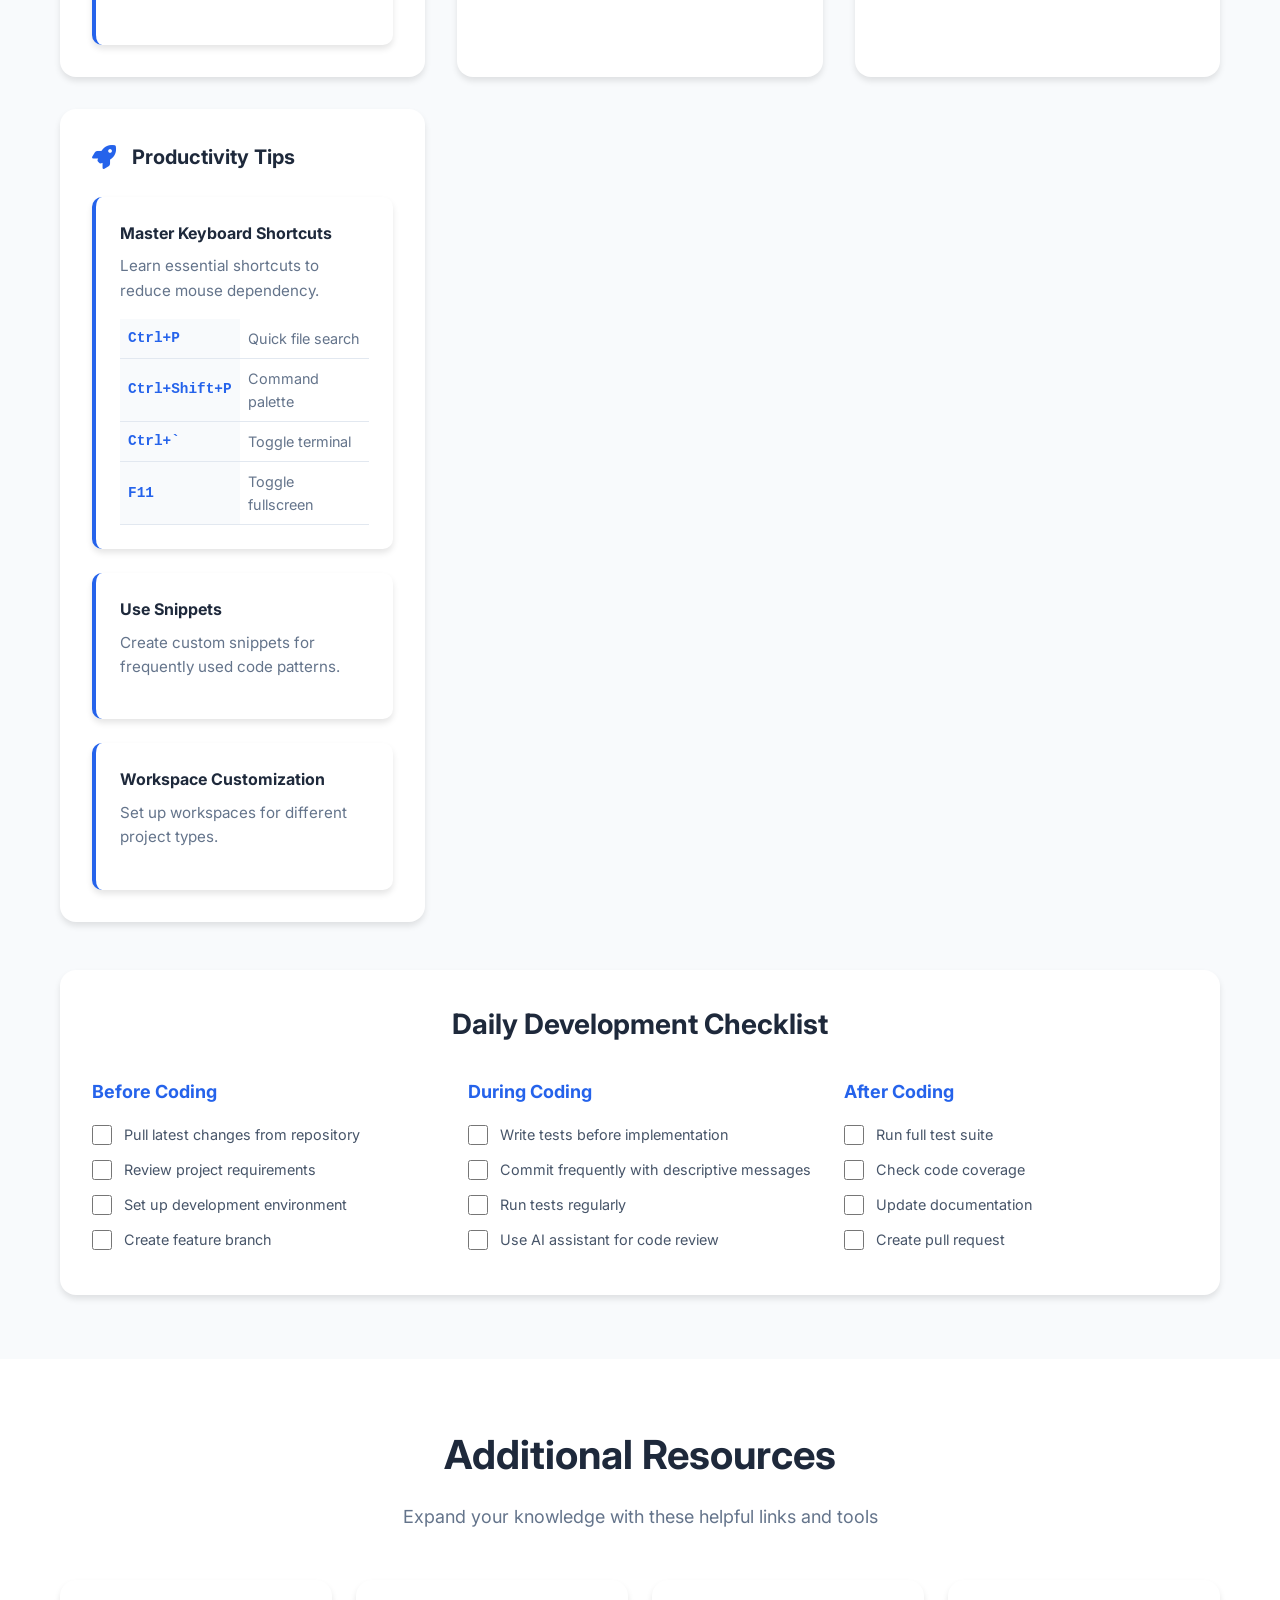
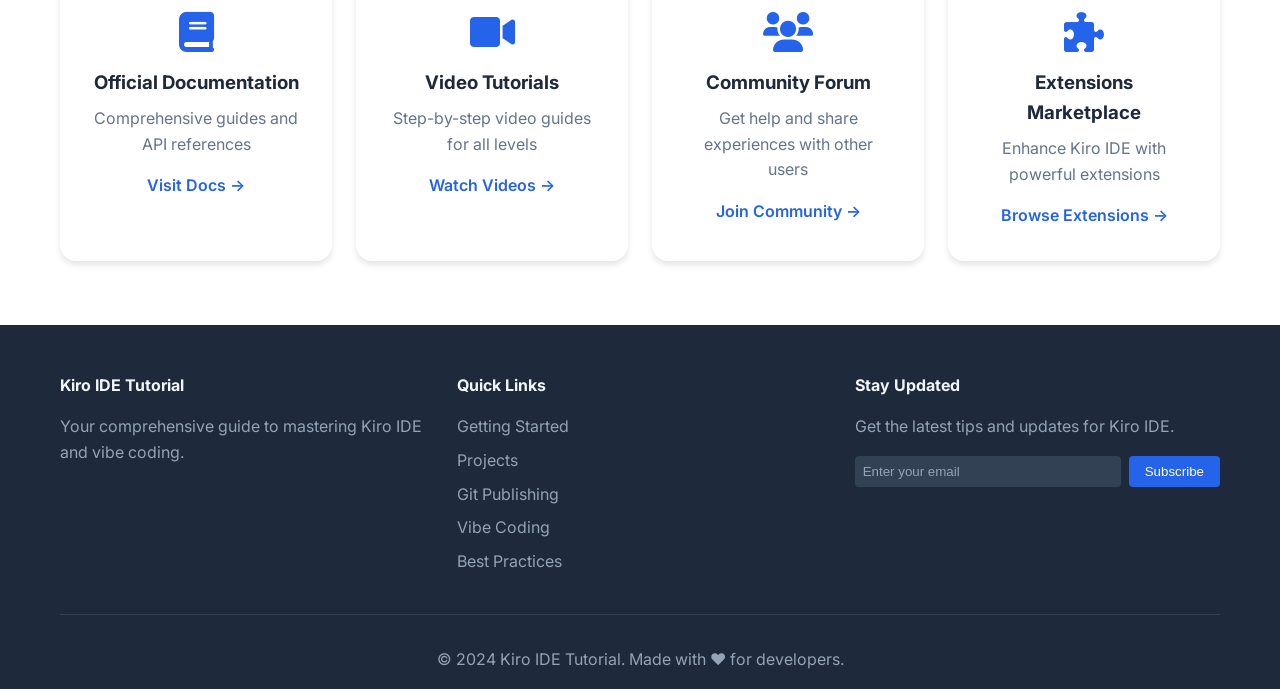
==== commit 72dc107d: "Add example prompts: photo portfolio project and Git push help sections" ====
--- a/index.html
+++ b/index.html
@@ -229,7 +229,55 @@
                     </div>
                 </div>
 
-                
+                <div class="workflow-step">
+                    <div class="step-icon">
+                        <i class="fas fa-lightbulb"></i>
+                    </div>
+                    <div class="step-content">
+                        <h3>Example Project Prompt</h3>
+                        <div class="svg-icon small">
+                            <svg viewBox="0 0 24 24" fill="#FF9800" xmlns="http://www.w3.org/2000/svg">
+                                <path d="M9 21c0 .55.45 1 1 1h4c.55 0 1-.45 1-1v-1H9v1zm3-19C8.14 2 5 5.14 5 9c0 2.38 1.19 4.47 3 5.74V17c0 .55.45 1 1 1h6c.55 0 1-.45 1-1v-2.26c1.81-1.27 3-3.36 3-5.74 0-3.86-3.14-7-7-7zm2.85 11.1l-.85.6V16h-4v-2.3l-.85-.6A4.997 4.997 0 017 9c0-2.76 2.24-5 5-5s5 2.24 5 5c0 1.63-.8 3.16-2.15 4.1z"/>
+                            </svg>
+                            <p>Project Ideas</p>
+                        </div>
+                        <div class="example-prompt">
+                            <h4>Try This Prompt:</h4>
+                            <div class="prompt-box">
+                                <code>build a web based pages showing my photos and some profile</code>
+                            </div>
+                        </div>
+                        <p>This is a perfect example of how to use vibe coding with Kiro IDE! Simply type this prompt in the AI assistant, and it will help you create a personal portfolio website.</p>
+                        <h4>How to Use This Prompt:</h4>
+                        <ul class="feature-list">
+                            <li><strong>Open a new folder</strong> in Kiro IDE for your project</li>
+                            <li><strong>Open the AI assistant</strong> (Ctrl+K or use the vibe coding panel)</li>
+                            <li><strong>Type or paste the prompt:</strong> "build a web based pages showing my photos and some profile"</li>
+                            <li><strong>Let the AI generate</strong> the HTML, CSS, and JavaScript structure</li>
+                            <li><strong>Customize and refine</strong> the generated code with your personal content</li>
+                        </ul>
+                        <div class="prompt-benefits">
+                            <div class="benefit-item">
+                                <i class="fas fa-magic"></i>
+                                <span>AI generates complete project structure</span>
+                            </div>
+                            <div class="benefit-item">
+                                <i class="fas fa-image"></i>
+                                <span>Photo gallery layout included</span>
+                            </div>
+                            <div class="benefit-item">
+                                <i class="fas fa-user"></i>
+                                <span>Profile section automatically created</span>
+                            </div>
+                            <div class="benefit-item">
+                                <i class="fas fa-mobile-alt"></i>
+                                <span>Responsive design included</span>
+                            </div>
+                        </div>
+                        <p>The AI will create a professional-looking portfolio website with image galleries, profile sections, and modern styling - all from this simple prompt!</p>
+                    </div>
+                </div>
+
             </div>
 
 
@@ -271,173 +319,127 @@
                             <span>Free SSL certificates</span>
                         </div>
                         <div class="benefit-item">
-                            <i class="fas fa-globe"></i>
-                            <span>Global CDN</span>
-                        </div>
-                    </div>
-                </div>
-            </div>
-
-            <div class="platforms-grid">
-                <!-- GitHub Pages -->
-                <div class="platform-card">
-                    <div class="platform-header">
-                        <div class="platform-icon">
-                            <svg viewBox="0 0 24 24" fill="currentColor" xmlns="http://www.w3.org/2000/svg">
-                                <path d="M12 0C5.37 0 0 5.37 0 12c0 5.31 3.435 9.795 8.205 11.385.6.105.825-.255.825-.57 0-.285-.015-1.23-.015-2.235-3.015.555-3.795-.735-4.035-1.41-.135-.345-.72-1.41-1.23-1.695-.42-.225-1.02-.78-.015-.795.945-.015 1.62.87 1.845 1.23 1.08 1.815 2.805 1.305 3.495.99.105-.78.42-1.305.765-1.605-2.67-.3-5.46-1.335-5.46-5.925 0-1.305.465-2.385 1.23-3.225-.12-.3-.54-1.53.12-3.18 0 0 1.005-.315 3.3 1.23.96-.27 1.98-.405 3-.405s2.04.135 3 .405c2.295-1.56 3.3-1.23 3.3-1.23.66 1.65.24 2.88.12 3.18.765.84 1.23 1.905 1.23 3.225 0 4.605-2.805 5.625-5.475 5.925.435.375.81 1.095.81 2.22 0 1.605-.015 2.895-.015 3.3 0 .315.225.69.825.57A12.02 12.02 0 0024 12c0-6.63-5.37-12-12-12z"/>
-                            </svg>
-                        </div>
-                        <h3>GitHub Pages</h3>
-                        <span class="platform-badge free">Free</span>
-                    </div>
-                    <div class="platform-content">
-                        <p>Perfect for static sites, documentation, and personal portfolios. Direct integration with your GitHub repositories.</p>
-                        <div class="deployment-steps">
-                            <h4>Deployment Steps:</h4>
-                            <div class="step-item">
-                                <span class="step-number">1</span>
-                                <span>Create a GitHub repository</span>
-                            </div>
-                            <div class="step-item">
-                                <span class="step-number">2</span>
-                                <span>Push your code to main branch</span>
-                            </div>
-                            <div class="step-item">
-                                <span class="step-number">3</span>
-                                <span>Go to Settings > Pages</span>
-                            </div>
-                            <div class="step-item">
-                                <span class="step-number">4</span>
-                                <span>Select source branch (main)</span>
-                            </div>
-                            <div class="step-item">
-                                <span class="step-number">5</span>
-                                <span>Save and wait for deployment</span>
-                            </div>
-                        </div>
-                        <div class="platform-features">
-                            <div class="feature-tag">Custom domains</div>
-                            <div class="feature-tag">Automatic HTTPS</div>
-                            <div class="feature-tag">Jekyll support</div>
-                        </div>
-                    </div>
-                </div>
-
-
-            </div>
-
-            <div class="workflow-comparison">
-                <h3>Platform Comparison</h3>
-                <div class="comparison-table">
-                    <table>
-                        <thead>
-                            <tr>
-                                <th>Feature</th>
-                                <th>GitHub Pages</th>
-                            </tr>
-                        </thead>
-                        <tbody>
-                            <tr>
-                                <td>Cost</td>
-                                <td>Completely Free</td>
-                            </tr>
-                            <tr>
-                                <td>Build Time</td>
-                                <td>2-10 minutes</td>
-                            </tr>
-                            <tr>
-                                <td>Custom Domain</td>
-                                <td>✓ Free</td>
-                            </tr>
-                            <tr>
-                                <td>Serverless Functions</td>
-                                <td>✗</td>
-                            </tr>
-                            <tr>
-                                <td>Form Handling</td>
-                                <td>✗</td>
-                            </tr>
-                            <tr>
-                                <td>Analytics</td>
-                                <td>✗</td>
-                            </tr>
-                        </tbody>
-                    </table>
-                </div>
-            </div>
-
-            <div class="deployment-workflows">
-                <h3>Common Deployment Workflows</h3>
-                <div class="workflow-grid">
-                    <div class="workflow-card">
-                        <div class="workflow-icon">
+                            <i class="fas fa-cogs"></i>
+                            <h4>Build Optimization</h4>
+                            <p>Optimize assets and enable compression for faster load times.</p>
+                        </div>
+                    </div>
+                </div>
+            </div>
+
+            <div class="push-files-section">
+                <h3>Push Your Files</h3>
+                <div class="push-intro">
+                    <div class="push-illustration">
+                        <div class="svg-icon medium">
                             <svg viewBox="0 0 24 24" fill="#4CAF50" xmlns="http://www.w3.org/2000/svg">
+                                <path d="M9 16.17L4.83 12l-1.42 1.41L9 19 21 7l-1.41-1.41z"/>
                                 <path d="M12 2C6.48 2 2 6.48 2 12s4.48 10 10 10 10-4.48 10-10S17.52 2 12 2zm-2 15l-5-5 1.41-1.41L10 14.17l7.59-7.59L19 8l-9 9z"/>
                             </svg>
-                        </div>
-                        <h4>Static Site Workflow</h4>
-                        <p>Perfect for portfolios, blogs, and documentation sites.</p>
-                        <div class="workflow-steps">
-                            <div class="mini-step">Build static files</div>
-                            <div class="mini-step">Push to Git</div>
-                            <div class="mini-step">Auto-deploy</div>
-                        </div>
-                    </div>
-
-                    <div class="workflow-card">
-                        <div class="workflow-icon">
-                            <svg viewBox="0 0 24 24" fill="#2196F3" xmlns="http://www.w3.org/2000/svg">
-                                <path d="M12 2l3.09 6.26L22 9.27l-5 4.87 1.18 6.88L12 17.77l-6.18 3.25L7 14.14 2 9.27l6.91-1.01L12 2z"/>
-                            </svg>
-                        </div>
-                        <h4>Jamstack Workflow</h4>
-                        <p>Modern web architecture with APIs and static generation.</p>
-                        <div class="workflow-steps">
-                            <div class="mini-step">Headless CMS</div>
-                            <div class="mini-step">Static generation</div>
-                            <div class="mini-step">CDN deployment</div>
-                        </div>
-                    </div>
-
-                    <div class="workflow-card">
-                        <div class="workflow-icon">
-                            <svg viewBox="0 0 24 24" fill="#FF9800" xmlns="http://www.w3.org/2000/svg">
-                                <path d="M19 3h-4.18C14.4 1.84 13.3 1 12 1c-1.3 0-2.4.84-2.82 2H5c-1.1 0-2 .9-2 2v14c0 1.1.9 2 2 2h14c1.1 0 2-.9 2-2V5c0-1.1-.9-2-2-2zm-7 0c.55 0 1 .45 1 1s-.45 1-1 1-1-.45-1-1 .45-1 1-1zm2 14H7v-2h7v2zm3-4H7v-2h10v2zm0-4H7V7h10v2z"/>
-                            </svg>
-                        </div>
-                        <h4>Full-Stack Workflow</h4>
-                        <p>Serverless functions with frontend applications.</p>
-                        <div class="workflow-steps">
-                            <div class="mini-step">API endpoints</div>
-                            <div class="mini-step">Database integration</div>
-                            <div class="mini-step">Edge deployment</div>
-                        </div>
-                    </div>
-                </div>
-            </div>
-
-            <div class="best-practices">
-                <h3>Git Publishing Best Practices</h3>
-                <div class="practices-grid">
-                    <div class="practice-item">
-                        <i class="fas fa-code-branch"></i>
-                        <h4>Use Branching Strategy</h4>
-                        <p>Maintain separate branches for development, staging, and production environments.</p>
-                    </div>
-                    <div class="practice-item">
-                        <i class="fas fa-shield-alt"></i>
-                        <h4>Environment Variables</h4>
-                        <p>Store sensitive data in environment variables, never commit them to Git.</p>
-                    </div>
-                    <div class="practice-item">
-                        <i class="fas fa-file-alt"></i>
-                        <h4>README Documentation</h4>
-                        <p>Include deployment instructions and project setup in your README.</p>
-                    </div>
-                    <div class="practice-item">
-                        <i class="fas fa-cogs"></i>
-                        <h4>Build Optimization</h4>
-                        <p>Optimize assets and enable compression for faster load times.</p>
+                            <p>Push to Git</p>
+                        </div>
+                    </div>
+                    <div class="push-description">
+                        <p>Once you've created your project, the final step is to push your files to a Git repository to deploy them to the web.</p>
+                    </div>
+                </div>
+
+                <div class="example-prompt">
+                    <h4>Use This Prompt:</h4>
+                    <div class="prompt-box">
+                        <code>help me push the files</code>
+                    </div>
+                </div>
+
+                <div class="push-workflow">
+                    <h4>What This Does:</h4>
+                    <p>When you use this prompt with Kiro's vibe coding, the AI assistant will help you:</p>
+                    <ul class="feature-list">
+                        <li><strong>Initialize Git repository:</strong> Set up Git tracking in your project folder</li>
+                        <li><strong>Add files to staging:</strong> Prepare your files for commit</li>
+                        <li><strong>Create commits:</strong> Save your changes with descriptive messages</li>
+                        <li><strong>Connect to remote:</strong> Link your local repository to GitHub/GitLab</li>
+                        <li><strong>Push to remote:</strong> Upload your code to trigger deployment</li>
+                    </ul>
+                </div>
+
+                <div class="kiro-git-help">
+                    <h4>How Kiro Helps with Git Commands:</h4>
+                    <div class="git-help-grid">
+                        <div class="git-help-item">
+                            <div class="command-example">
+                                <code>git init</code>
+                            </div>
+                            <p>Kiro will initialize a new Git repository in your project folder</p>
+                        </div>
+                        <div class="git-help-item">
+                            <div class="command-example">
+                                <code>git add .</code>
+                            </div>
+                            <p>Adds all your files to the staging area for the next commit</p>
+                        </div>
+                        <div class="git-help-item">
+                            <div class="command-example">
+                                <code>git commit -m "Initial commit"</code>
+                            </div>
+                            <p>Creates a commit with a descriptive message about your changes</p>
+                        </div>
+                        <div class="git-help-item">
+                            <div class="command-example">
+                                <code>git remote add origin [URL]</code>
+                            </div>
+                            <p>Connects your local repository to your GitHub/GitLab repository</p>
+                        </div>
+                        <div class="git-help-item">
+                            <div class="command-example">
+                                <code>git push -u origin main</code>
+                            </div>
+                            <p>Uploads your commits to the remote repository to trigger deployment</p>
+                        </div>
+                    </div>
+                </div>
+
+                <div class="push-benefits">
+                    <h4>Benefits of Using Kiro for Git Operations:</h4>
+                    <div class="benefits-list">
+                        <div class="benefit-item">
+                            <i class="fas fa-robot"></i>
+                            <span>AI-generated Git commands based on your project structure</span>
+                        </div>
+                        <div class="benefit-item">
+                            <i class="fas fa-shield-alt"></i>
+                            <span>Automatic .gitignore creation to exclude unnecessary files</span>
+                        </div>
+                        <div class="benefit-item">
+                            <i class="fas fa-history"></i>
+                            <span>Smart commit messages that describe your changes</span>
+                        </div>
+                        <div class="benefit-item">
+                            <i class="fas fa-sync"></i>
+                            <span>Seamless integration with deployment platforms</span>
+                        </div>
+                    </div>
+                </div>
+
+                <div class="quick-start-example">
+                    <h4>Complete Workflow Example:</h4>
+                    <div class="workflow-steps-compact">
+                        <div class="compact-step">
+                            <span class="step-number">1</span>
+                            <span>Create your project using vibe coding</span>
+                        </div>
+                        <div class="compact-step">
+                            <span class="step-number">2</span>
+                            <span>Type "help me push the files" in the AI assistant</span>
+                        </div>
+                        <div class="compact-step">
+                            <span class="step-number">3</span>
+                            <span>Follow AI-generated Git commands step by step</span>
+                        </div>
+                        <div class="compact-step">
+                            <span class="step-number">4</span>
+                            <span>Watch your site go live automatically!</span>
+                        </div>
                     </div>
                 </div>
             </div>
--- a/styles.css
+++ b/styles.css
@@ -1527,4 +1527,209 @@
         opacity: 1;
         transform: translateX(0);
     }
+}
+
+/* Example Project Prompt Section */
+.example-prompt {
+    margin: 2rem 0;
+    padding: 1.5rem;
+    background: #f0f9ff;
+    border-radius: 10px;
+    border-left: 4px solid #0ea5e9;
+}
+
+.prompt-box {
+    background: #1e293b;
+    color: #f1f5f9;
+    padding: 1rem 1.5rem;
+    border-radius: 8px;
+    font-family: 'Courier New', monospace;
+    font-size: 1.1rem;
+    margin: 1rem 0;
+    border: 1px solid #334155;
+    box-shadow: 0 4px 6px rgba(0, 0, 0, 0.1);
+}
+
+.prompt-box code {
+    background: none;
+    color: inherit;
+    padding: 0;
+    font-size: inherit;
+}
+
+.prompt-benefits {
+    display: grid;
+    grid-template-columns: repeat(auto-fit, minmax(200px, 1fr));
+    gap: 1rem;
+    margin-top: 1.5rem;
+}
+
+.benefit-item {
+    display: flex;
+    align-items: center;
+    gap: 0.75rem;
+    padding: 0.75rem;
+    background: #fff;
+    border-radius: 6px;
+    box-shadow: 0 2px 4px rgba(0, 0, 0, 0.1);
+}
+
+.benefit-item i {
+    color: #0ea5e9;
+    font-size: 1.2rem;
+}
+
+/* Push Files Section */
+.push-files-section {
+    margin-top: 3rem;
+    padding: 2rem;
+    background: #f8fafc;
+    border-radius: 15px;
+    border: 2px solid #e2e8f0;
+}
+
+.push-intro {
+    display: grid;
+    grid-template-columns: auto 1fr;
+    gap: 2rem;
+    align-items: center;
+    margin-bottom: 2rem;
+}
+
+.push-illustration {
+    text-align: center;
+}
+
+.push-description {
+    font-size: 1.1rem;
+    color: #475569;
+}
+
+.push-workflow {
+    margin: 2rem 0;
+}
+
+.push-workflow h4 {
+    color: #1e293b;
+    margin-bottom: 1rem;
+}
+
+.git-help-grid {
+    display: grid;
+    grid-template-columns: repeat(auto-fit, minmax(280px, 1fr));
+    gap: 1rem;
+    margin: 1.5rem 0;
+}
+
+.git-help-item {
+    background: #fff;
+    padding: 1rem;
+    border-radius: 8px;
+    border-left: 3px solid #4CAF50;
+    box-shadow: 0 2px 4px rgba(0, 0, 0, 0.1);
+}
+
+.command-example {
+    background: #1e293b;
+    color: #f1f5f9;
+    padding: 0.5rem 0.75rem;
+    border-radius: 4px;
+    font-family: 'Courier New', monospace;
+    font-size: 0.9rem;
+    margin-bottom: 0.5rem;
+    display: inline-block;
+}
+
+.command-example code {
+    background: none;
+    color: inherit;
+    padding: 0;
+    font-size: inherit;
+}
+
+.git-help-item p {
+    color: #64748b;
+    font-size: 0.9rem;
+    margin: 0;
+}
+
+.benefits-list {
+    display: grid;
+    grid-template-columns: repeat(auto-fit, minmax(250px, 1fr));
+    gap: 1rem;
+    margin: 1.5rem 0;
+}
+
+.benefits-list .benefit-item {
+    background: #fff;
+    padding: 1rem;
+    border-radius: 8px;
+    border-left: 3px solid #4CAF50;
+    box-shadow: 0 2px 4px rgba(0, 0, 0, 0.1);
+}
+
+.benefits-list .benefit-item i {
+    color: #4CAF50;
+    font-size: 1.2rem;
+}
+
+.benefits-list .benefit-item span {
+    color: #475569;
+    font-size: 0.95rem;
+}
+
+.workflow-steps-compact {
+    display: flex;
+    flex-direction: column;
+    gap: 0.75rem;
+    margin-top: 1rem;
+}
+
+.compact-step {
+    display: flex;
+    align-items: center;
+    gap: 1rem;
+    padding: 0.75rem;
+    background: #fff;
+    border-radius: 6px;
+    box-shadow: 0 2px 4px rgba(0, 0, 0, 0.1);
+    border-left: 3px solid #4CAF50;
+}
+
+.compact-step .step-number {
+    display: flex;
+    align-items: center;
+    justify-content: center;
+    width: 28px;
+    height: 28px;
+    background: #4CAF50;
+    color: white;
+    border-radius: 50%;
+    font-size: 0.9rem;
+    font-weight: 600;
+    flex-shrink: 0;
+}
+
+.compact-step span:not(.step-number) {
+    color: #475569;
+}
+
+/* Responsive adjustments for new sections */
+@media (max-width: 768px) {
+    .push-intro {
+        grid-template-columns: 1fr;
+        text-align: center;
+    }
+    
+    .prompt-benefits {
+        grid-template-columns: 1fr;
+    }
+    
+    .git-help-grid {
+        grid-template-columns: 1fr;
+    }
+    
+    .benefits-list {
+        grid-template-columns: 1fr;
+    }
 }
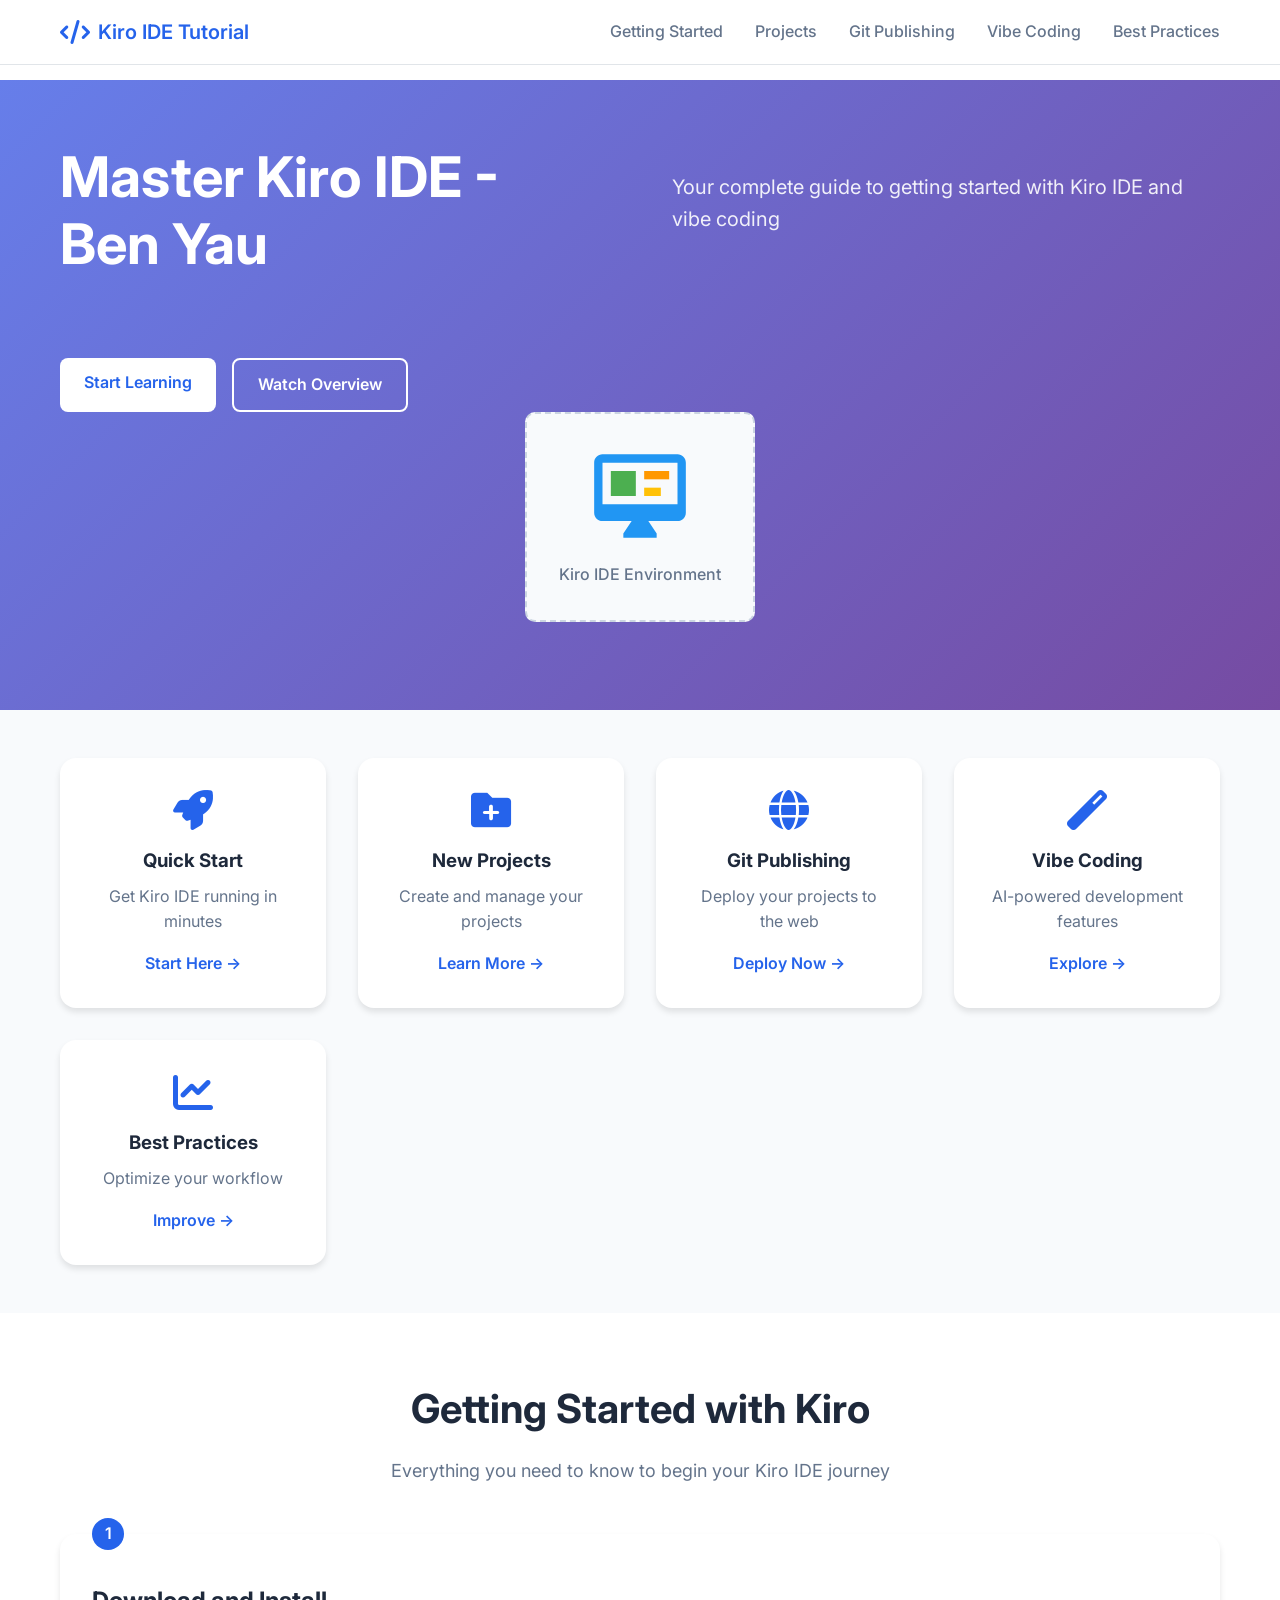
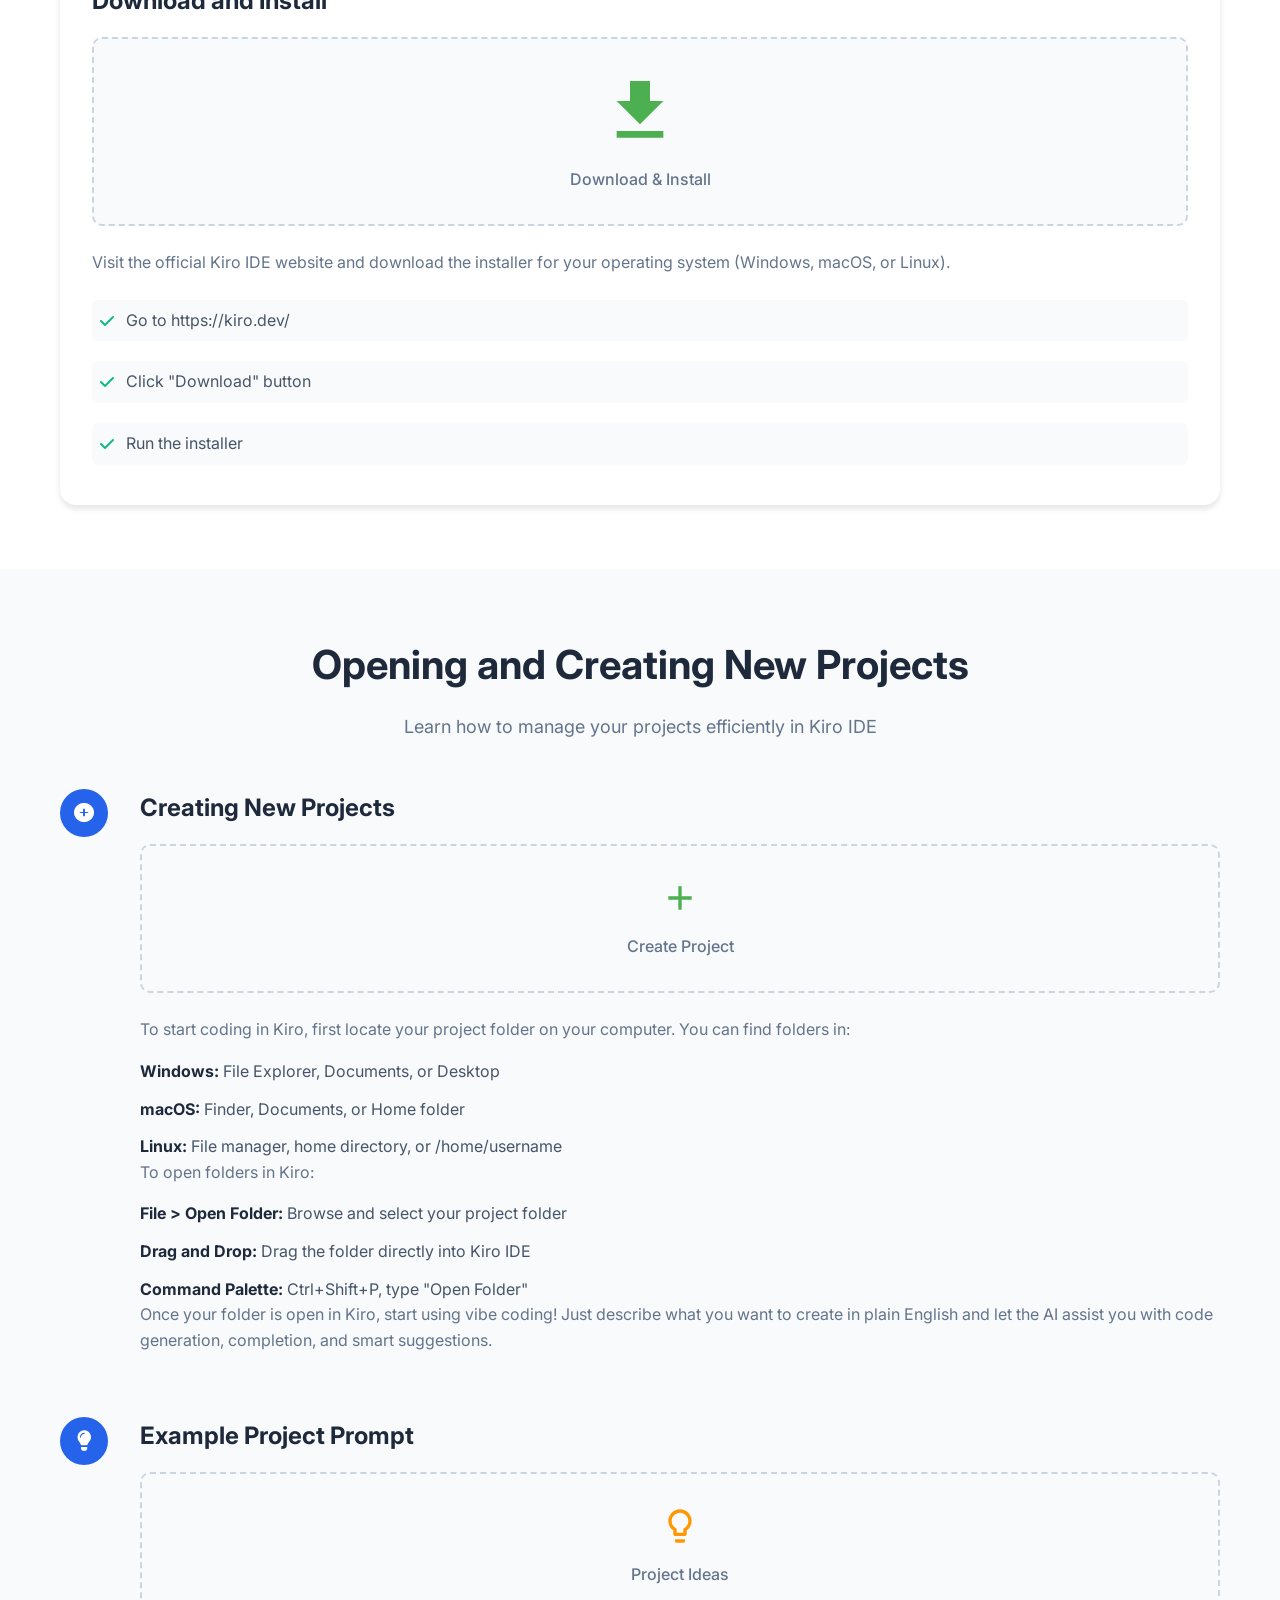
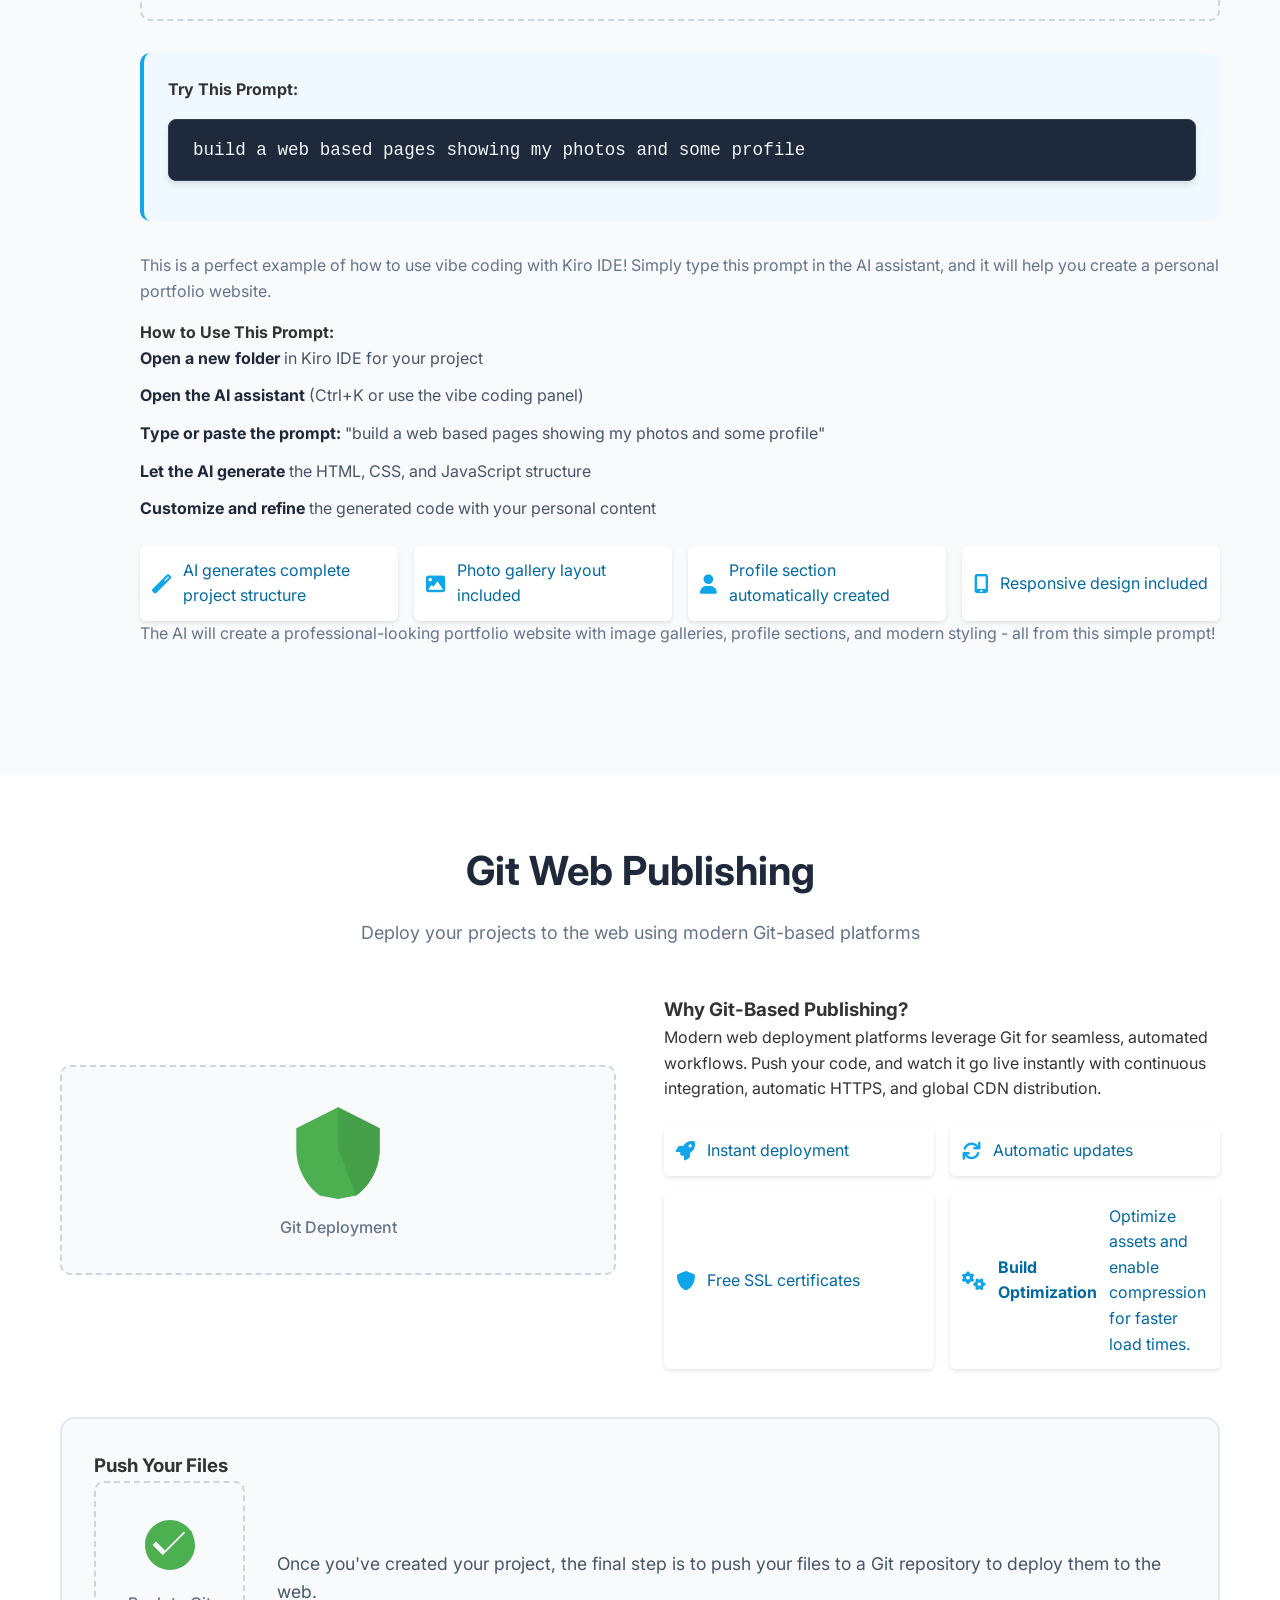
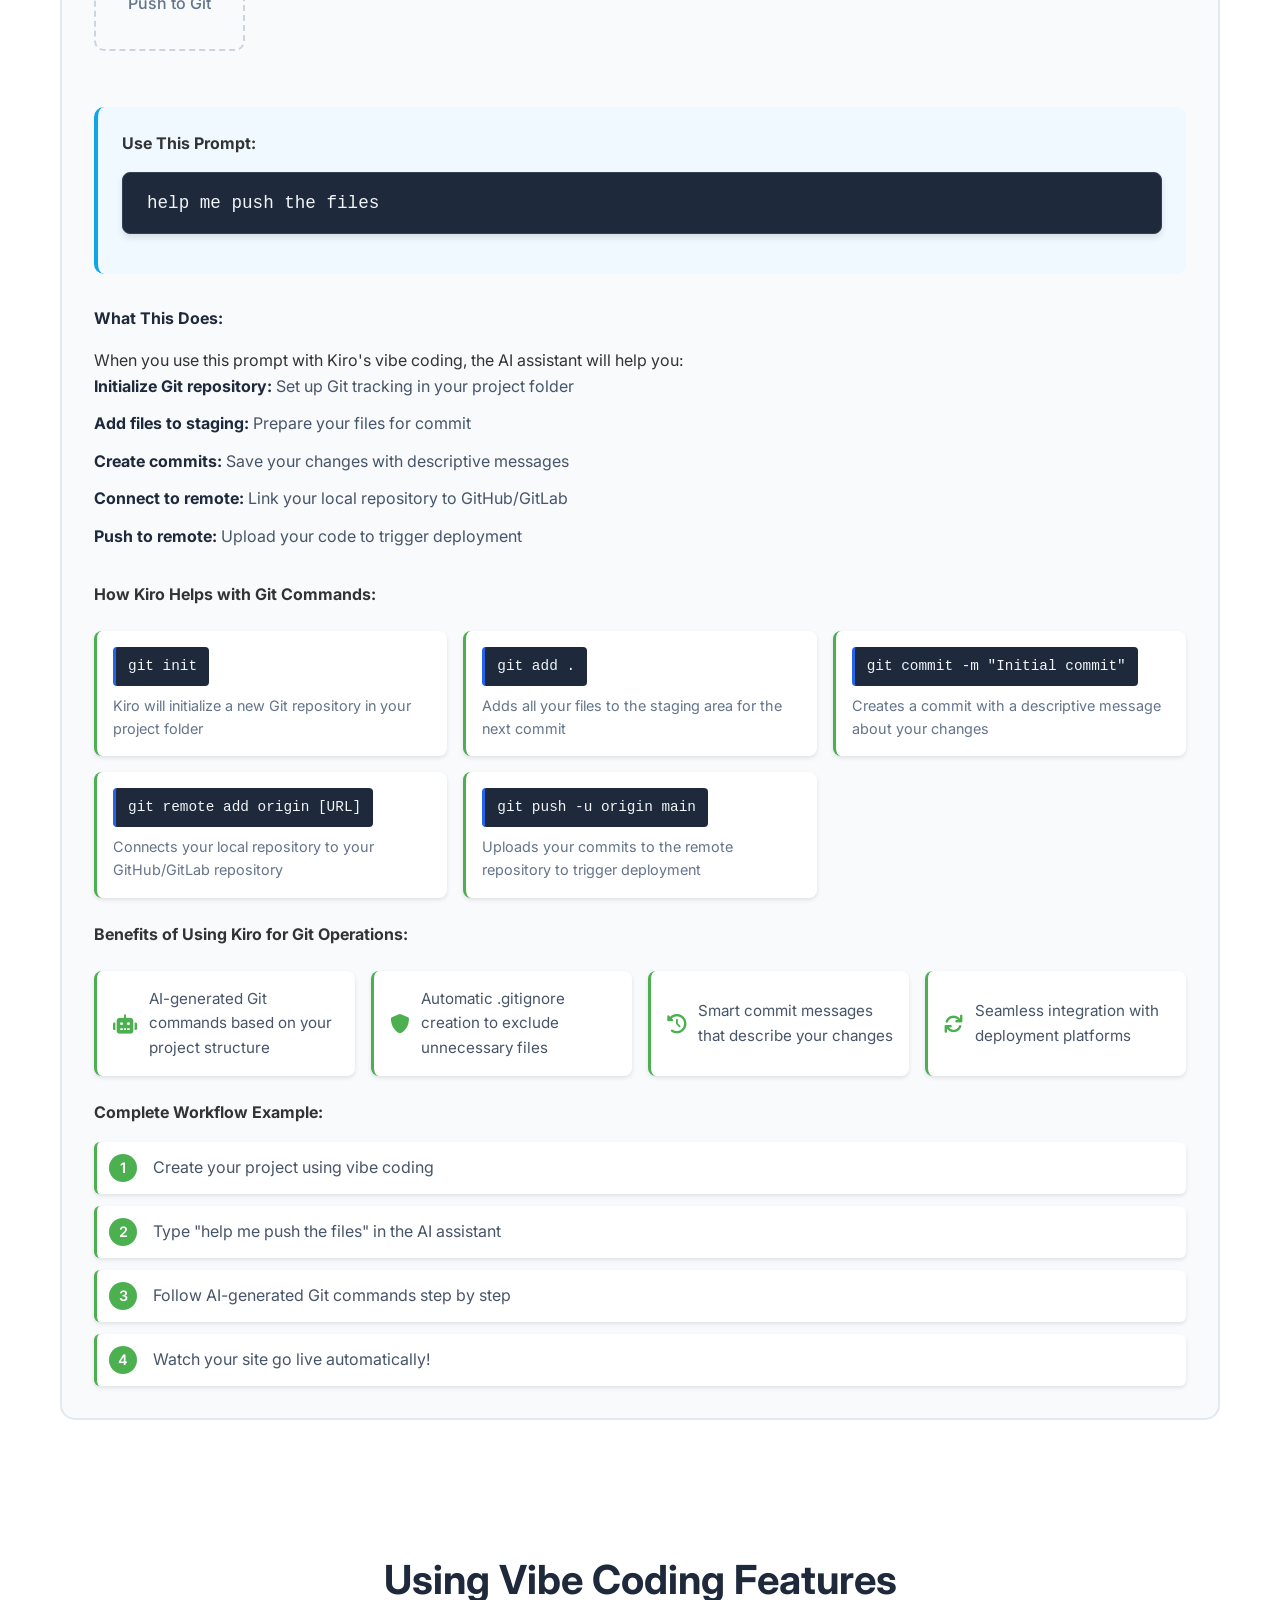
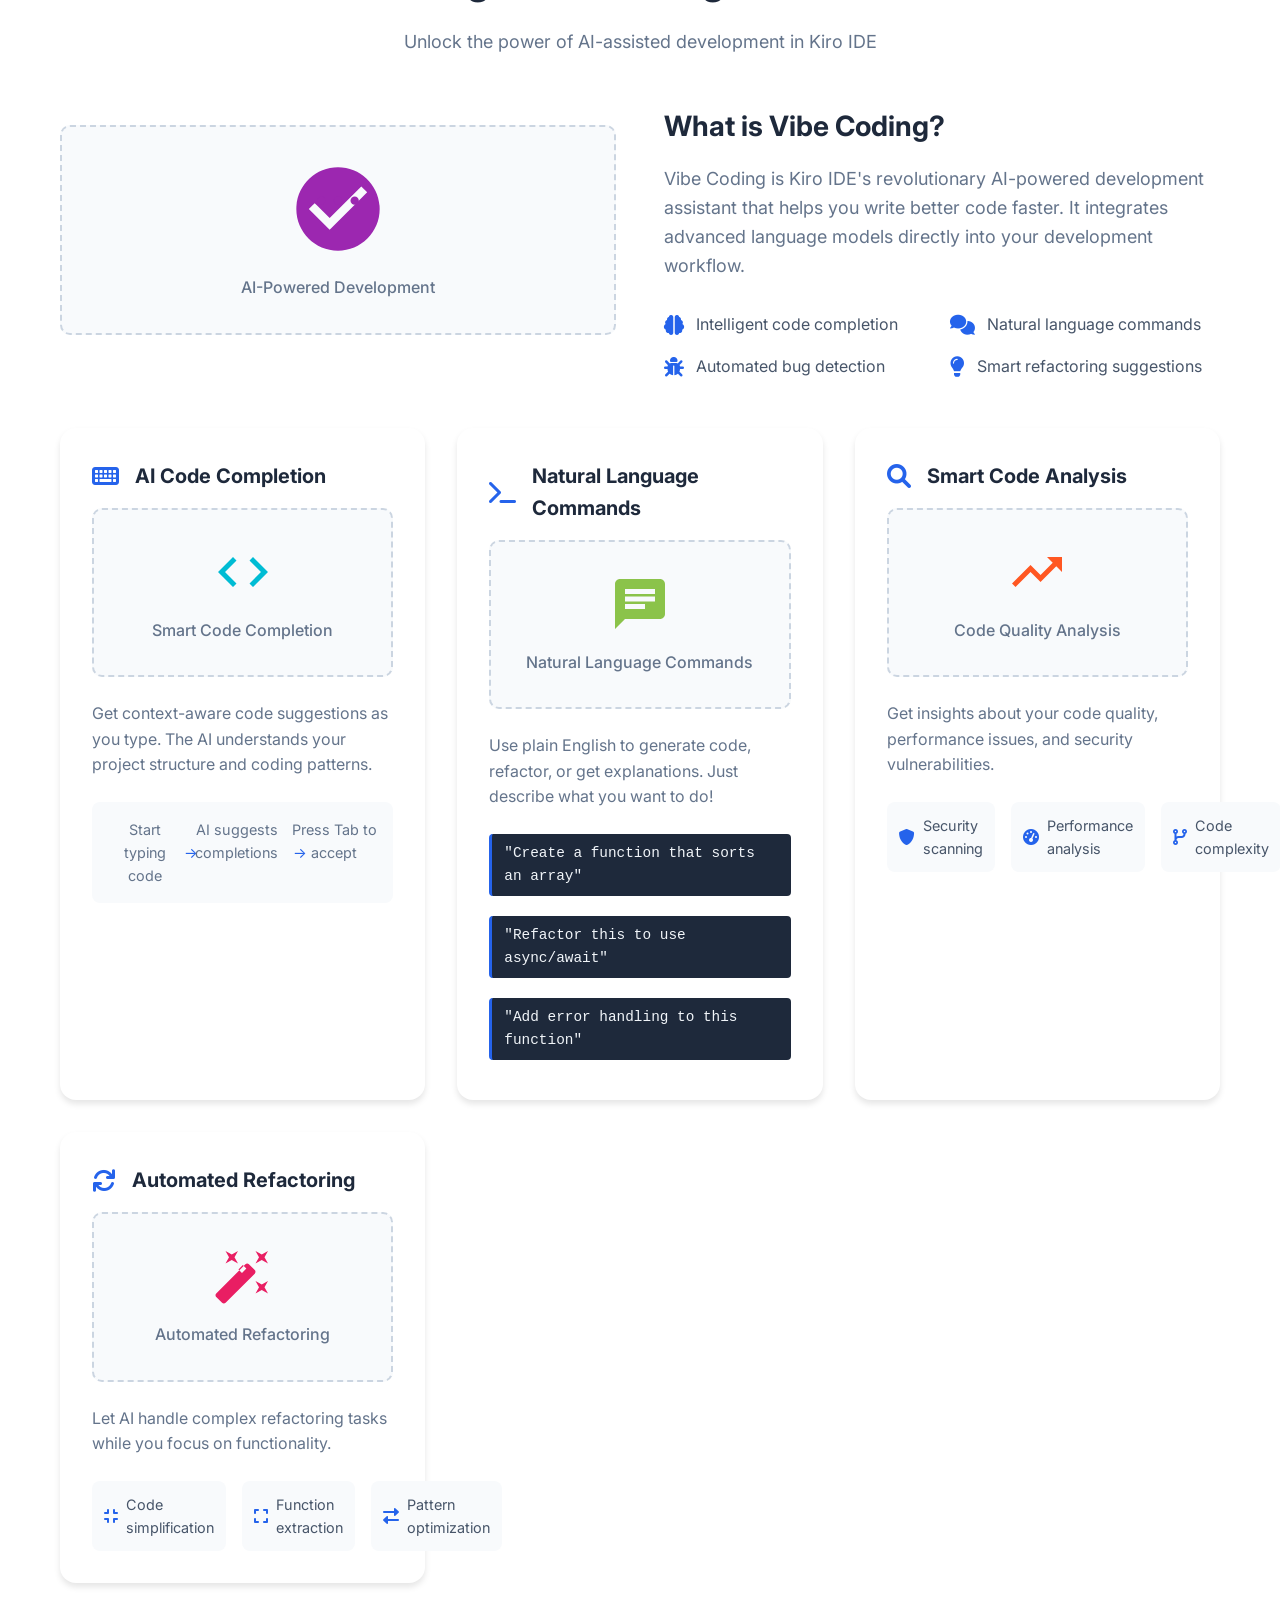
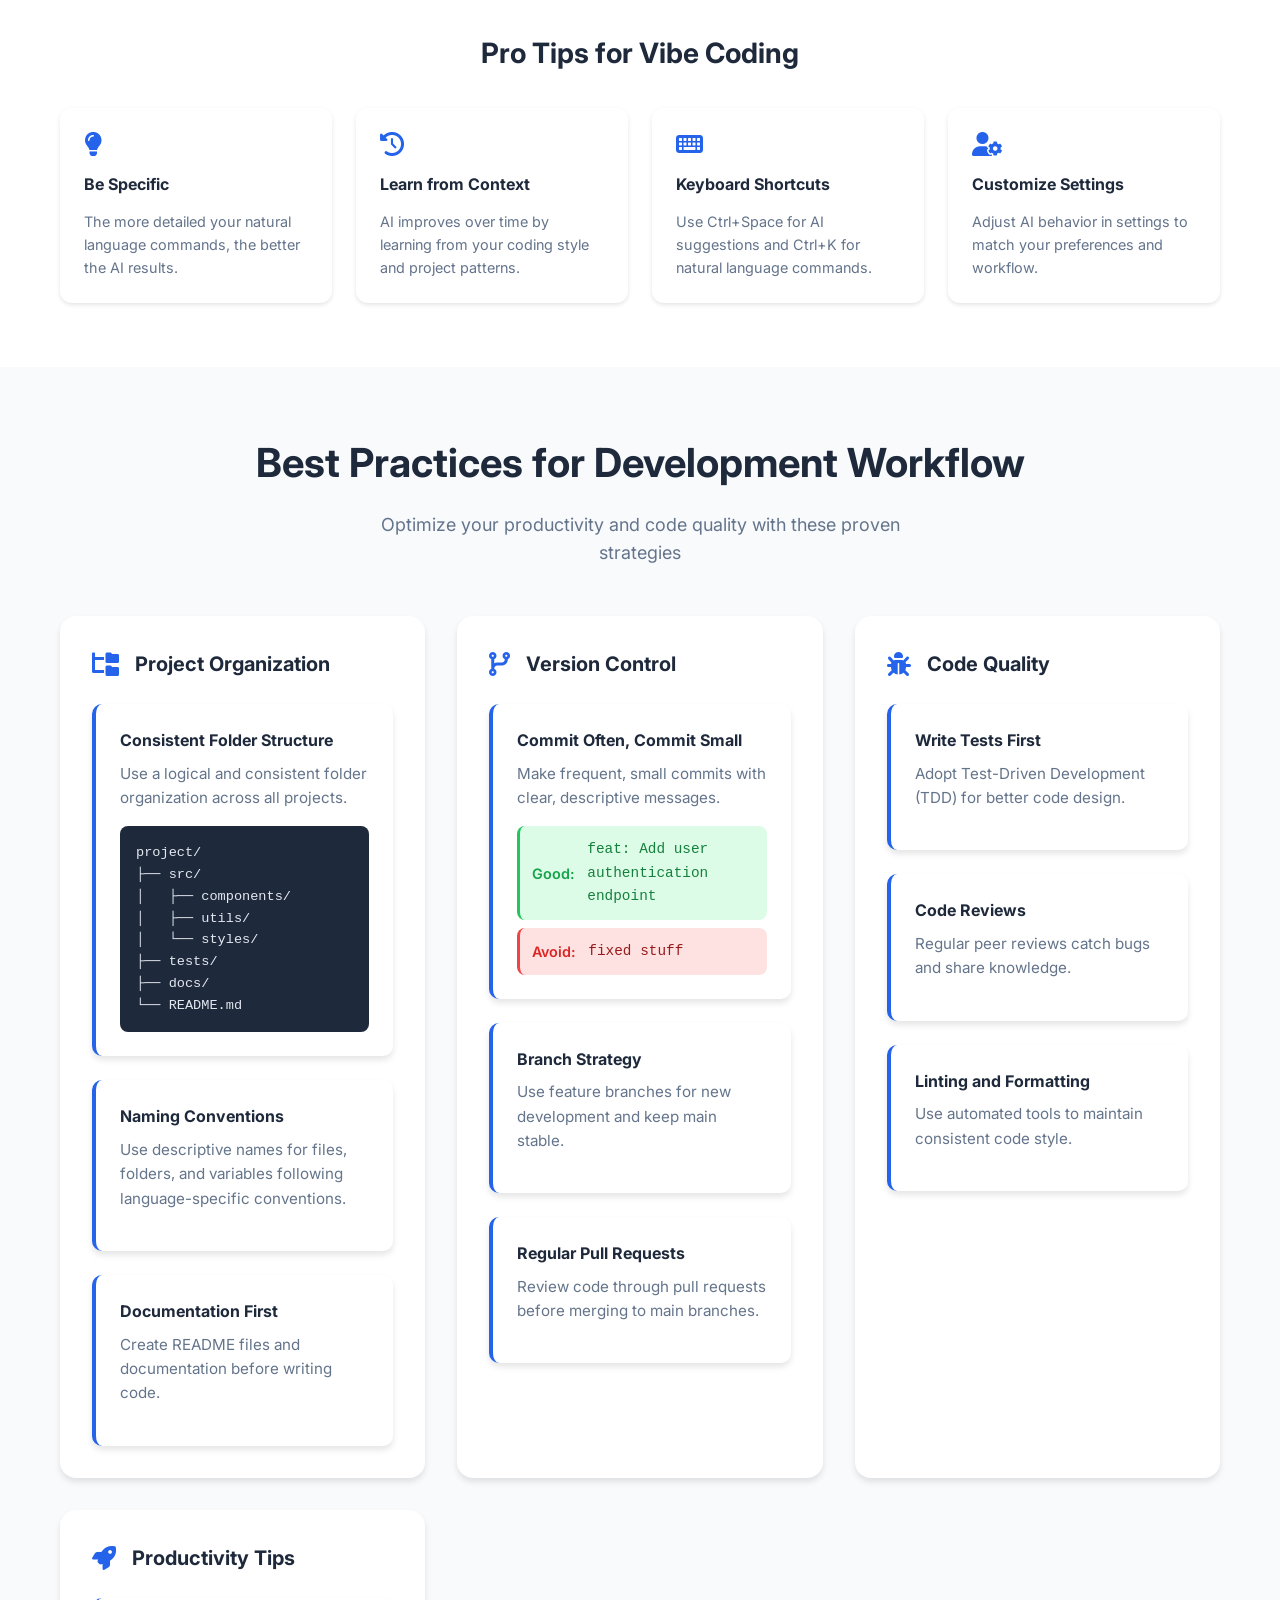
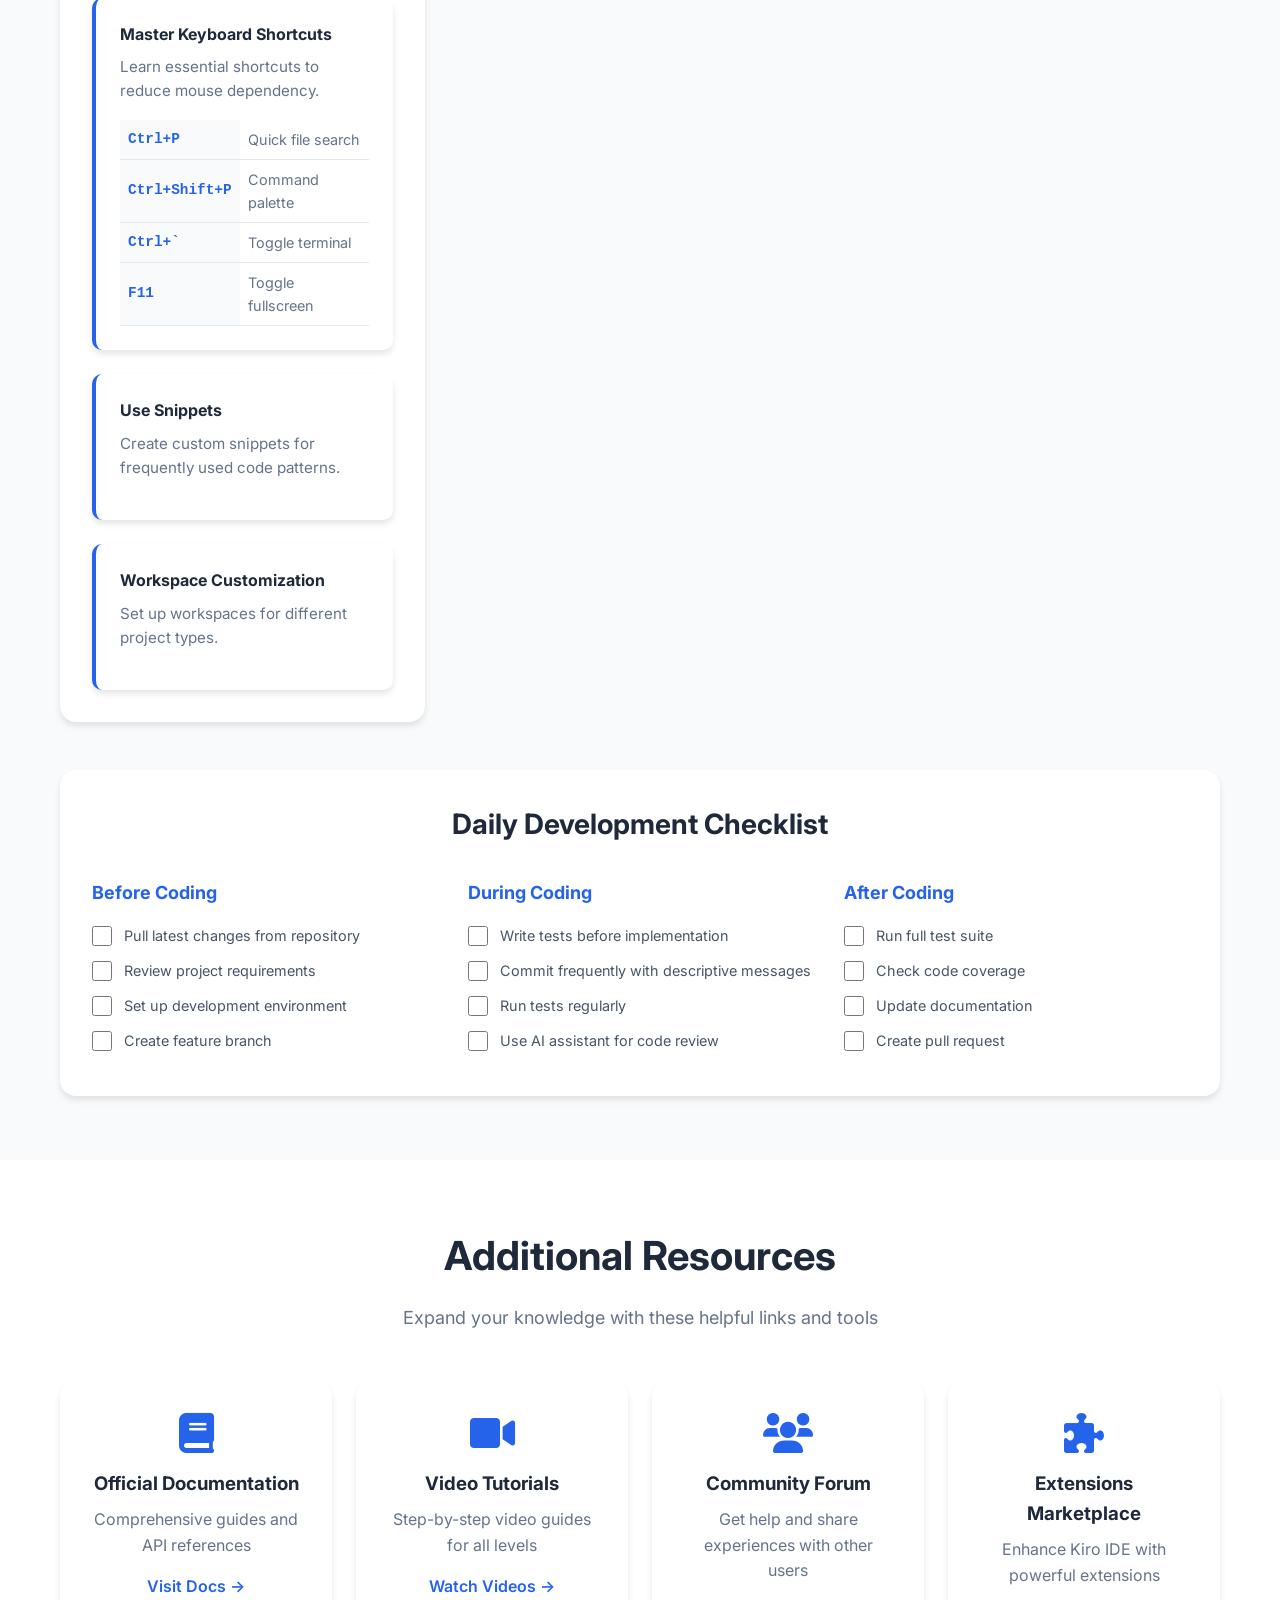
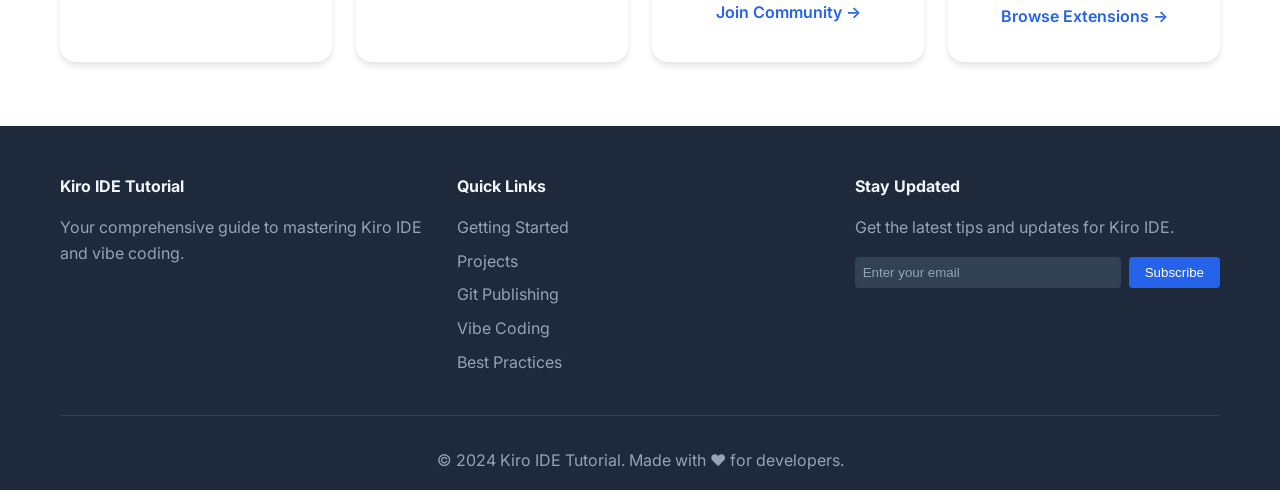
==== commit 26384817: "Update tutorial: Change to kiro.dev, remove setup sections, add Ben Yau to title" ====
--- a/index.html
+++ b/index.html
@@ -36,7 +36,7 @@
     <!-- Hero Section -->
     <section class="hero">
         <div class="hero-content">
-            <h1>Master Kiro IDE</h1>
+            <h1>Master Kiro IDE - Ben Yau</h1>
             <p class="hero-subtitle">Your complete guide to getting started with Kiro IDE and vibe coding</p>
             <div class="hero-buttons">
                 <a href="#getting-started" class="btn btn-primary">Start Learning</a>
@@ -116,7 +116,7 @@
                     <div class="step-list">
                         <div class="step-item">
                             <i class="fas fa-check"></i>
-                            <span>Go to kiro-ide.com</span>
+                            <span>Go to https://kiro.dev/</span>
                         </div>
                         <div class="step-item">
                             <i class="fas fa-check"></i>
@@ -129,63 +129,9 @@
                     </div>
                 </div>
 
-                <div class="tutorial-card">
-                    <div class="card-number">2</div>
-                    <h3>First Launch Setup</h3>
-                    <div class="svg-icon">
-                        <svg viewBox="0 0 24 24" fill="#2196F3" xmlns="http://www.w3.org/2000/svg">
-                            <path d="M19.14,12.94c0.04-0.3,0.06-0.61,0.06-0.94c0-0.32-0.02-0.64-0.07-0.94l2.03-1.58c0.18-0.14,0.23-0.41,0.12-0.61 l-1.92-3.32c-0.12-0.22-0.37-0.29-0.59-0.22l-2.39,0.96c-0.5-0.38-1.03-0.7-1.62-0.94L14.4,2.81c-0.04-0.24-0.24-0.41-0.48-0.41 h-3.84c-0.24,0-0.43,0.17-0.47,0.41L9.25,5.35C8.66,5.59,8.12,5.92,7.63,6.29L5.24,5.33c-0.22-0.08-0.47,0-0.59,0.22L2.74,8.87 C2.62,9.08,2.66,9.34,2.86,9.48l2.03,1.58C4.84,11.36,4.8,11.69,4.8,12s0.02,0.64,0.07,0.94l-2.03,1.58 c-0.18,0.14-0.23,0.41-0.12,0.61l1.92,3.32c0.12,0.22,0.37,0.29,0.59,0.22l2.39-0.96c0.5,0.38,1.03,0.7,1.62,0.94l0.36,2.54 c0.05,0.24,0.24,0.41,0.48,0.41h3.84c0.24,0,0.44-0.17,0.47-0.41l0.36-2.54c0.59-0.24,1.13-0.56,1.62-0.94l2.39,0.96 c0.22,0.08,0.47,0,0.59-0.22l1.92-3.32c0.12-0.22,0.07-0.47-0.12-0.61L19.14,12.94z M12,15.6c-1.98,0-3.6-1.62-3.6-3.6 s1.62-3.6,3.6-3.6s3.6,1.62,3.6,3.6S13.98,15.6,12,15.6z"/>
-                        </svg>
-                        <p>Setup Configuration</p>
-                    </div>
-                    <p>When you first launch Kiro IDE, you'll be greeted with a setup wizard to configure your preferences.</p>
-                    <div class="step-list">
-                        <div class="step-item">
-                            <i class="fas fa-check"></i>
-                            <span>Choose your theme (light/dark)</span>
-                        </div>
-                        <div class="step-item">
-                            <i class="fas fa-check"></i>
-                            <span>Set up your programming languages</span>
-                        </div>
-                        <div class="step-item">
-                            <i class="fas fa-check"></i>
-                            <span>Configure extensions</span>
-                        </div>
-                    </div>
-                </div>
-
-                <div class="tutorial-card">
-                    <div class="card-number">3</div>
-                    <h3>Understanding the Interface</h3>
-                    <div class="svg-icon">
-                        <svg viewBox="0 0 24 24" fill="#FF9800" xmlns="http://www.w3.org/2000/svg">
-                            <path d="M3 5v14c0 1.1.89 2 2 2h14c1.1 0 2-.9 2-2V5c0-1.1-.9-2-2-2H5c-1.11 0-2 .9-2 2zm12 4c0 1.66-1.34 3-3 3s-3-1.34-3-3 1.34-3 3-3 3 1.34 3 3zm-9 8c0-2 4-3.1 6-3.1s6 1.1 6 3.1v1H6v-1z"/>
-                        </svg>
-                        <p>IDE Interface</p>
-                    </div>
-                    <p>Familiarize yourself with the Kiro IDE layout and key components.</p>
-                    <div class="interface-parts">
-                        <div class="part-item">
-                            <strong>Menu Bar:</strong> File, Edit, View, etc.
-                        </div>
-                        <div class="part-item">
-                            <strong>Activity Bar:</strong> Navigation and tools
-                        </div>
-                        <div class="part-item">
-                            <strong>Side Bar:</strong> File explorer and search
-                        </div>
-                        <div class="part-item">
-                            <strong>Editor:</strong> Main coding area
-                        </div>
-                        <div class="part-item">
-                            <strong>Panel:</strong> Terminal, output, debug console
-                        </div>
-                        <div class="part-item">
-                            <strong>Status Bar:</strong> Information and notifications
-                        </div>
-                    </div>
-                </div>
+
+
+
             </div>
         </div>
     </section>
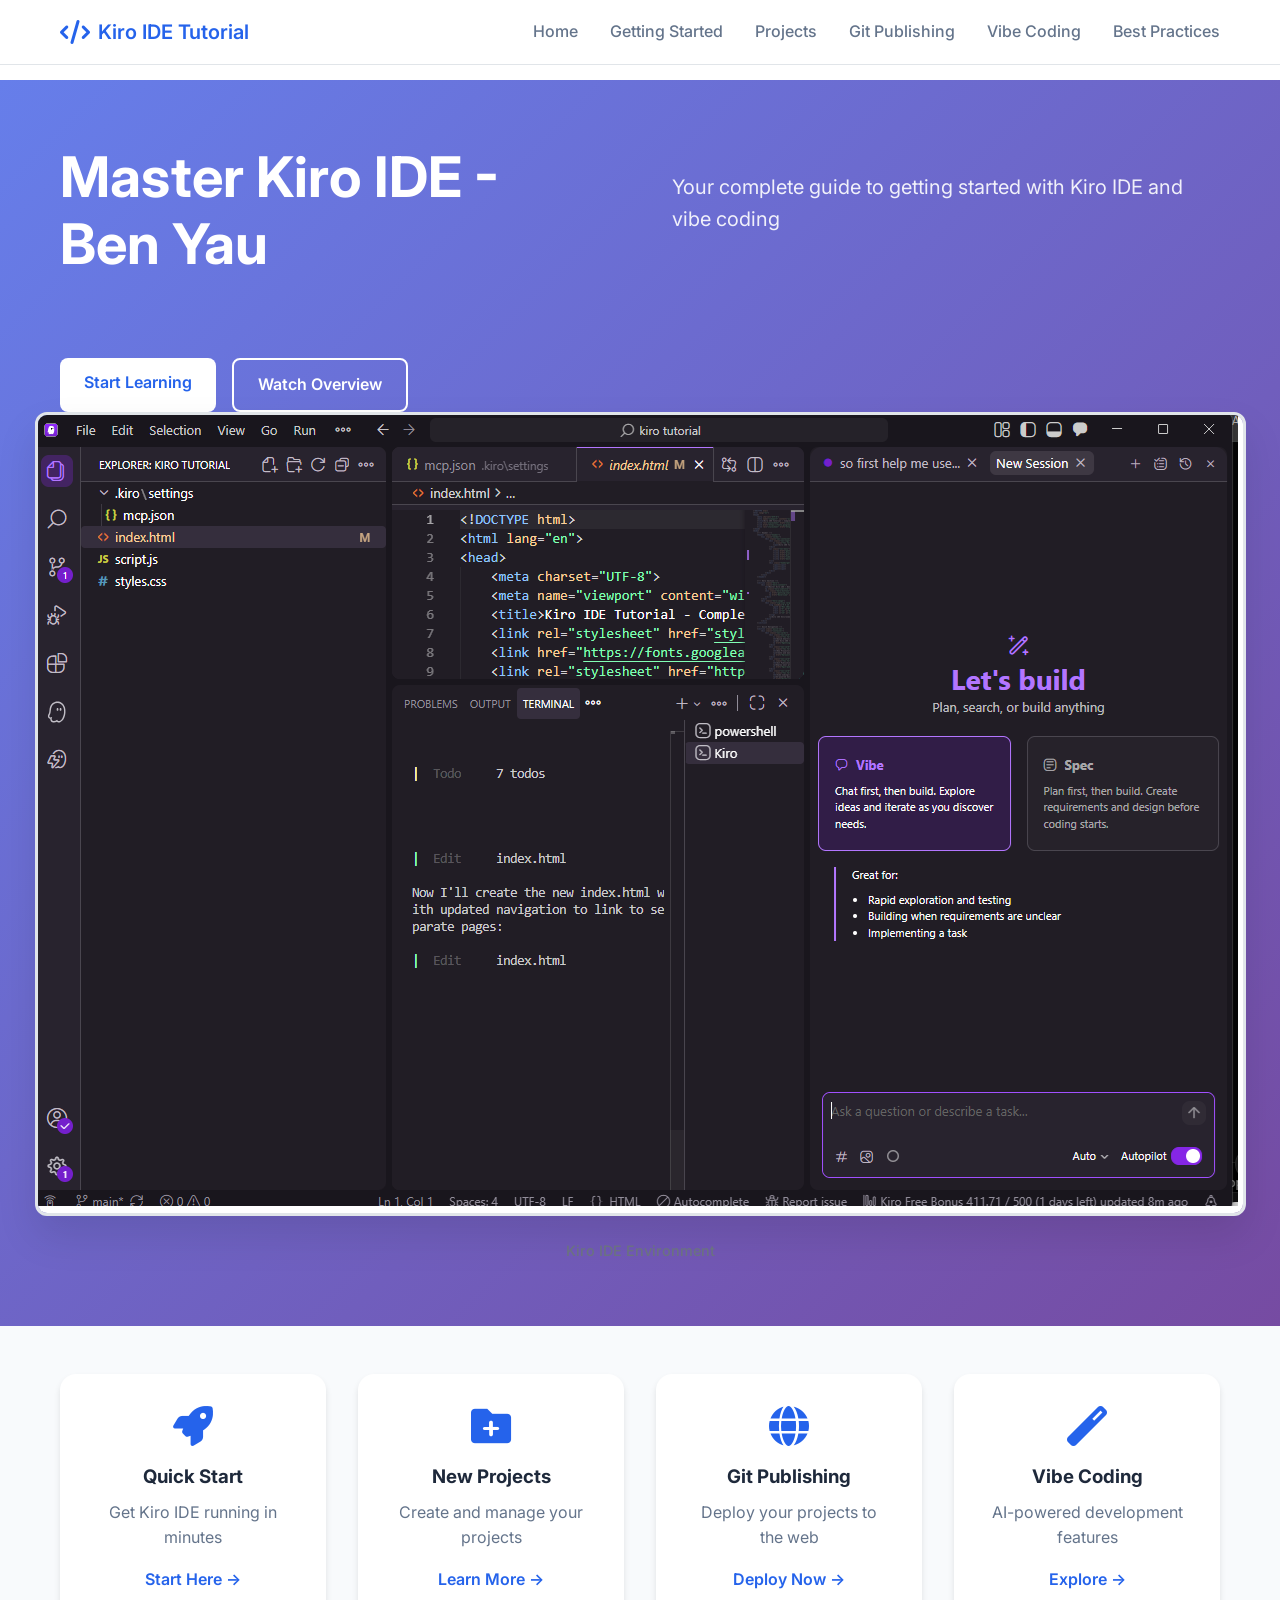
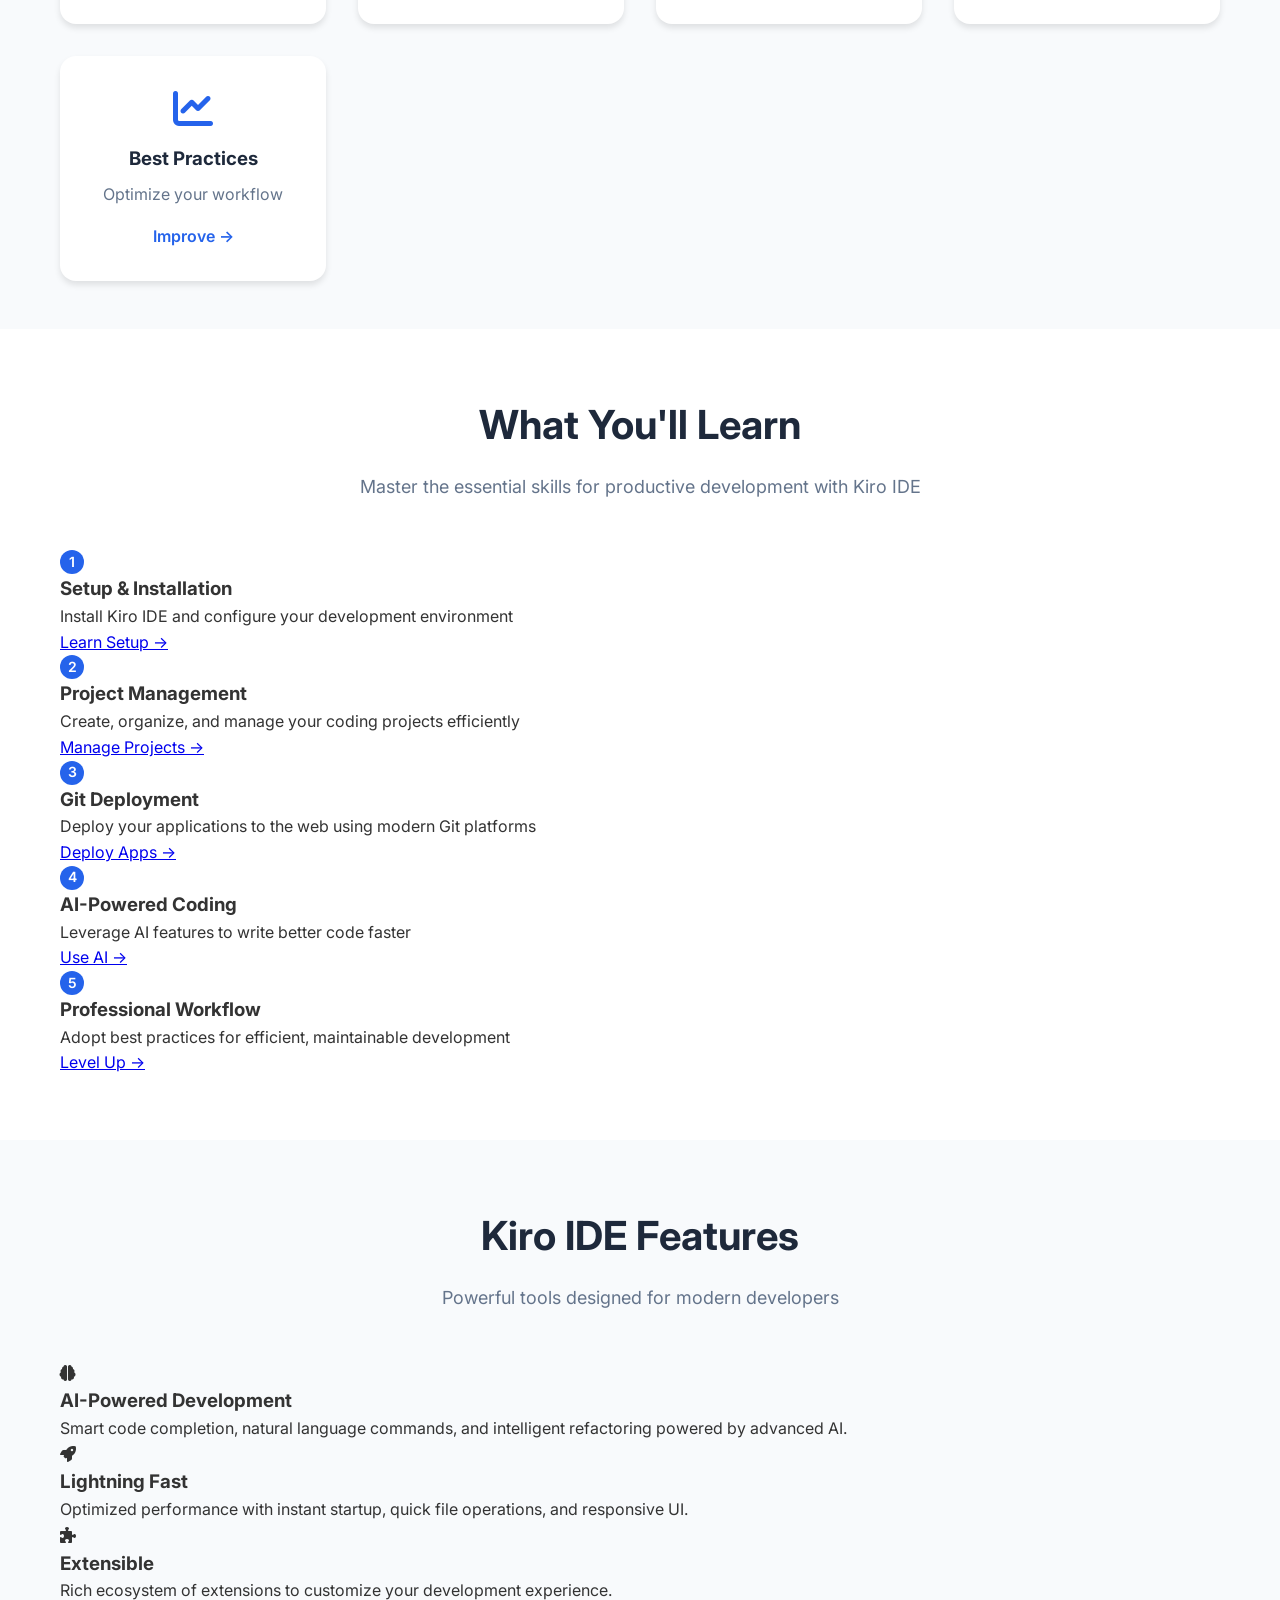
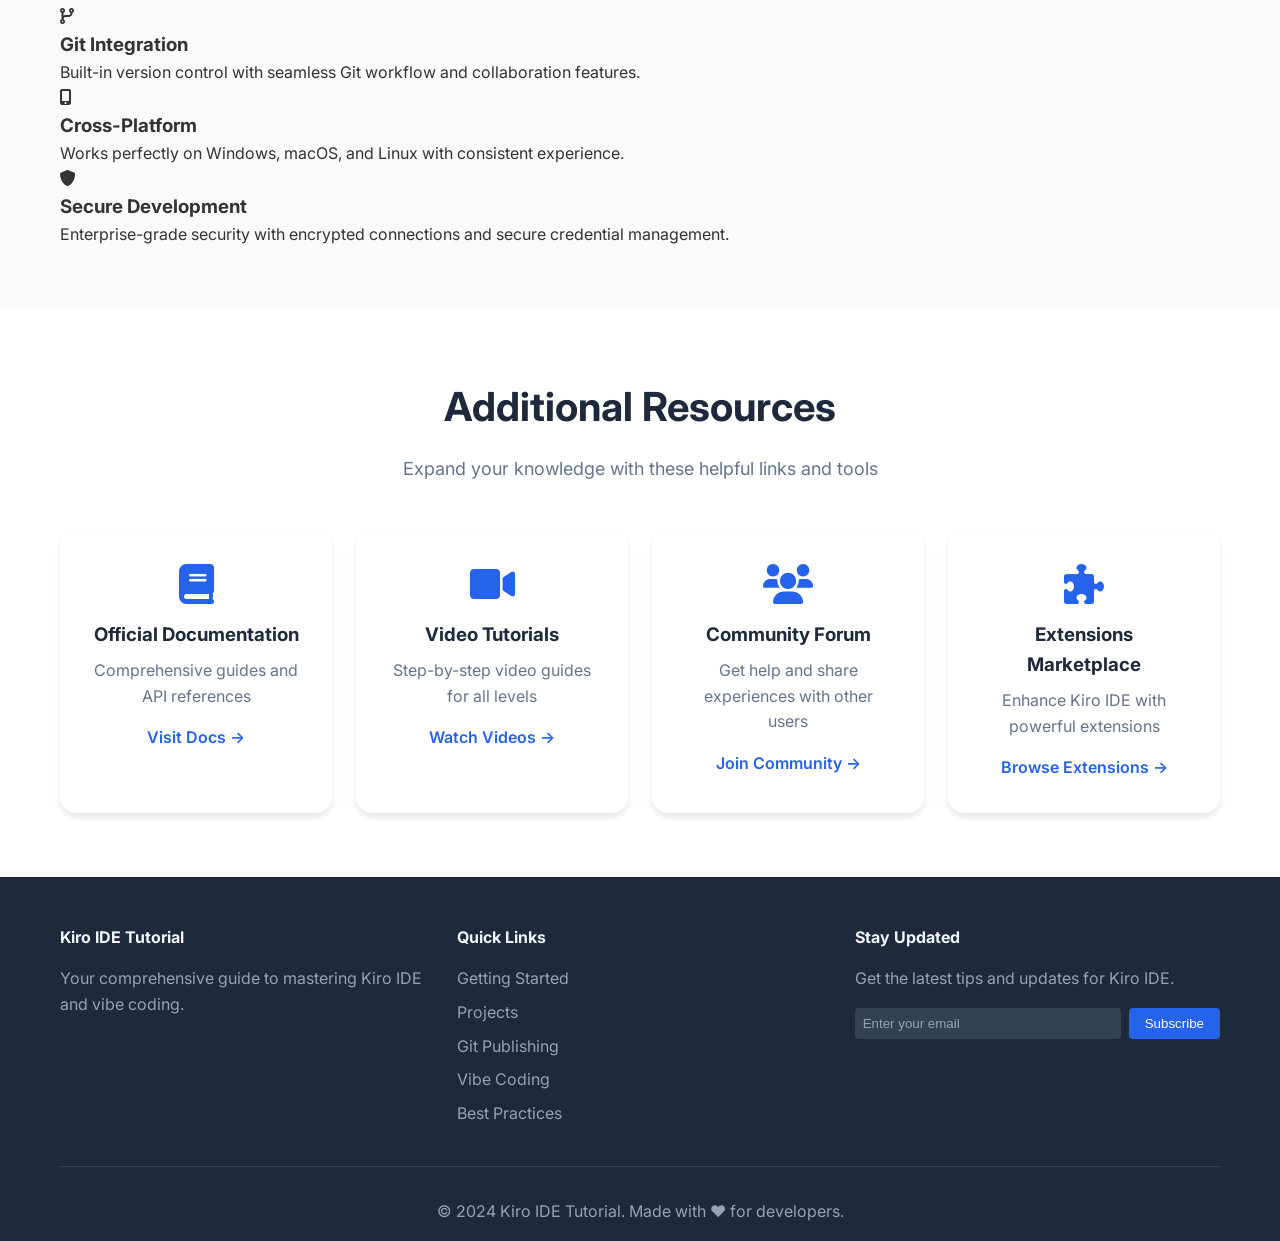
==== commit 4a76fd29: "Add Kiro example images, remove duplicate home.html, enhance visual design" ====
--- a/index.html
+++ b/index.html
@@ -18,11 +18,12 @@
                     <span>Kiro IDE Tutorial</span>
                 </div>
                 <ul class="nav-menu">
-                    <li><a href="#getting-started">Getting Started</a></li>
-                    <li><a href="#projects">Projects</a></li>
-                    <li><a href="#git-publishing">Git Publishing</a></li>
-                    <li><a href="#vibe-coding">Vibe Coding</a></li>
-                    <li><a href="#best-practices">Best Practices</a></li>
+                    <li><a href="index.html" class="active">Home</a></li>
+                    <li><a href="getting-started.html">Getting Started</a></li>
+                    <li><a href="projects.html">Projects</a></li>
+                    <li><a href="git-publishing.html">Git Publishing</a></li>
+                    <li><a href="vibe-coding.html">Vibe Coding</a></li>
+                    <li><a href="best-practices.html">Best Practices</a></li>
                 </ul>
                 <div class="hamburger">
                     <span></span>
@@ -39,18 +40,13 @@
             <h1>Master Kiro IDE - Ben Yau</h1>
             <p class="hero-subtitle">Your complete guide to getting started with Kiro IDE and vibe coding</p>
             <div class="hero-buttons">
-                <a href="#getting-started" class="btn btn-primary">Start Learning</a>
+                <a href="getting-started.html" class="btn btn-primary">Start Learning</a>
                 <a href="#overview" class="btn btn-secondary">Watch Overview</a>
             </div>
         </div>
         <div class="hero-image">
-            <div class="svg-icon large">
-                <svg viewBox="0 0 24 24" fill="#2196F3" xmlns="http://www.w3.org/2000/svg">
-                    <path d="M21 2H3c-1.1 0-2 .9-2 2v12c0 1.1.9 2 2 2h7l-2 3v1h8v-1l-2-3h7c1.1 0 2-.9 2-2V4c0-1.1-.9-2-2-2zm0 12H3V4h18v10z"/>
-                    <rect x="5" y="6" width="6" height="6" fill="#4CAF50"/>
-                    <rect x="13" y="6" width="6" height="2" fill="#FF9800"/>
-                    <rect x="13" y="10" width="4" height="2" fill="#FFC107"/>
-                </svg>
+            <div class="kiro-screenshot">
+                <img src="kiro example.bmp" alt="Kiro IDE Interface Example" class="hero-img">
                 <p>Kiro IDE Environment</p>
             </div>
         </div>
@@ -64,690 +60,117 @@
                     <i class="fas fa-rocket"></i>
                     <h3>Quick Start</h3>
                     <p>Get Kiro IDE running in minutes</p>
-                    <a href="#getting-started" class="nav-link">Start Here →</a>
+                    <a href="getting-started.html" class="nav-link">Start Here →</a>
                 </div>
                 <div class="nav-card">
                     <i class="fas fa-folder-plus"></i>
                     <h3>New Projects</h3>
                     <p>Create and manage your projects</p>
-                    <a href="#projects" class="nav-link">Learn More →</a>
+                    <a href="projects.html" class="nav-link">Learn More →</a>
                 </div>
                 <div class="nav-card">
                     <i class="fas fa-globe"></i>
                     <h3>Git Publishing</h3>
                     <p>Deploy your projects to the web</p>
-                    <a href="#git-publishing" class="nav-link">Deploy Now →</a>
+                    <a href="git-publishing.html" class="nav-link">Deploy Now →</a>
                 </div>
                 <div class="nav-card">
                     <i class="fas fa-magic"></i>
                     <h3>Vibe Coding</h3>
                     <p>AI-powered development features</p>
-                    <a href="#vibe-coding" class="nav-link">Explore →</a>
+                    <a href="vibe-coding.html" class="nav-link">Explore →</a>
                 </div>
                 <div class="nav-card">
                     <i class="fas fa-chart-line"></i>
                     <h3>Best Practices</h3>
                     <p>Optimize your workflow</p>
-                    <a href="#best-practices" class="nav-link">Improve →</a>
-                </div>
-            </div>
-        </div>
-    </section>
-
-    <!-- Getting Started Section -->
-    <section id="getting-started" class="section">
+                    <a href="best-practices.html" class="nav-link">Improve →</a>
+                </div>
+            </div>
+        </div>
+    </section>
+
+    <!-- Overview Section -->
+    <section class="section">
         <div class="container">
             <div class="section-header">
-                <h2>Getting Started with Kiro</h2>
-                <p>Everything you need to know to begin your Kiro IDE journey</p>
-            </div>
-
-            <div class="tutorial-grid">
-                <div class="tutorial-card">
-                    <div class="card-number">1</div>
-                    <h3>Download and Install</h3>
-                    <div class="svg-icon">
-                        <svg viewBox="0 0 24 24" fill="#4CAF50" xmlns="http://www.w3.org/2000/svg">
-                            <path d="M19 9h-4V3H9v6H5l7 7 7-7zM5 18v2h14v-2H5z"/>
-                        </svg>
-                        <p>Download & Install</p>
-                    </div>
-                    <p>Visit the official Kiro IDE website and download the installer for your operating system (Windows, macOS, or Linux).</p>
-                    <div class="step-list">
-                        <div class="step-item">
-                            <i class="fas fa-check"></i>
-                            <span>Go to https://kiro.dev/</span>
-                        </div>
-                        <div class="step-item">
-                            <i class="fas fa-check"></i>
-                            <span>Click "Download" button</span>
-                        </div>
-                        <div class="step-item">
-                            <i class="fas fa-check"></i>
-                            <span>Run the installer</span>
-                        </div>
-                    </div>
-                </div>
-
-
-
-
-            </div>
-        </div>
-    </section>
-
-    <!-- Projects Section -->
-    <section id="projects" class="section section-alt">
+                <h2>What You'll Learn</h2>
+                <p>Master the essential skills for productive development with Kiro IDE</p>
+            </div>
+
+            <div class="learning-path">
+                <div class="path-step">
+                    <div class="step-number">1</div>
+                    <h3>Setup & Installation</h3>
+                    <p>Install Kiro IDE and configure your development environment</p>
+                    <a href="getting-started.html" class="step-link">Learn Setup →</a>
+                </div>
+                <div class="path-step">
+                    <div class="step-number">2</div>
+                    <h3>Project Management</h3>
+                    <p>Create, organize, and manage your coding projects efficiently</p>
+                    <a href="projects.html" class="step-link">Manage Projects →</a>
+                </div>
+                <div class="path-step">
+                    <div class="step-number">3</div>
+                    <h3>Git Deployment</h3>
+                    <p>Deploy your applications to the web using modern Git platforms</p>
+                    <a href="git-publishing.html" class="step-link">Deploy Apps →</a>
+                </div>
+                <div class="path-step">
+                    <div class="step-number">4</div>
+                    <h3>AI-Powered Coding</h3>
+                    <p>Leverage AI features to write better code faster</p>
+                    <a href="vibe-coding.html" class="step-link">Use AI →</a>
+                </div>
+                <div class="path-step">
+                    <div class="step-number">5</div>
+                    <h3>Professional Workflow</h3>
+                    <p>Adopt best practices for efficient, maintainable development</p>
+                    <a href="best-practices.html" class="step-link">Level Up →</a>
+                </div>
+            </div>
+        </div>
+    </section>
+
+    <!-- Features Section -->
+    <section class="section section-alt">
         <div class="container">
             <div class="section-header">
-                <h2>Opening and Creating New Projects</h2>
-                <p>Learn how to manage your projects efficiently in Kiro IDE</p>
-            </div>
-
-            <div class="project-workflow">
-
-
-                <div class="workflow-step">
-                    <div class="step-icon">
-                        <i class="fas fa-plus-circle"></i>
-                    </div>
-                    <div class="step-content">
-                        <h3>Creating New Projects</h3>
-                        <div class="svg-icon small">
-                            <svg viewBox="0 0 24 24" fill="#4CAF50" xmlns="http://www.w3.org/2000/svg">
-                                <path d="M19 13h-6v6h-2v-6H5v-2h6V5h2v6h6v2z"/>
-                            </svg>
-                            <p>Create Project</p>
-                        </div>
-                        <p>To start coding in Kiro, first locate your project folder on your computer. You can find folders in:</p>
-                        <ul class="feature-list">
-                            <li><strong>Windows:</strong> File Explorer, Documents, or Desktop</li>
-                            <li><strong>macOS:</strong> Finder, Documents, or Home folder</li>
-                            <li><strong>Linux:</strong> File manager, home directory, or /home/username</li>
-                        </ul>
-                        <p>To open folders in Kiro:</p>
-                        <ul class="feature-list">
-                            <li><strong>File > Open Folder:</strong> Browse and select your project folder</li>
-                            <li><strong>Drag and Drop:</strong> Drag the folder directly into Kiro IDE</li>
-                            <li><strong>Command Palette:</strong> Ctrl+Shift+P, type "Open Folder"</li>
-                        </ul>
-                        <p>Once your folder is open in Kiro, start using vibe coding! Just describe what you want to create in plain English and let the AI assist you with code generation, completion, and smart suggestions.</p>
-                    </div>
-                </div>
-
-                <div class="workflow-step">
-                    <div class="step-icon">
-                        <i class="fas fa-lightbulb"></i>
-                    </div>
-                    <div class="step-content">
-                        <h3>Example Project Prompt</h3>
-                        <div class="svg-icon small">
-                            <svg viewBox="0 0 24 24" fill="#FF9800" xmlns="http://www.w3.org/2000/svg">
-                                <path d="M9 21c0 .55.45 1 1 1h4c.55 0 1-.45 1-1v-1H9v1zm3-19C8.14 2 5 5.14 5 9c0 2.38 1.19 4.47 3 5.74V17c0 .55.45 1 1 1h6c.55 0 1-.45 1-1v-2.26c1.81-1.27 3-3.36 3-5.74 0-3.86-3.14-7-7-7zm2.85 11.1l-.85.6V16h-4v-2.3l-.85-.6A4.997 4.997 0 017 9c0-2.76 2.24-5 5-5s5 2.24 5 5c0 1.63-.8 3.16-2.15 4.1z"/>
-                            </svg>
-                            <p>Project Ideas</p>
-                        </div>
-                        <div class="example-prompt">
-                            <h4>Try This Prompt:</h4>
-                            <div class="prompt-box">
-                                <code>build a web based pages showing my photos and some profile</code>
-                            </div>
-                        </div>
-                        <p>This is a perfect example of how to use vibe coding with Kiro IDE! Simply type this prompt in the AI assistant, and it will help you create a personal portfolio website.</p>
-                        <h4>How to Use This Prompt:</h4>
-                        <ul class="feature-list">
-                            <li><strong>Open a new folder</strong> in Kiro IDE for your project</li>
-                            <li><strong>Open the AI assistant</strong> (Ctrl+K or use the vibe coding panel)</li>
-                            <li><strong>Type or paste the prompt:</strong> "build a web based pages showing my photos and some profile"</li>
-                            <li><strong>Let the AI generate</strong> the HTML, CSS, and JavaScript structure</li>
-                            <li><strong>Customize and refine</strong> the generated code with your personal content</li>
-                        </ul>
-                        <div class="prompt-benefits">
-                            <div class="benefit-item">
-                                <i class="fas fa-magic"></i>
-                                <span>AI generates complete project structure</span>
-                            </div>
-                            <div class="benefit-item">
-                                <i class="fas fa-image"></i>
-                                <span>Photo gallery layout included</span>
-                            </div>
-                            <div class="benefit-item">
-                                <i class="fas fa-user"></i>
-                                <span>Profile section automatically created</span>
-                            </div>
-                            <div class="benefit-item">
-                                <i class="fas fa-mobile-alt"></i>
-                                <span>Responsive design included</span>
-                            </div>
-                        </div>
-                        <p>The AI will create a professional-looking portfolio website with image galleries, profile sections, and modern styling - all from this simple prompt!</p>
-                    </div>
-                </div>
-
-            </div>
-
-
-        </div>
-    </section>
-
-    <!-- Git Publishing Section -->
-    <section id="git-publishing" class="section">
-        <div class="container">
-            <div class="section-header">
-                <h2>Git Web Publishing</h2>
-                <p>Deploy your projects to the web using modern Git-based platforms</p>
-            </div>
-
-            <div class="publishing-intro">
-                <div class="intro-illustration">
-                    <div class="svg-icon large">
-                        <svg viewBox="0 0 24 24" fill="none" xmlns="http://www.w3.org/2000/svg">
-                            <path d="M12 2L2 7V12C2 16.5 4.23 20.68 7.62 23.15L12 24L16.38 23.15C19.77 20.68 22 16.5 22 12V7L12 2Z" fill="#4CAF50"/>
-                            <path d="M12 2V12L16.38 23.15C19.77 20.68 22 16.5 22 12V7L12 2Z" fill="#45A049"/>
-                        </svg>
-                        <p>Git Deployment</p>
-                    </div>
-                </div>
-                <div class="intro-description">
-                    <h3>Why Git-Based Publishing?</h3>
-                    <p>Modern web deployment platforms leverage Git for seamless, automated workflows. Push your code, and watch it go live instantly with continuous integration, automatic HTTPS, and global CDN distribution.</p>
-                    <div class="publishing-benefits">
-                        <div class="benefit-item">
-                            <i class="fas fa-rocket"></i>
-                            <span>Instant deployment</span>
-                        </div>
-                        <div class="benefit-item">
-                            <i class="fas fa-sync"></i>
-                            <span>Automatic updates</span>
-                        </div>
-                        <div class="benefit-item">
-                            <i class="fas fa-shield-alt"></i>
-                            <span>Free SSL certificates</span>
-                        </div>
-                        <div class="benefit-item">
-                            <i class="fas fa-cogs"></i>
-                            <h4>Build Optimization</h4>
-                            <p>Optimize assets and enable compression for faster load times.</p>
-                        </div>
-                    </div>
-                </div>
-            </div>
-
-            <div class="push-files-section">
-                <h3>Push Your Files</h3>
-                <div class="push-intro">
-                    <div class="push-illustration">
-                        <div class="svg-icon medium">
-                            <svg viewBox="0 0 24 24" fill="#4CAF50" xmlns="http://www.w3.org/2000/svg">
-                                <path d="M9 16.17L4.83 12l-1.42 1.41L9 19 21 7l-1.41-1.41z"/>
-                                <path d="M12 2C6.48 2 2 6.48 2 12s4.48 10 10 10 10-4.48 10-10S17.52 2 12 2zm-2 15l-5-5 1.41-1.41L10 14.17l7.59-7.59L19 8l-9 9z"/>
-                            </svg>
-                            <p>Push to Git</p>
-                        </div>
-                    </div>
-                    <div class="push-description">
-                        <p>Once you've created your project, the final step is to push your files to a Git repository to deploy them to the web.</p>
-                    </div>
-                </div>
-
-                <div class="example-prompt">
-                    <h4>Use This Prompt:</h4>
-                    <div class="prompt-box">
-                        <code>help me push the files</code>
-                    </div>
-                </div>
-
-                <div class="push-workflow">
-                    <h4>What This Does:</h4>
-                    <p>When you use this prompt with Kiro's vibe coding, the AI assistant will help you:</p>
-                    <ul class="feature-list">
-                        <li><strong>Initialize Git repository:</strong> Set up Git tracking in your project folder</li>
-                        <li><strong>Add files to staging:</strong> Prepare your files for commit</li>
-                        <li><strong>Create commits:</strong> Save your changes with descriptive messages</li>
-                        <li><strong>Connect to remote:</strong> Link your local repository to GitHub/GitLab</li>
-                        <li><strong>Push to remote:</strong> Upload your code to trigger deployment</li>
-                    </ul>
-                </div>
-
-                <div class="kiro-git-help">
-                    <h4>How Kiro Helps with Git Commands:</h4>
-                    <div class="git-help-grid">
-                        <div class="git-help-item">
-                            <div class="command-example">
-                                <code>git init</code>
-                            </div>
-                            <p>Kiro will initialize a new Git repository in your project folder</p>
-                        </div>
-                        <div class="git-help-item">
-                            <div class="command-example">
-                                <code>git add .</code>
-                            </div>
-                            <p>Adds all your files to the staging area for the next commit</p>
-                        </div>
-                        <div class="git-help-item">
-                            <div class="command-example">
-                                <code>git commit -m "Initial commit"</code>
-                            </div>
-                            <p>Creates a commit with a descriptive message about your changes</p>
-                        </div>
-                        <div class="git-help-item">
-                            <div class="command-example">
-                                <code>git remote add origin [URL]</code>
-                            </div>
-                            <p>Connects your local repository to your GitHub/GitLab repository</p>
-                        </div>
-                        <div class="git-help-item">
-                            <div class="command-example">
-                                <code>git push -u origin main</code>
-                            </div>
-                            <p>Uploads your commits to the remote repository to trigger deployment</p>
-                        </div>
-                    </div>
-                </div>
-
-                <div class="push-benefits">
-                    <h4>Benefits of Using Kiro for Git Operations:</h4>
-                    <div class="benefits-list">
-                        <div class="benefit-item">
-                            <i class="fas fa-robot"></i>
-                            <span>AI-generated Git commands based on your project structure</span>
-                        </div>
-                        <div class="benefit-item">
-                            <i class="fas fa-shield-alt"></i>
-                            <span>Automatic .gitignore creation to exclude unnecessary files</span>
-                        </div>
-                        <div class="benefit-item">
-                            <i class="fas fa-history"></i>
-                            <span>Smart commit messages that describe your changes</span>
-                        </div>
-                        <div class="benefit-item">
-                            <i class="fas fa-sync"></i>
-                            <span>Seamless integration with deployment platforms</span>
-                        </div>
-                    </div>
-                </div>
-
-                <div class="quick-start-example">
-                    <h4>Complete Workflow Example:</h4>
-                    <div class="workflow-steps-compact">
-                        <div class="compact-step">
-                            <span class="step-number">1</span>
-                            <span>Create your project using vibe coding</span>
-                        </div>
-                        <div class="compact-step">
-                            <span class="step-number">2</span>
-                            <span>Type "help me push the files" in the AI assistant</span>
-                        </div>
-                        <div class="compact-step">
-                            <span class="step-number">3</span>
-                            <span>Follow AI-generated Git commands step by step</span>
-                        </div>
-                        <div class="compact-step">
-                            <span class="step-number">4</span>
-                            <span>Watch your site go live automatically!</span>
-                        </div>
-                    </div>
-                </div>
-            </div>
-        </div>
-    </section>
-
-    <!-- Vibe Coding Section -->
-    <section id="vibe-coding" class="section">
-        <div class="container">
-            <div class="section-header">
-                <h2>Using Vibe Coding Features</h2>
-                <p>Unlock the power of AI-assisted development in Kiro IDE</p>
-            </div>
-
-            <div class="vibe-intro">
-                <div class="vibe-illustration">
-                    <div class="svg-icon large">
-                        <svg viewBox="0 0 24 24" fill="#9C27B0" xmlns="http://www.w3.org/2000/svg">
-                            <path d="M12 2C6.48 2 2 6.48 2 12s4.48 10 10 10 10-4.48 10-10S17.52 2 12 2zm-2 15l-5-5 1.41-1.41L10 14.17l7.59-7.59L19 8l-9 9z"/>
-                            <circle cx="8" cy="10" r="1"/>
-                            <circle cx="12" cy="10" r="1"/>
-                            <circle cx="16" cy="10" r="1"/>
-                        </svg>
-                        <p>AI-Powered Development</p>
-                    </div>
-                </div>
-                <div class="vibe-description">
-                    <h3>What is Vibe Coding?</h3>
-                    <p>Vibe Coding is Kiro IDE's revolutionary AI-powered development assistant that helps you write better code faster. It integrates advanced language models directly into your development workflow.</p>
-                    <div class="vibe-features">
-                        <div class="feature-item">
-                            <i class="fas fa-brain"></i>
-                            <span>Intelligent code completion</span>
-                        </div>
-                        <div class="feature-item">
-                            <i class="fas fa-comments"></i>
-                            <span>Natural language commands</span>
-                        </div>
-                        <div class="feature-item">
-                            <i class="fas fa-bug"></i>
-                            <span>Automated bug detection</span>
-                        </div>
-                        <div class="feature-item">
-                            <i class="fas fa-lightbulb"></i>
-                            <span>Smart refactoring suggestions</span>
-                        </div>
-                    </div>
-                </div>
-            </div>
-
-            <div class="vibe-features-grid">
-                <div class="vibe-feature-card">
-                    <div class="feature-header">
-                        <i class="fas fa-keyboard"></i>
-                        <h3>AI Code Completion</h3>
-                    </div>
-                    <div class="svg-icon medium">
-                        <svg viewBox="0 0 24 24" fill="#00BCD4" xmlns="http://www.w3.org/2000/svg">
-                            <path d="M9.4 16.6L4.8 12l4.6-4.6L8 6l-6 6 6 6 1.4-1.4zm5.2 0l4.6-4.6-4.6-4.6L16 6l6 6-6 6-1.4-1.4z"/>
-                        </svg>
-                        <p>Smart Code Completion</p>
-                    </div>
-                    <p>Get context-aware code suggestions as you type. The AI understands your project structure and coding patterns.</p>
-                    <div class="feature-steps">
-                        <div class="step">Start typing code</div>
-                        <div class="step">AI suggests completions</div>
-                        <div class="step">Press Tab to accept</div>
-                    </div>
-                </div>
-
-                <div class="vibe-feature-card">
-                    <div class="feature-header">
-                        <i class="fas fa-terminal"></i>
-                        <h3>Natural Language Commands</h3>
-                    </div>
-                    <div class="svg-icon medium">
-                        <svg viewBox="0 0 24 24" fill="#8BC34A" xmlns="http://www.w3.org/2000/svg">
-                            <path d="M20 2H4c-1.1 0-1.99.9-1.99 2L2 22l4-4h14c1.1 0 2-.9 2-2V4c0-1.1-.9-2-2-2zM6 9h12v2H6V9zm8 5H6v-2h8v2zm4-6H6V6h12v2z"/>
-                        </svg>
-                        <p>Natural Language Commands</p>
-                    </div>
-                    <p>Use plain English to generate code, refactor, or get explanations. Just describe what you want to do!</p>
-                    <div class="command-examples">
-                        <div class="command-example">
-                            <code>"Create a function that sorts an array"</code>
-                        </div>
-                        <div class="command-example">
-                            <code>"Refactor this to use async/await"</code>
-                        </div>
-                        <div class="command-example">
-                            <code>"Add error handling to this function"</code>
-                        </div>
-                    </div>
-                </div>
-
-                <div class="vibe-feature-card">
-                    <div class="feature-header">
-                        <i class="fas fa-search"></i>
-                        <h3>Smart Code Analysis</h3>
-                    </div>
-                    <div class="svg-icon medium">
-                        <svg viewBox="0 0 24 24" fill="#FF5722" xmlns="http://www.w3.org/2000/svg">
-                            <path d="M16 6l2.29 2.29-4.88 4.88-4-4L2 16.59 3.41 18l6-6 4 4 6.3-6.29L22 12V6z"/>
-                        </svg>
-                        <p>Code Quality Analysis</p>
-                    </div>
-                    <p>Get insights about your code quality, performance issues, and security vulnerabilities.</p>
-                    <div class="analysis-types">
-                        <div class="analysis-type">
-                            <i class="fas fa-shield-alt"></i>
-                            <span>Security scanning</span>
-                        </div>
-                        <div class="analysis-type">
-                            <i class="fas fa-tachometer-alt"></i>
-                            <span>Performance analysis</span>
-                        </div>
-                        <div class="analysis-type">
-                            <i class="fas fa-code-branch"></i>
-                            <span>Code complexity</span>
-                        </div>
-                    </div>
-                </div>
-
-                <div class="vibe-feature-card">
-                    <div class="feature-header">
-                        <i class="fas fa-sync"></i>
-                        <h3>Automated Refactoring</h3>
-                    </div>
-                    <div class="svg-icon medium">
-                        <svg viewBox="0 0 24 24" fill="#E91E63" xmlns="http://www.w3.org/2000/svg">
-                            <path d="M7.5 5.6L10 7 8.6 4.5 10 2 7.5 3.4 5 2l1.4 2.5L5 7zm12 9.8L17 14l1.4 2.5L17 19l2.5-1.4L22 19l-1.4-2.5L22 14zM22 2l-2.5 1.4L17 2l1.4 2.5L17 7l2.5-1.4L22 7l-1.4-2.5zm-7.63 5.29c-.39-.39-1.02-.39-1.41 0L1.29 18.96c-.39.39-.39 1.02 0 1.41l2.34 2.34c.39.39 1.02.39 1.41 0L16.7 11.05c.39-.39.39-1.02 0-1.41l-2.33-2.35zm-1.03 1.74l-1.75 1.75-1.41-1.41 1.75-1.75 1.41 1.41z"/>
-                        </svg>
-                        <p>Automated Refactoring</p>
-                    </div>
-                    <p>Let AI handle complex refactoring tasks while you focus on functionality.</p>
-                    <div class="refactor-options">
-                        <div class="refactor-option">
-                            <i class="fas fa-compress"></i>
-                            <span>Code simplification</span>
-                        </div>
-                        <div class="refactor-option">
-                            <i class="fas fa-expand"></i>
-                            <span>Function extraction</span>
-                        </div>
-                        <div class="refactor-option">
-                            <i class="fas fa-exchange-alt"></i>
-                            <span>Pattern optimization</span>
-                        </div>
-                    </div>
-                </div>
-            </div>
-
-            <div class="vibe-tips">
-                <h3>Pro Tips for Vibe Coding</h3>
-                <div class="tips-grid">
-                    <div class="tip-card">
-                        <i class="fas fa-lightbulb"></i>
-                        <h4>Be Specific</h4>
-                        <p>The more detailed your natural language commands, the better the AI results.</p>
-                    </div>
-                    <div class="tip-card">
-                        <i class="fas fa-history"></i>
-                        <h4>Learn from Context</h4>
-                        <p>AI improves over time by learning from your coding style and project patterns.</p>
-                    </div>
-                    <div class="tip-card">
-                        <i class="fas fa-keyboard"></i>
-                        <h4>Keyboard Shortcuts</h4>
-                        <p>Use Ctrl+Space for AI suggestions and Ctrl+K for natural language commands.</p>
-                    </div>
-                    <div class="tip-card">
-                        <i class="fas fa-user-cog"></i>
-                        <h4>Customize Settings</h4>
-                        <p>Adjust AI behavior in settings to match your preferences and workflow.</p>
-                    </div>
-                </div>
-            </div>
-        </div>
-    </section>
-
-    <!-- Best Practices Section -->
-    <section id="best-practices" class="section section-alt">
-        <div class="container">
-            <div class="section-header">
-                <h2>Best Practices for Development Workflow</h2>
-                <p>Optimize your productivity and code quality with these proven strategies</p>
-            </div>
-
-            <div class="workflow-categories">
-                <div class="category">
-                    <div class="category-header">
-                        <i class="fas fa-folder-tree"></i>
-                        <h3>Project Organization</h3>
-                    </div>
-                    <div class="practice-list">
-                        <div class="practice-item">
-                            <h4>Consistent Folder Structure</h4>
-                            <p>Use a logical and consistent folder organization across all projects.</p>
-                            <div class="code-example">
-                                <pre><code>project/
-├── src/
-│   ├── components/
-│   ├── utils/
-│   └── styles/
-├── tests/
-├── docs/
-└── README.md</code></pre>
-                            </div>
-                        </div>
-                        <div class="practice-item">
-                            <h4>Naming Conventions</h4>
-                            <p>Use descriptive names for files, folders, and variables following language-specific conventions.</p>
-                        </div>
-                        <div class="practice-item">
-                            <h4>Documentation First</h4>
-                            <p>Create README files and documentation before writing code.</p>
-                        </div>
-                    </div>
-                </div>
-
-                <div class="category">
-                    <div class="category-header">
-                        <i class="fas fa-code-branch"></i>
-                        <h3>Version Control</h3>
-                    </div>
-                    <div class="practice-list">
-                        <div class="practice-item">
-                            <h4>Commit Often, Commit Small</h4>
-                            <p>Make frequent, small commits with clear, descriptive messages.</p>
-                            <div class="commit-example">
-                                <div class="good-commit">
-                                    <span class="label">Good:</span>
-                                    <code>feat: Add user authentication endpoint</code>
-                                </div>
-                                <div class="bad-commit">
-                                    <span class="label">Avoid:</span>
-                                    <code>fixed stuff</code>
-                                </div>
-                            </div>
-                        </div>
-                        <div class="practice-item">
-                            <h4>Branch Strategy</h4>
-                            <p>Use feature branches for new development and keep main stable.</p>
-                        </div>
-                        <div class="practice-item">
-                            <h4>Regular Pull Requests</h4>
-                            <p>Review code through pull requests before merging to main branches.</p>
-                        </div>
-                    </div>
-                </div>
-
-                <div class="category">
-                    <div class="category-header">
-                        <i class="fas fa-bug"></i>
-                        <h3>Code Quality</h3>
-                    </div>
-                    <div class="practice-list">
-                        <div class="practice-item">
-                            <h4>Write Tests First</h4>
-                            <p>Adopt Test-Driven Development (TDD) for better code design.</p>
-                        </div>
-                        <div class="practice-item">
-                            <h4>Code Reviews</h4>
-                            <p>Regular peer reviews catch bugs and share knowledge.</p>
-                        </div>
-                        <div class="practice-item">
-                            <h4>Linting and Formatting</h4>
-                            <p>Use automated tools to maintain consistent code style.</p>
-                        </div>
-                    </div>
-                </div>
-
-                <div class="category">
-                    <div class="category-header">
-                        <i class="fas fa-rocket"></i>
-                        <h3>Productivity Tips</h3>
-                    </div>
-                    <div class="practice-list">
-                        <div class="practice-item">
-                            <h4>Master Keyboard Shortcuts</h4>
-                            <p>Learn essential shortcuts to reduce mouse dependency.</p>
-                            <div class="shortcut-table">
-                                <table>
-                                    <tr><td>Ctrl+P</td><td>Quick file search</td></tr>
-                                    <tr><td>Ctrl+Shift+P</td><td>Command palette</td></tr>
-                                    <tr><td>Ctrl+`</td><td>Toggle terminal</td></tr>
-                                    <tr><td>F11</td><td>Toggle fullscreen</td></tr>
-                                </table>
-                            </div>
-                        </div>
-                        <div class="practice-item">
-                            <h4>Use Snippets</h4>
-                            <p>Create custom snippets for frequently used code patterns.</p>
-                        </div>
-                        <div class="practice-item">
-                            <h4>Workspace Customization</h4>
-                            <p>Set up workspaces for different project types.</p>
-                        </div>
-                    </div>
-                </div>
-            </div>
-
-            <div class="workflow-checklist">
-                <h3>Daily Development Checklist</h3>
-                <div class="checklist-grid">
-                    <div class="checklist-column">
-                        <h4>Before Coding</h4>
-                        <div class="checklist-item">
-                            <input type="checkbox" id="check1">
-                            <label for="check1">Pull latest changes from repository</label>
-                        </div>
-                        <div class="checklist-item">
-                            <input type="checkbox" id="check2">
-                            <label for="check2">Review project requirements</label>
-                        </div>
-                        <div class="checklist-item">
-                            <input type="checkbox" id="check3">
-                            <label for="check3">Set up development environment</label>
-                        </div>
-                        <div class="checklist-item">
-                            <input type="checkbox" id="check4">
-                            <label for="check4">Create feature branch</label>
-                        </div>
-                    </div>
-                    <div class="checklist-column">
-                        <h4>During Coding</h4>
-                        <div class="checklist-item">
-                            <input type="checkbox" id="check5">
-                            <label for="check5">Write tests before implementation</label>
-                        </div>
-                        <div class="checklist-item">
-                            <input type="checkbox" id="check6">
-                            <label for="check6">Commit frequently with descriptive messages</label>
-                        </div>
-                        <div class="checklist-item">
-                            <input type="checkbox" id="check7">
-                            <label for="check7">Run tests regularly</label>
-                        </div>
-                        <div class="checklist-item">
-                            <input type="checkbox" id="check8">
-                            <label for="check8">Use AI assistant for code review</label>
-                        </div>
-                    </div>
-                    <div class="checklist-column">
-                        <h4>After Coding</h4>
-                        <div class="checklist-item">
-                            <input type="checkbox" id="check9">
-                            <label for="check9">Run full test suite</label>
-                        </div>
-                        <div class="checklist-item">
-                            <input type="checkbox" id="check10">
-                            <label for="check10">Check code coverage</label>
-                        </div>
-                        <div class="checklist-item">
-                            <input type="checkbox" id="check11">
-                            <label for="check11">Update documentation</label>
-                        </div>
-                        <div class="checklist-item">
-                            <input type="checkbox" id="check12">
-                            <label for="check12">Create pull request</label>
-                        </div>
-                    </div>
+                <h2>Kiro IDE Features</h2>
+                <p>Powerful tools designed for modern developers</p>
+            </div>
+
+            <div class="features-grid">
+                <div class="feature-card">
+                    <i class="fas fa-brain"></i>
+                    <h3>AI-Powered Development</h3>
+                    <p>Smart code completion, natural language commands, and intelligent refactoring powered by advanced AI.</p>
+                </div>
+                <div class="feature-card">
+                    <i class="fas fa-rocket"></i>
+                    <h3>Lightning Fast</h3>
+                    <p>Optimized performance with instant startup, quick file operations, and responsive UI.</p>
+                </div>
+                <div class="feature-card">
+                    <i class="fas fa-puzzle-piece"></i>
+                    <h3>Extensible</h3>
+                    <p>Rich ecosystem of extensions to customize your development experience.</p>
+                </div>
+                <div class="feature-card">
+                    <i class="fas fa-code-branch"></i>
+                    <h3>Git Integration</h3>
+                    <p>Built-in version control with seamless Git workflow and collaboration features.</p>
+                </div>
+                <div class="feature-card">
+                    <i class="fas fa-mobile-alt"></i>
+                    <h3>Cross-Platform</h3>
+                    <p>Works perfectly on Windows, macOS, and Linux with consistent experience.</p>
+                </div>
+                <div class="feature-card">
+                    <i class="fas fa-shield-alt"></i>
+                    <h3>Secure Development</h3>
+                    <p>Enterprise-grade security with encrypted connections and secure credential management.</p>
                 </div>
             </div>
         </div>
@@ -801,11 +224,11 @@
                 <div class="footer-section">
                     <h4>Quick Links</h4>
                     <ul>
-                        <li><a href="#getting-started">Getting Started</a></li>
-                        <li><a href="#projects">Projects</a></li>
-                        <li><a href="#git-publishing">Git Publishing</a></li>
-                        <li><a href="#vibe-coding">Vibe Coding</a></li>
-                        <li><a href="#best-practices">Best Practices</a></li>
+                        <li><a href="getting-started.html">Getting Started</a></li>
+                        <li><a href="projects.html">Projects</a></li>
+                        <li><a href="git-publishing.html">Git Publishing</a></li>
+                        <li><a href="vibe-coding.html">Vibe Coding</a></li>
+                        <li><a href="best-practices.html">Best Practices</a></li>
                     </ul>
                 </div>
                 <div class="footer-section">
--- a/styles.css
+++ b/styles.css
@@ -1732,4 +1732,85 @@
     .benefits-list {
         grid-template-columns: 1fr;
     }
+}
+
+/* Hero Image Styling */
+.kiro-screenshot {
+    text-align: center;
+    position: relative;
+}
+
+.hero-img {
+    max-width: 100%;
+    height: auto;
+    border-radius: 12px;
+    box-shadow: 0 20px 40px rgba(0, 0, 0, 0.1);
+    border: 3px solid #e1e5e9;
+    transition: transform 0.3s ease, box-shadow 0.3s ease;
+}
+
+.hero-img:hover {
+    transform: translateY(-5px);
+    box-shadow: 0 30px 60px rgba(0, 0, 0, 0.15);
+}
+
+.kiro-screenshot p {
+    margin-top: 15px;
+    font-size: 0.9rem;
+    color: #6b7280;
+    font-weight: 500;
+}
+
+/* Small decorative images */
+.small-pic {
+    width: 60px;
+    height: 60px;
+    border-radius: 8px;
+    box-shadow: 0 4px 12px rgba(0, 0, 0, 0.1);
+    border: 2px solid #f3f4f6;
+    transition: all 0.3s ease;
+    object-fit: cover;
+}
+
+.small-pic:hover {
+    transform: scale(1.05);
+    box-shadow: 0 8px 20px rgba(0, 0, 0, 0.15);
+    border-color: #2563eb;
+}
+
+/* Feature cards with small images */
+.feature-card-with-image {
+    display: flex;
+    align-items: center;
+    gap: 15px;
+    padding: 20px;
+    background: #f8fafc;
+    border-radius: 10px;
+    margin: 15px 0;
+    transition: all 0.3s ease;
+}
+
+.feature-card-with-image:hover {
+    background: #f1f5f9;
+    transform: translateX(5px);
+}
+
+.feature-card-with-image .small-pic {
+    flex-shrink: 0;
+}
+
+.feature-card-with-image .content {
+    flex: 1;
+}
+
+.feature-card-with-image h4 {
+    margin: 0 0 5px 0;
+    color: #1f2937;
+    font-size: 1.1rem;
+}
+
+.feature-card-with-image p {
+    margin: 0;
+    color: #6b7280;
+    font-size: 0.9rem;
 }
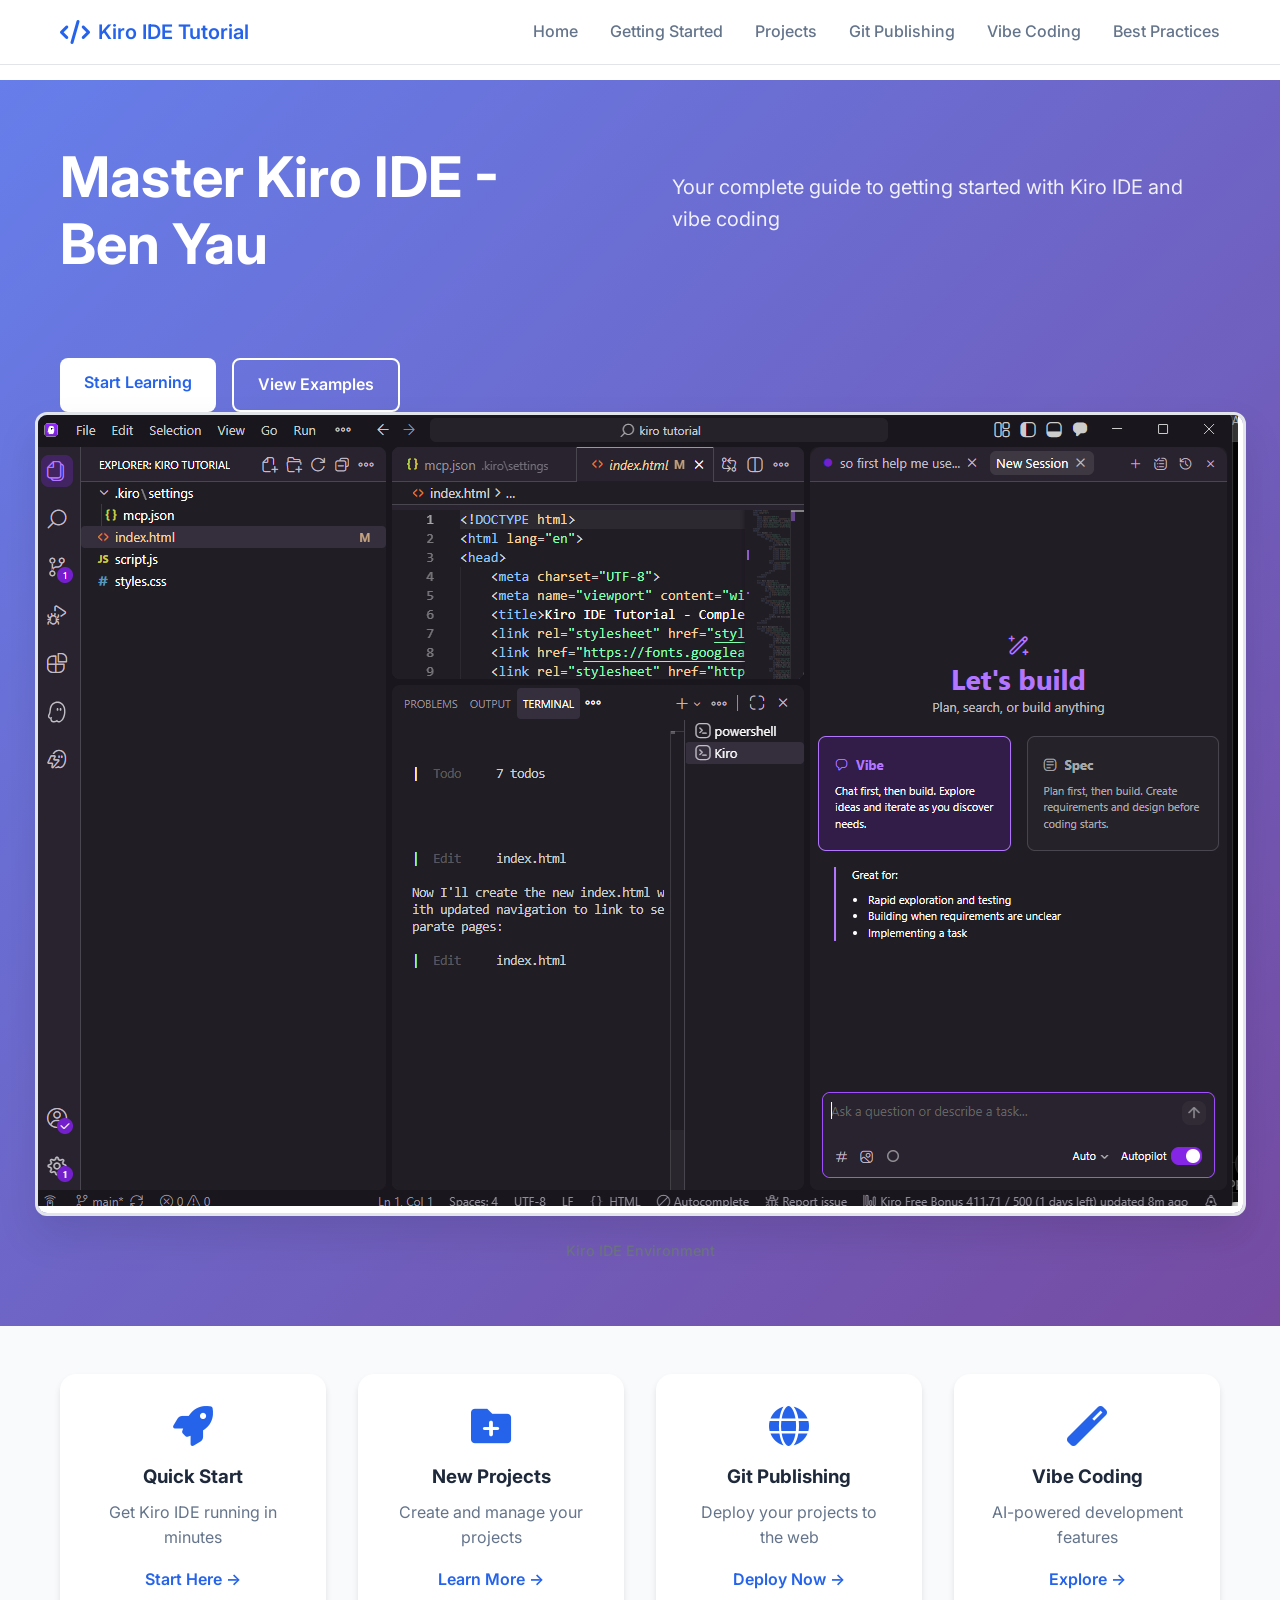
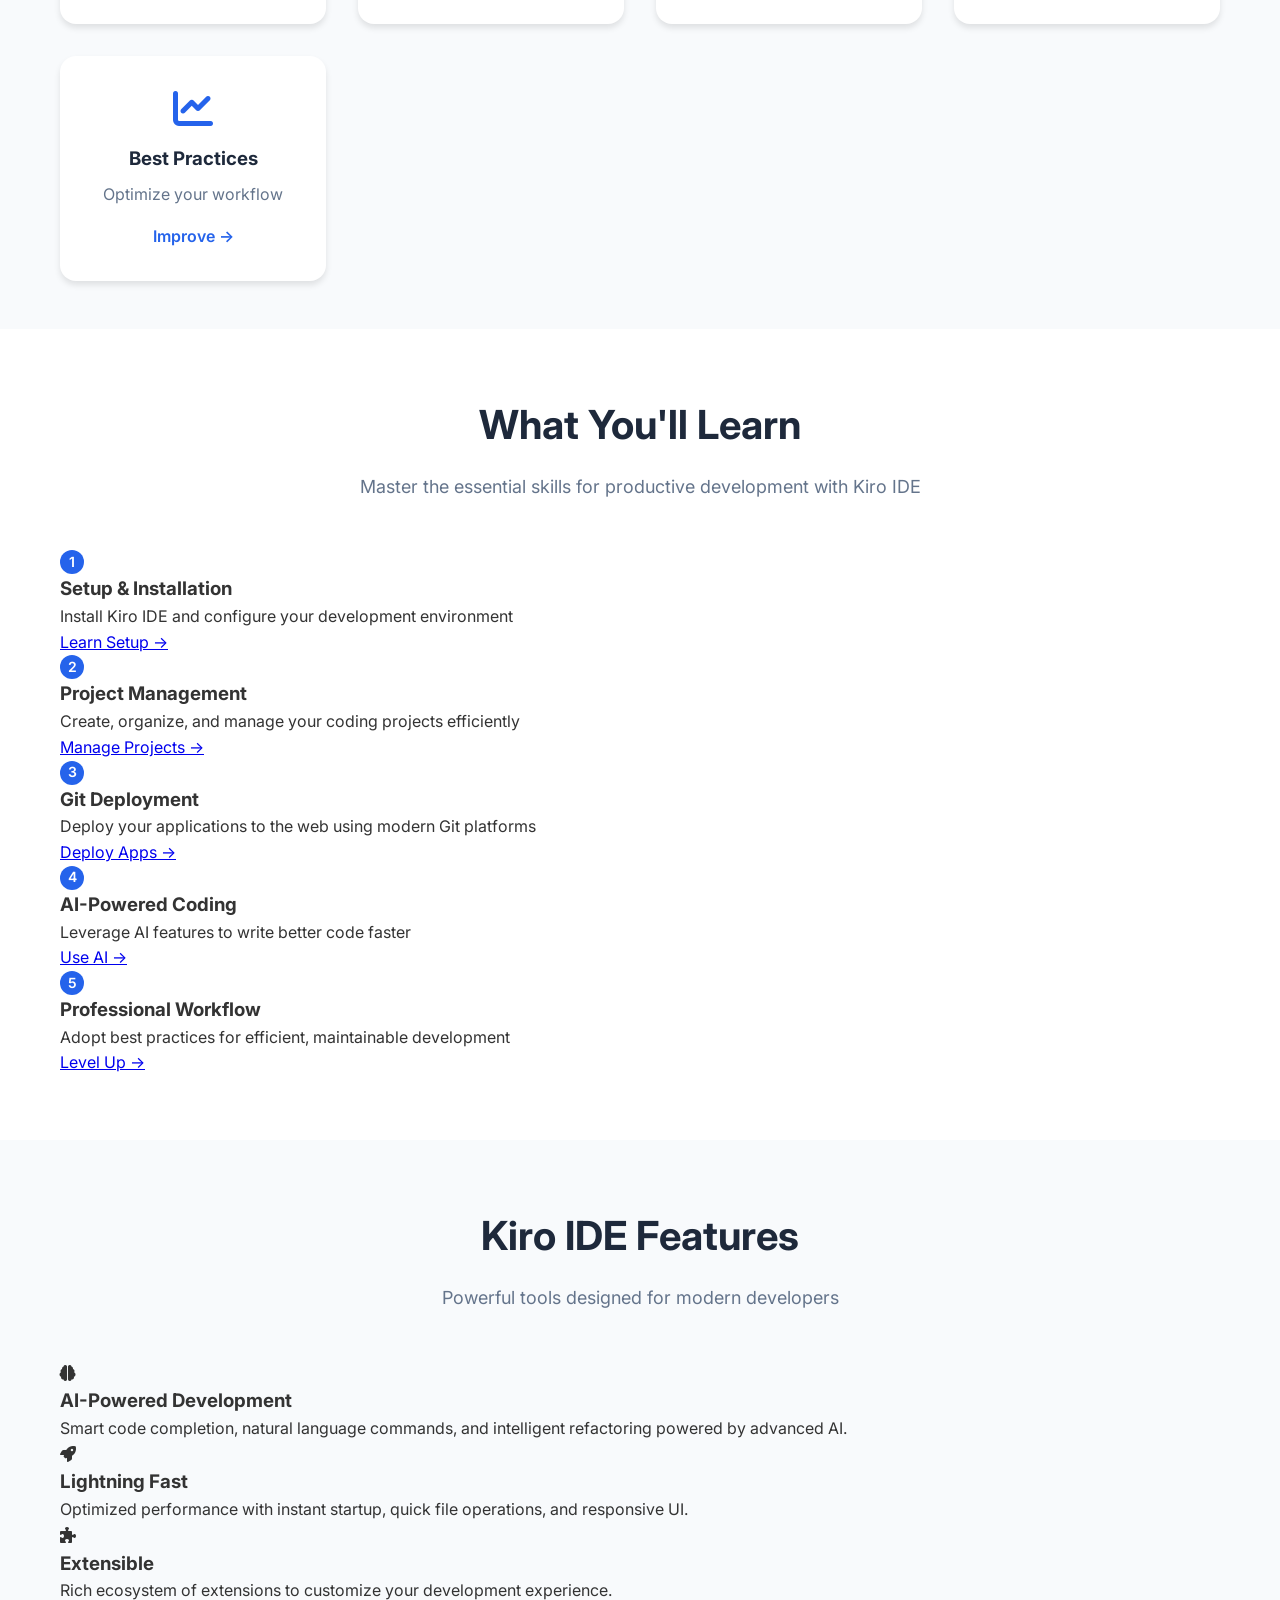
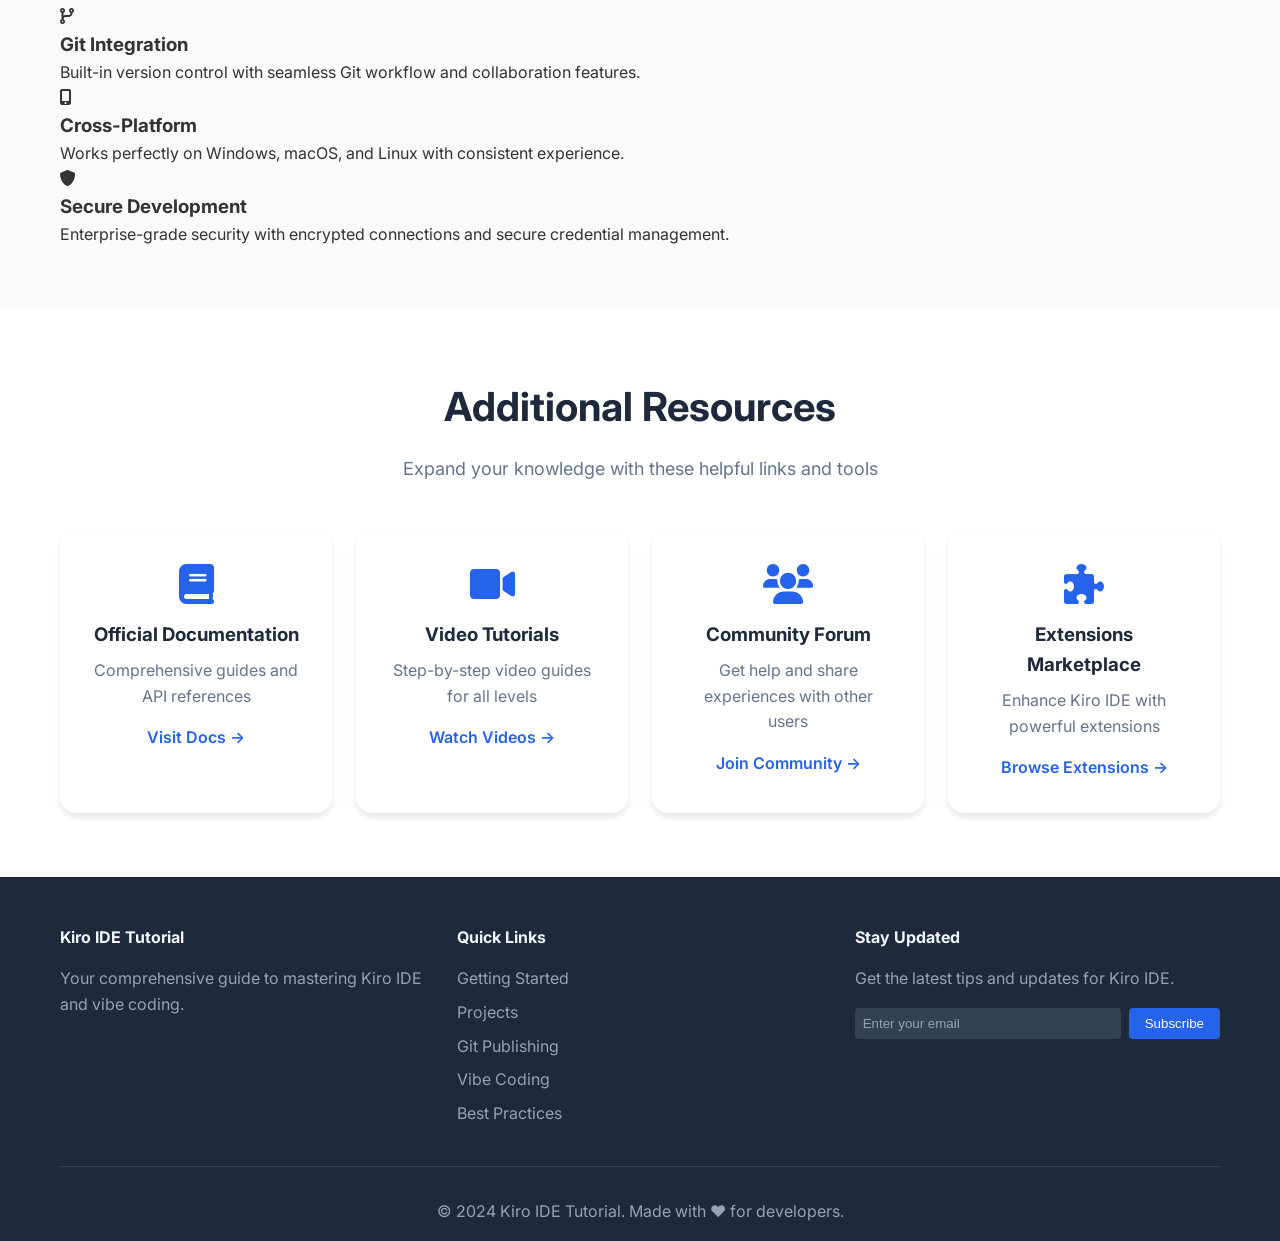
==== commit 994e7378: "Fix broken Watch Overview button - replace with View Examples link to projects page" ====
--- a/index.html
+++ b/index.html
@@ -41,7 +41,7 @@
             <p class="hero-subtitle">Your complete guide to getting started with Kiro IDE and vibe coding</p>
             <div class="hero-buttons">
                 <a href="getting-started.html" class="btn btn-primary">Start Learning</a>
-                <a href="#overview" class="btn btn-secondary">Watch Overview</a>
+                <a href="projects.html" class="btn btn-secondary">View Examples</a>
             </div>
         </div>
         <div class="hero-image">
